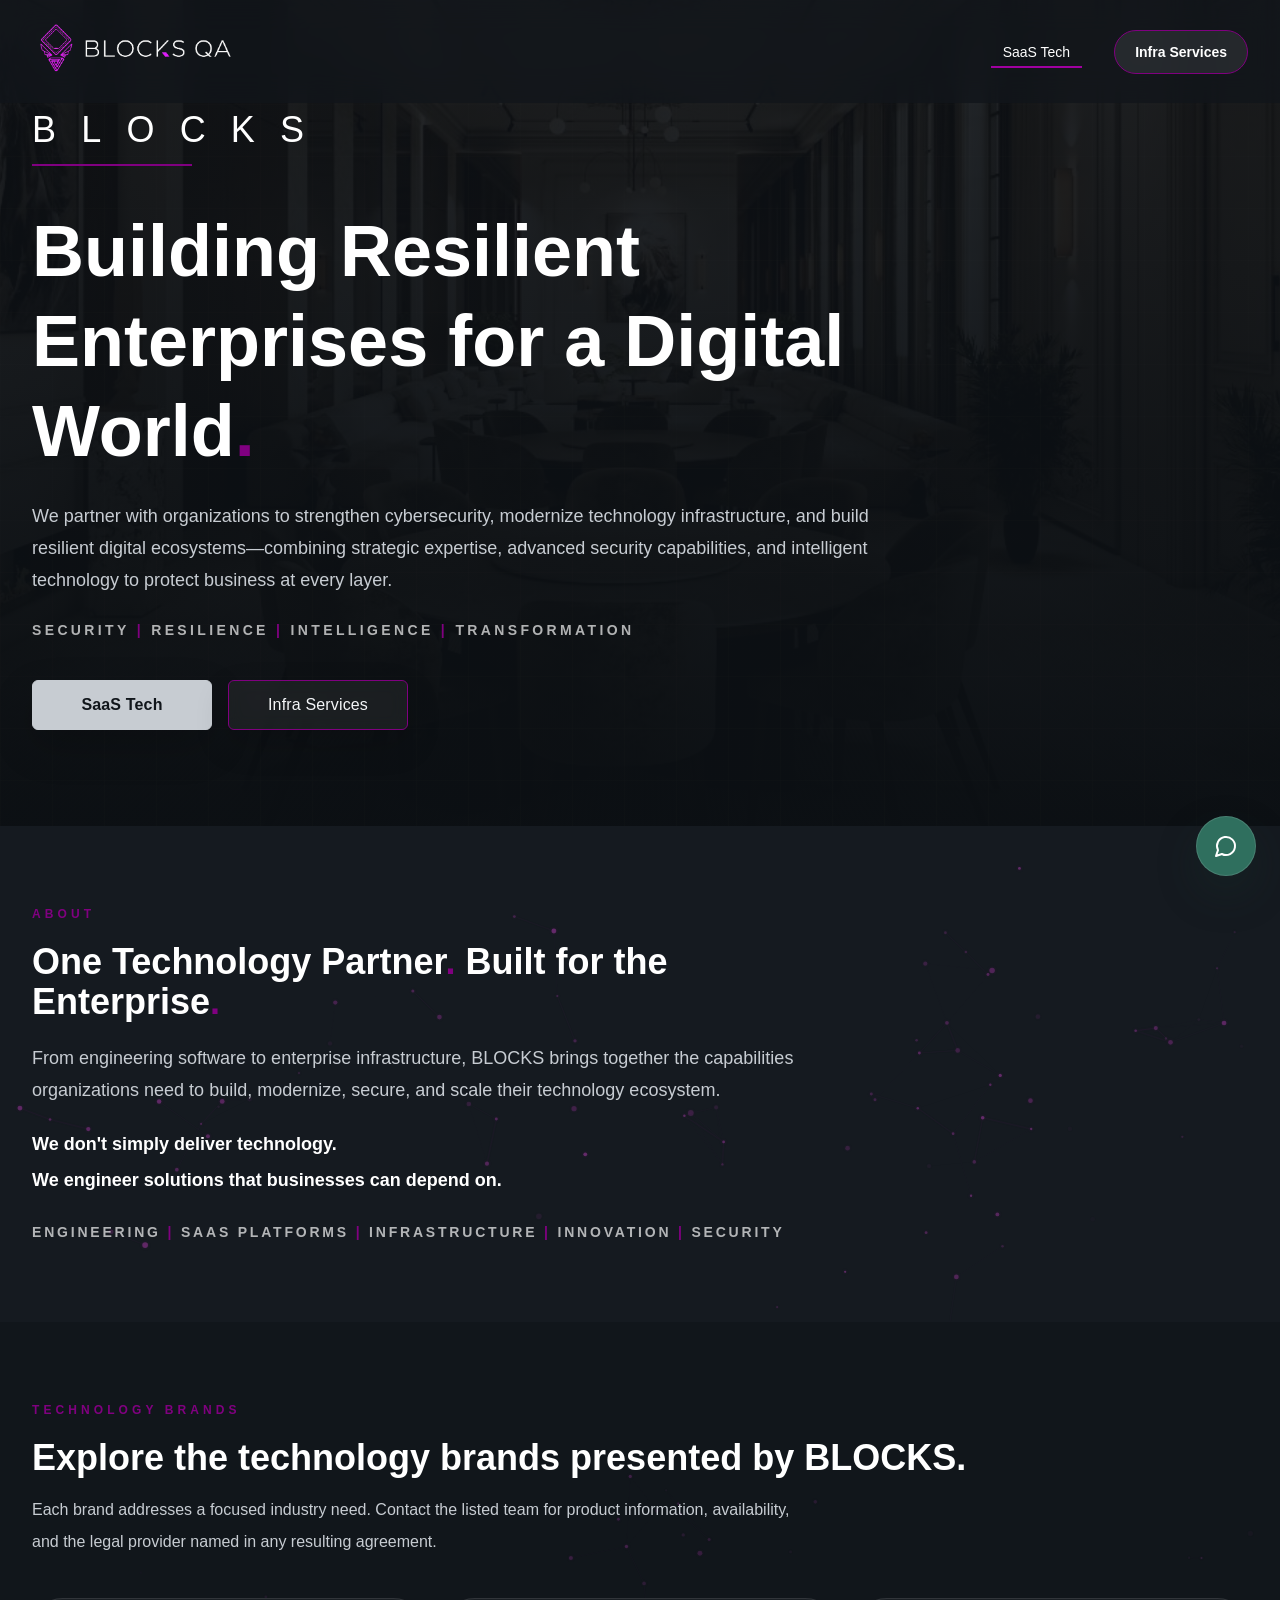
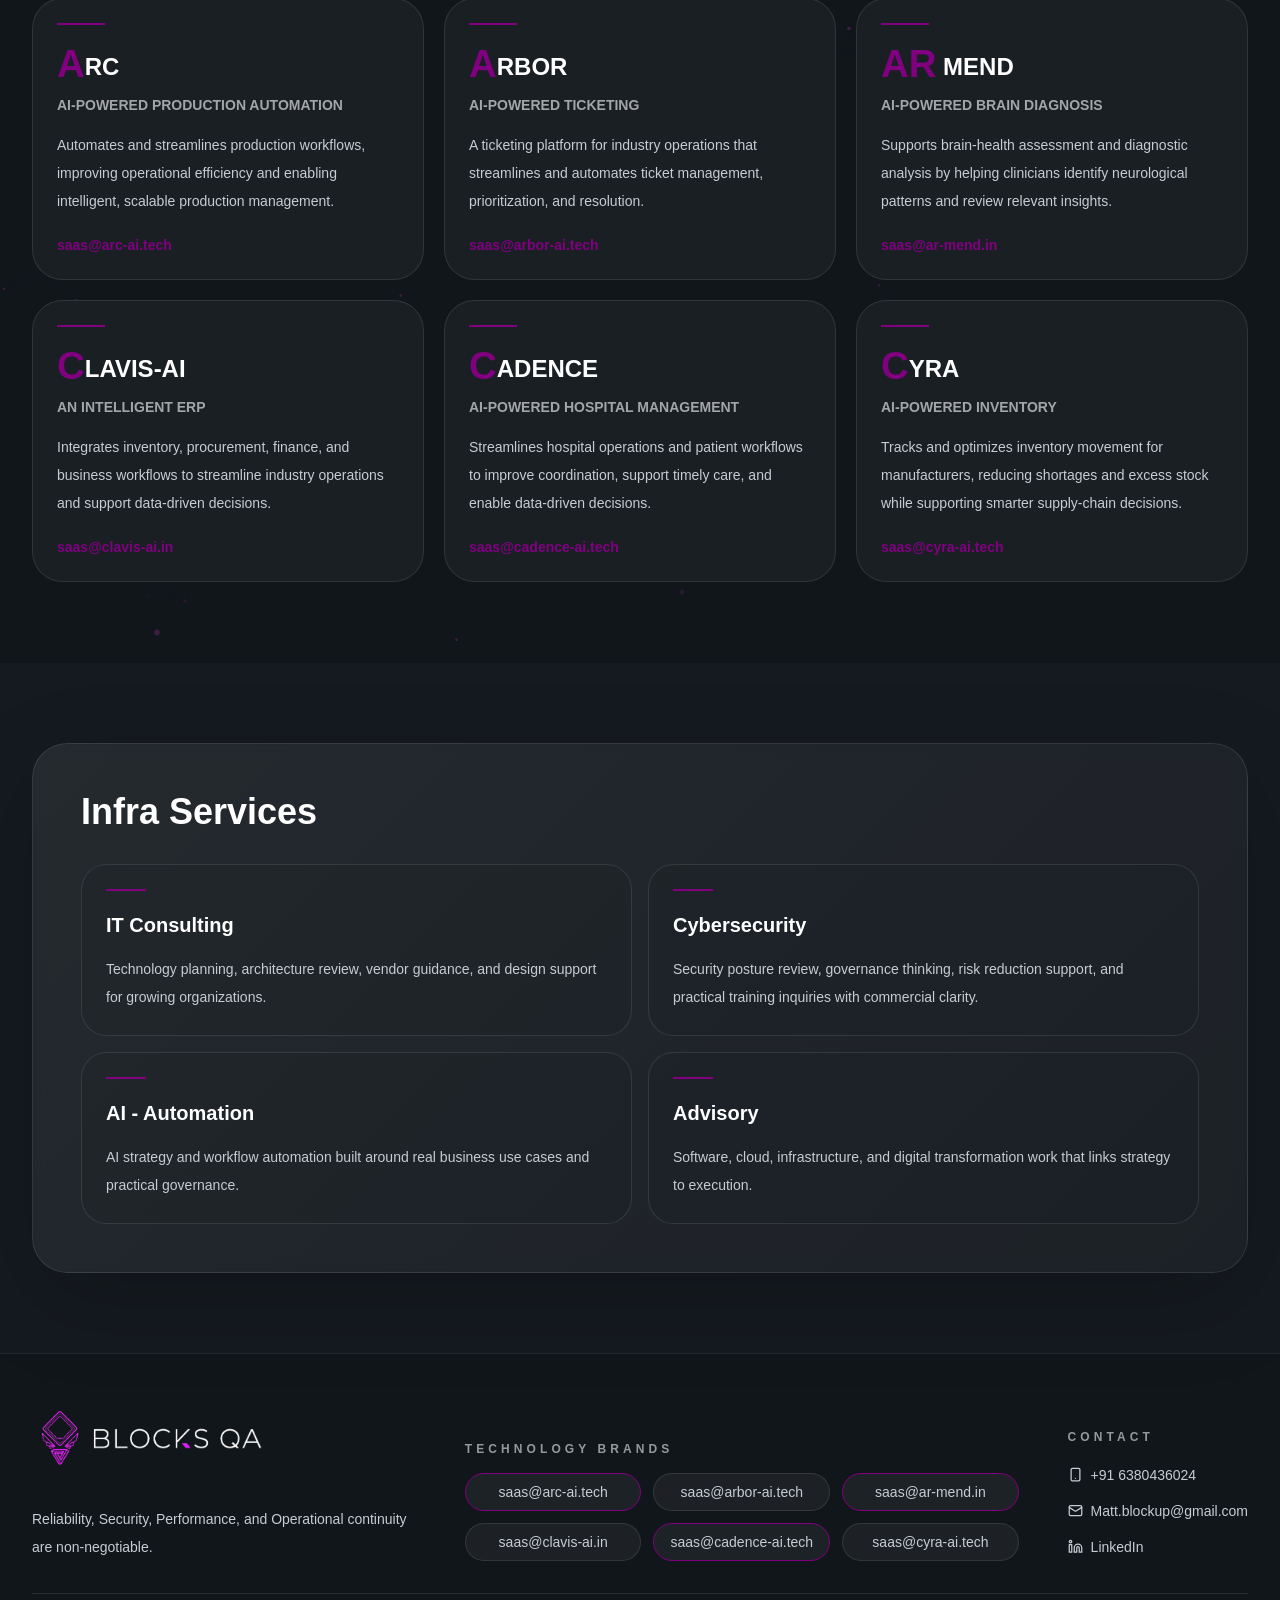
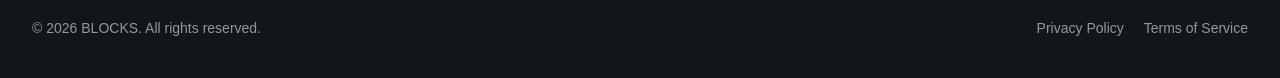
==== index.html @ 1deb8b60 "Use shared social banner for page metadata images" ====
<!DOCTYPE html>
<html lang="en" class="__variable_8b3a0b">
    <head>
        <meta charSet="utf-8"/>
        <meta name="viewport" content="width=device-width, initial-scale=1"/>
        <meta name="description" content="BLOCKS helps enterprises build secure, resilient technology through SaaS platforms and infrastructure security services."/>
        <meta property="og:type" content="website"/>
        <meta property="og:title" content="BLOCKS | Secure, Resilient Enterprise Technology"/>
        <meta property="og:description" content="Enterprise SaaS platforms and infrastructure security services from BLOCKS."/>
        <meta property="og:url" content="https://blocks-qa.in/"/>
        <meta property="og:image" content="https://blocks-qa.in/images/social/og-banner.png"/>
        <meta property="og:site_name" content="BLOCKS"/>
        <meta name="twitter:card" content="summary_large_image"/>
        <meta name="twitter:title" content="BLOCKS | Secure, Resilient Enterprise Technology"/>
        <meta name="twitter:description" content="Enterprise SaaS platforms and infrastructure security services from BLOCKS."/>
        <meta name="twitter:image" content="https://blocks-qa.in/images/social/og-banner.png"/>
        <link rel="canonical" href="https://blocks-qa.in/"/>
        <link rel="icon" type="image/png" href="images/brand/favicon-blocks-qa.png"/>
        <link rel ="stylesheet" href="style.css">
        <title>BLOCKS | Secure, Resilient Enterprise Technology</title>
        <script>document.documentElement.classList.add("js")</script>
    </head>
    <body class="min-w-0">
        <a class="skip-link" href="#main-content">Skip to main content</a>
        <div class="site-loader" role="status" aria-label="Loading BLOCKS">
            <div class="site-loader-mark">
                <span class="site-loader-ring" aria-hidden="true"></span>
                <img src="images/brand/blocks-qa-logo-loader.png" alt="" width="288" height="78" aria-hidden="true">
            </div>
            <span class="site-loader-name">Establishing secure environment</span>
            <span class="site-loader-line" aria-hidden="true"></span>
        </div>
        <!-- Site header and primary navigation -->
        <header class="site-header fixed inset-x-0 top-0 z-50 transition duration-300 bg-[#11161B]/82 backdrop-blur-lg">
            <nav class="mx-auto flex max-w-7xl items-center justify-between gap-6 px-4 py-4 sm:px-6 lg:px-8">
                <a href="./" class="shrink-0" aria-label="BLOCKS home">
                    <span class="brand-lockup">
                        <img src="images/brand/blocks-qa-logo-transparent.png" alt="" width="208" height="64" class="brand-logo brand-logo-header" aria-hidden="true"/>
                    </span>
                </a>
                <div class="hidden min-w-0 flex-1 items-center justify-end gap-8 xl:flex">
                    <ul class="flex items-center gap-2">
                        <li>
                            <a href="#companies" class="nav-route-link px-3 py-2 text-sm font-medium text-white/74 transition-colors hover:text-white" aria-current="page">SaaS Tech</a>
                        </li>
                    </ul>
                    <a href="infra-services.html" class="nav-route-link infra-outline inline-flex min-h-11 items-center justify-center rounded-full border border-white/12 bg-white/8 px-5 py-2.5 text-sm font-semibold text-white transition hover:border-white/24 hover:bg-white/14">Infra Services</a>
                </div>
                <button id="mobile-menu-button" type="button" class="inline-flex items-center justify-center rounded-lg border border-white/10 bg-white/6 p-2 text-white transition hover:bg-white/12 xl:hidden" aria-expanded="false" aria-controls="mobile-menu" aria-label="Open menu">
                    <svg xmlns="http://www.w3.org/2000/svg" width="24" height="24" viewBox="0 0 24 24" fill="none" stroke="currentColor" stroke-width="2" stroke-linecap="round" stroke-linejoin="round" class="lucide lucide-menu h-6 w-6">
                        <line x1="4" x2="20" y1="12" y2="12"></line>
                        <line x1="4" x2="20" y1="6" y2="6"></line>
                        <line x1="4" x2="20" y1="18" y2="18"></line>
                    </svg>
                </button>
            </nav>
        </header>
        <!-- Mobile navigation backdrop -->
        <div id="mobile-menu-overlay" class="mobile-menu-overlay fixed inset-0 z-[55] bg-black/55 xl:hidden" aria-hidden="true"></div>

        <!-- Mobile navigation drawer -->
        <aside id="mobile-menu" class="mobile-menu-panel fixed right-0 top-0 z-[60] h-full w-full max-w-sm overflow-y-auto bg-[#11161B] px-6 pb-8 pt-6 text-white shadow-2xl xl:hidden" aria-hidden="true" aria-label="Mobile navigation">
            <div class="flex items-center justify-between border-b border-white/10 pb-5">
                <a href="./" class="brand-lockup" aria-label="BLOCKS home">
                    <img src="images/brand/blocks-qa-logo-transparent.png" alt="" width="208" height="64" class="brand-logo brand-logo-drawer" aria-hidden="true"/>
                </a>
                <button id="mobile-menu-close" type="button" class="inline-flex items-center justify-center rounded-lg border border-white/10 p-2 text-white transition hover:bg-white/10" aria-label="Close menu">
                    <svg xmlns="http://www.w3.org/2000/svg" width="24" height="24" viewBox="0 0 24 24" fill="none" stroke="currentColor" stroke-width="2" stroke-linecap="round" aria-hidden="true">
                        <path d="M18 6 6 18"></path>
                        <path d="m6 6 12 12"></path>
                    </svg>
                </button>
            </div>
            <div class="mt-8 rounded-2xl border border-white/10 bg-white/5 p-6">
                <p class="text-xs font-semibold uppercase tracking-[0.34em] text-white/60">Navigation</p>
                <nav class="mt-5 grid gap-3" aria-label="Mobile primary navigation">
                    <a href="./" class="rounded-2xl border border-white/10 px-5 py-4 text-base font-semibold text-white transition hover:border-white/18 hover:bg-white/10">Home</a>
                    <a href="#companies" class="nav-route-link rounded-2xl border border-white/10 px-5 py-4 text-base font-semibold text-white transition hover:border-white/18 hover:bg-white/10" aria-current="page">SaaS Tech</a>
                    <a href="infra-services.html" class="nav-route-link infra-outline rounded-2xl border border-white/10 px-5 py-4 text-base font-semibold text-white transition hover:border-white/18 hover:bg-white/10">Infra Services</a>
                </nav>
            </div>
            <div class="mt-6 rounded-2xl border border-white/10 bg-white/5 p-6">
                <p class="text-xs font-semibold uppercase tracking-[0.34em] text-white/60">Technology Brands</p>
                <div class="mt-5 grid gap-3">
                    <a href="#companies" class="rounded-2xl border border-white/10 px-5 py-4 font-semibold text-white transition hover:border-white/18 hover:bg-white/10">ARC</a>
                    <a href="#companies" class="rounded-2xl border border-white/10 px-5 py-4 font-semibold text-white transition hover:border-white/18 hover:bg-white/10">ARBOR</a>
                    <a href="#companies" class="rounded-2xl border border-white/10 px-5 py-4 font-semibold text-white transition hover:border-white/18 hover:bg-white/10">AR Mend</a>
                    <a href="#companies" class="rounded-2xl border border-white/10 px-5 py-4 font-semibold text-white transition hover:border-white/18 hover:bg-white/10">Clavis AI</a>
                    <a href="#companies" class="rounded-2xl border border-white/10 px-5 py-4 font-semibold text-white transition hover:border-white/18 hover:bg-white/10">Cadence</a>
                    <a href="#companies" class="rounded-2xl border border-white/10 px-5 py-4 font-semibold text-white transition hover:border-white/18 hover:bg-white/10">Cyra</a>
                </div>
            </div>
        </aside>

        <!-- Main page content -->
        <main id="main-content" class="min-h-screen">
            <!-- Hero section -->
            <section class="site-hero relative overflow-hidden bg-[#11161B] pb-20 pt-24 sm:pb-24">
                <img alt="Premium architectural interior representing BLOCKS" fetchPriority="high" decoding="async" data-nimg="fill" class="hero-background object-cover opacity-28" style="position:absolute;height:100%;width:100%;left:0;top:0;right:0;bottom:0;color:transparent" src="./images/hero/hero-01.jpg"/>
                <div class="absolute inset-0 bg-[linear-gradient(180deg,rgba(11,15,19,0.62),rgba(11,15,19,0.84)_55%,rgba(11,15,19,0.98))]"></div>
                <div class="absolute inset-0 opacity-[0.08]" style="background-image:linear-gradient(rgba(255,255,255,0.1) 1px, transparent 1px), linear-gradient(90deg, rgba(255,255,255,0.1) 1px, transparent 1px);background-size:52px 52px" aria-hidden="true"></div>
                <div class="mx-auto max-w-7xl px-4 sm:px-6 lg:px-8 relative z-10">
                    <div class="max-w-5xl">
                        <div class="flex flex-col gap-5">
                            <div>
                                <div class="hero-brand-word font-heading font-light uppercase leading-none text-3xl sm:text-4xl lg:text-5xl tracking-[0.7em] text-white">BLOCKS</div>
                                <div class="hero-brand-line accent-purple-bg mt-4 h-0.5" aria-hidden="true"></div>
                            </div>
                        </div>
                        <h1 class="font-heading mt-10 max-w-4xl text-4xl font-semibold leading-tight text-white sm:text-5xl lg:text-7xl">Building Resilient Enterprises for a Digital World<span class="accent-purple">.</span></h1>
                        <p class="mt-6 max-w-4xl text-base leading-8 text-[#E8E6E1] sm:text-lg">We partner with organizations to strengthen cybersecurity, modernize technology infrastructure, and build resilient digital ecosystems—combining strategic expertise, advanced security capabilities, and intelligent technology to protect business at every layer.</p>
                        <p class="mt-6 text-xs font-semibold uppercase tracking-[0.24em] text-white/68 sm:text-sm">Security <span class="accent-purple" aria-hidden="true">|</span> Resilience <span class="accent-purple" aria-hidden="true">|</span> Intelligence <span class="accent-purple" aria-hidden="true">|</span> Transformation</p>
                        <div class="mt-10 flex flex-col gap-4 sm:flex-row">
                            <a class="inline-flex min-h-11 cursor-pointer items-center justify-center gap-2 whitespace-normal text-center tracking-[0.01em] transition-[background-color,border-color,color,box-shadow,transform] duration-200 focus-visible:outline-none focus-visible:ring-2 focus-visible:ring-gold focus-visible:ring-offset-2 focus-visible:ring-offset-warm-white border border-[#D1BE98] bg-[#D1BE98] text-[#11161B] font-semibold shadow-[0_16px_40px_rgba(0,0,0,0.18)] hover:border-[#C3AE84] hover:bg-[#C3AE84] active:border-[#B59F74] active:bg-[#B59F74] rounded-md px-8 py-3 text-base min-w-[180px]" href="./#companies">SaaS Tech</a>
                            <a class="infra-outline inline-flex min-h-11 cursor-pointer items-center justify-center gap-2 whitespace-normal text-center tracking-[0.01em] transition-[background-color,border-color,color,box-shadow,transform] duration-200 focus-visible:outline-none focus-visible:ring-2 focus-visible:ring-gold focus-visible:ring-offset-2 focus-visible:ring-offset-warm-white border border-white/18 bg-white/6 text-warm-white shadow-[0_14px_34px_rgba(0,0,0,0.16)] backdrop-blur-sm hover:border-white/36 hover:bg-white/12 active:bg-white/16 rounded-md px-8 py-3 text-base min-w-[180px]" href="infra-services.html">Infra Services</a>
                        </div>
                    </div>
                </div>
            </section>

            <!-- About section -->
            <section class="constellation-section bg-[#151A20] py-16 md:py-20">
                <div class="constellation-bg" aria-hidden="true">
                    <canvas class="constellation-canvas" data-constellation="about"></canvas>
                </div>
                <div class="relative z-10 mx-auto max-w-7xl px-4 sm:px-6 lg:px-8">
                    <div class="max-w-3xl">
                        <p class="accent-purple text-xs font-semibold uppercase tracking-[0.34em]">About</p>
                        <h2 class="font-heading mt-5 text-3xl font-semibold text-white sm:text-4xl">One Technology Partner<span class="accent-purple">.</span> Built for the Enterprise<span class="accent-purple">.</span></h2>
                        <p class="mt-5 text-base leading-8 text-[#E8E6E1] sm:text-lg">From engineering software to enterprise infrastructure, BLOCKS brings together the capabilities organizations need to build, modernize, secure, and scale their technology ecosystem.</p>
                        <p class="mt-6 text-lg font-semibold text-white sm:text-xl">We don't simply deliver technology.</p>
                        <p class="mt-2 text-lg font-semibold text-white sm:text-xl">We engineer solutions that businesses can depend on.</p>
                        <p class="mt-7 text-xs font-semibold uppercase tracking-[0.2em] text-white/68 sm:text-sm">Engineering <span class="accent-purple" aria-hidden="true">|</span> SaaS Platforms <span class="accent-purple" aria-hidden="true">|</span> Infrastructure <span class="accent-purple" aria-hidden="true">|</span> Innovation <span class="accent-purple" aria-hidden="true">|</span> Security</p>
                    </div>
                </div>
            </section>

            <!-- Companies section -->
            <section id="companies" class="constellation-section bg-[#11161B] py-16 md:py-20">
                <div class="constellation-bg" aria-hidden="true">
                    <canvas class="constellation-canvas" data-constellation="companies"></canvas>
                </div>
                <div class="relative z-10 mx-auto max-w-7xl px-4 sm:px-6 lg:px-8">
                    <div>
                        <p class="accent-purple text-xs font-semibold uppercase tracking-[0.34em]">Technology Brands</p>
                        <h2 class="font-heading mt-5 text-3xl font-semibold text-white sm:text-4xl">Explore the technology brands presented by BLOCKS.</h2>
                        <p class="mt-4 max-w-3xl text-base leading-8 text-[#E8E6E1]">Each brand addresses a focused industry need. Contact the listed team for product information, availability, and the legal provider named in any resulting agreement.</p>
                    </div>
                    <div class="mt-10 grid gap-5 md:grid-cols-2 lg:grid-cols-3">
                        <div class="company-card rounded-[1.9rem] border border-white/10 bg-white/[0.04] p-6 text-white">
                            <div class="accent-purple-bg h-0.5 w-12" aria-hidden="true"></div>
                            <h3 class="mt-6 text-2xl font-semibold text-white"><span class="accent-purple">A</span>RC</h3>
                            <p class="mt-3 text-sm font-semibold uppercase tracking-[0.16em] text-white/60">AI-Powered Production Automation</p>
                            <p class="mt-4 text-sm leading-7 text-[#E8E6E1]">Automates and streamlines production workflows, improving operational efficiency and enabling intelligent, scalable production management.</p>
                            <a href="mailto:saas@arc-ai.tech?subject=ARC%20product%20inquiry" class="company-email mt-5 inline-block text-sm font-semibold transition">saas@arc-ai.tech</a>
                        </div>
                        <div class="company-card rounded-[1.9rem] border border-white/10 bg-white/[0.04] p-6 text-white">
                            <div class="accent-purple-bg h-0.5 w-12" aria-hidden="true"></div>
                            <h3 class="mt-6 text-2xl font-semibold text-white"><span class="accent-purple">A</span>RBOR</h3>
                            <p class="mt-3 text-sm font-semibold uppercase tracking-[0.16em] text-white/60">AI-Powered Ticketing</p>
                            <p class="mt-4 text-sm leading-7 text-[#E8E6E1]">A ticketing platform for industry operations that streamlines and automates ticket management, prioritization, and resolution.</p>
                            <a href="mailto:saas@arbor-ai.tech?subject=ARBOR%20product%20inquiry" class="company-email mt-5 inline-block text-sm font-semibold transition">saas@arbor-ai.tech</a>
                        </div>
                        <div class="company-card rounded-[1.9rem] border border-white/10 bg-white/[0.04] p-6 text-white">
                            <div class="accent-purple-bg h-0.5 w-12" aria-hidden="true"></div>
                            <h3 class="mt-6 text-2xl font-semibold text-white"><span class="accent-purple">AR</span> MEND</h3>
                            <p class="mt-3 text-sm font-semibold uppercase tracking-[0.16em] text-white/60">AI-Powered Brain Diagnosis</p>
                            <p class="mt-4 text-sm leading-7 text-[#E8E6E1]">Supports brain-health assessment and diagnostic analysis by helping clinicians identify neurological patterns and review relevant insights.</p>
                            <a href="mailto:saas@ar-mend.in?subject=AR%20Mend%20product%20inquiry" class="company-email mt-5 inline-block text-sm font-semibold transition">saas@ar-mend.in</a>
                        </div>
                        <div class="company-card rounded-[1.9rem] border border-white/10 bg-white/[0.04] p-6 text-white">
                            <div class="accent-purple-bg h-0.5 w-12" aria-hidden="true"></div>
                            <h3 class="mt-6 text-2xl font-semibold text-white"><span class="accent-purple">C</span>LAVIS-AI</h3>
                            <p class="mt-3 text-sm font-semibold uppercase tracking-[0.16em] text-white/60">An Intelligent ERP</p>
                            <p class="mt-4 text-sm leading-7 text-[#E8E6E1]">Integrates inventory, procurement, finance, and business workflows to streamline industry operations and support data-driven decisions.</p>
                            <a href="mailto:saas@clavis-ai.in?subject=Clavis%20AI%20product%20inquiry" class="company-email mt-5 inline-block text-sm font-semibold transition">saas@clavis-ai.in</a>
                        </div>
                        <div class="company-card rounded-[1.9rem] border border-white/10 bg-white/[0.04] p-6 text-white">
                            <div class="accent-purple-bg h-0.5 w-12" aria-hidden="true"></div>
                            <h3 class="mt-6 text-2xl font-semibold text-white"><span class="accent-purple">C</span>ADENCE</h3>
                            <p class="mt-3 text-sm font-semibold uppercase tracking-[0.16em] text-white/60">AI-Powered Hospital Management</p>
                            <p class="mt-4 text-sm leading-7 text-[#E8E6E1]">Streamlines hospital operations and patient workflows to improve coordination, support timely care, and enable data-driven decisions.</p>
                            <a href="mailto:saas@cadence-ai.tech?subject=Cadence%20product%20inquiry" class="company-email mt-5 inline-block text-sm font-semibold transition">saas@cadence-ai.tech</a>
                        </div>
                        <div class="company-card rounded-[1.9rem] border border-white/10 bg-white/[0.04] p-6 text-white">
                            <div class="accent-purple-bg h-0.5 w-12" aria-hidden="true"></div>
                            <h3 class="mt-6 text-2xl font-semibold text-white"><span class="accent-purple">C</span>YRA</h3>
                            <p class="mt-3 text-sm font-semibold uppercase tracking-[0.16em] text-white/60">AI-Powered Inventory</p>
                            <p class="mt-4 text-sm leading-7 text-[#E8E6E1]">Tracks and optimizes inventory movement for manufacturers, reducing shortages and excess stock while supporting smarter supply-chain decisions.</p>
                            <a href="mailto:saas@cyra-ai.tech?subject=Cyra%20product%20inquiry" class="company-email mt-5 inline-block text-sm font-semibold transition">saas@cyra-ai.tech</a>
                        </div>
                    </div>
                </div>
            </section>

            <!-- Infra Services preview -->
            <section id="infra-services" class="bg-[#151A20] py-16 md:py-20">
                <a href="infra-services.html" class="infra-section-link block" aria-label="Open the Infra Services page">
                    <div class="mx-auto max-w-7xl px-4 sm:px-6 lg:px-8">
                    <div class="overflow-hidden rounded-[2.2rem] border border-white/10 bg-[linear-gradient(135deg,rgba(255,255,255,0.07),rgba(255,255,255,0.03))] p-8 text-white shadow-[0_28px_90px_rgba(0,0,0,0.18)] backdrop-blur-sm sm:p-10 lg:p-12">
                        <h2 class="font-heading text-3xl font-semibold text-white sm:text-4xl">Infra Services</h2>
                        <div class="mt-8 grid gap-4 sm:grid-cols-2">
                            <article class="contact-service-card rounded-[1.6rem] border border-white/10 bg-black/18 p-6">
                                <div class="accent-purple-bg h-0.5 w-10" aria-hidden="true"></div>
                                <h3 class="mt-5 text-xl font-semibold text-white">IT Consulting</h3>
                                <p class="mt-4 text-sm leading-7 text-[#E8E6E1]">Technology planning, architecture review, vendor guidance, and design support for growing organizations.</p>
                            </article>
                            <article class="contact-service-card rounded-[1.6rem] border border-white/10 bg-black/18 p-6">
                                <div class="accent-purple-bg h-0.5 w-10" aria-hidden="true"></div>
                                <h3 class="mt-5 text-xl font-semibold text-white">Cybersecurity</h3>
                                <p class="mt-4 text-sm leading-7 text-[#E8E6E1]">Security posture review, governance thinking, risk reduction support, and practical training inquiries with commercial clarity.</p>
                            </article>
                            <article class="contact-service-card rounded-[1.6rem] border border-white/10 bg-black/18 p-6">
                                <div class="accent-purple-bg h-0.5 w-10" aria-hidden="true"></div>
                                <h3 class="mt-5 text-xl font-semibold text-white">AI - Automation</h3>
                                <p class="mt-4 text-sm leading-7 text-[#E8E6E1]">AI strategy and workflow automation built around real business use cases and practical governance.</p>
                            </article>
                            <article class="contact-service-card rounded-[1.6rem] border border-white/10 bg-black/18 p-6">
                                <div class="accent-purple-bg h-0.5 w-10" aria-hidden="true"></div>
                                <h3 class="mt-5 text-xl font-semibold text-white">Advisory</h3>
                                <p class="mt-4 text-sm leading-7 text-[#E8E6E1]">Software, cloud, infrastructure, and digital transformation work that links strategy to execution.</p>
                            </article>
                        </div>
                    </div>
                    </div>
                </a>
            </section>
        </main>

        <!-- Site footer -->
        <footer class="border-t border-white/8 bg-[#11161B] text-white">
            <div class="mx-auto max-w-7xl px-4 py-10 sm:px-6 lg:px-8">
                <div class="flex flex-col gap-8 lg:flex-row lg:items-end lg:justify-between">
                    <div class="max-w-sm">
                        <a href="./" class="brand-lockup" aria-label="BLOCKS home">
                            <img src="images/brand/blocks-qa-logo-transparent.png" alt="" width="240" height="88" class="brand-logo brand-logo-footer" aria-hidden="true"/>
                        </a>
                        <p class="mt-4 text-sm leading-7 text-[#E8E6E1]">Reliability, Security, Performance, and Operational continuity are non-negotiable.</p>
                    </div>
                    <div>
                        <p class="text-xs font-semibold uppercase tracking-[0.34em] text-white/56">Technology Brands</p>
                        <div class="footer-brand-grid mt-4 grid gap-3">
                            <a href="mailto:saas@arc-ai.tech" class="footer-email-purple rounded-full border border-white/10 bg-white/5 px-4 py-2 text-sm text-[#E8E6E1] transition hover:border-white/18 hover:bg-white/10 hover:text-white">saas@arc-ai.tech</a>
                            <a href="mailto:saas@arbor-ai.tech" class="rounded-full border border-white/10 bg-white/5 px-4 py-2 text-sm text-[#E8E6E1] transition hover:border-white/18 hover:bg-white/10 hover:text-white">saas@arbor-ai.tech</a>
                            <a href="mailto:saas@ar-mend.in" class="footer-email-purple rounded-full border border-white/10 bg-white/5 px-4 py-2 text-sm text-[#E8E6E1] transition hover:border-white/18 hover:bg-white/10 hover:text-white">saas@ar-mend.in</a>
                            <a href="mailto:saas@clavis-ai.in" class="rounded-full border border-white/10 bg-white/5 px-4 py-2 text-sm text-[#E8E6E1] transition hover:border-white/18 hover:bg-white/10 hover:text-white">saas@clavis-ai.in</a>
                            <a href="mailto:saas@cadence-ai.tech" class="footer-email-purple rounded-full border border-white/10 bg-white/5 px-4 py-2 text-sm text-[#E8E6E1] transition hover:border-white/18 hover:bg-white/10 hover:text-white">saas@cadence-ai.tech</a>
                            <a href="mailto:saas@cyra-ai.tech" class="rounded-full border border-white/10 bg-white/5 px-4 py-2 text-sm text-[#E8E6E1] transition hover:border-white/18 hover:bg-white/10 hover:text-white">saas@cyra-ai.tech</a>
                        </div>
                    </div>
                    <div>
                        <p class="text-xs font-semibold uppercase tracking-[0.34em] text-white/56">Contact</p>
                        <div class="mt-4 space-y-2 text-sm leading-7 text-[#E8E6E1]">
                            <p class="flex items-center gap-2">
                                <svg xmlns="http://www.w3.org/2000/svg" width="15" height="15" viewBox="0 0 24 24" fill="none" stroke="currentColor" stroke-width="2" stroke-linecap="round" stroke-linejoin="round" aria-hidden="true"><rect width="14" height="20" x="5" y="2" rx="2" ry="2"></rect><path d="M12 18h.01"></path></svg>
                                <a href="tel:+916380436024" class="transition hover:text-white">+91 6380436024</a>
                            </p>
                            <p class="flex items-center gap-2">
                                <svg xmlns="http://www.w3.org/2000/svg" width="15" height="15" viewBox="0 0 24 24" fill="none" stroke="currentColor" stroke-width="2" stroke-linecap="round" stroke-linejoin="round" aria-hidden="true"><rect width="20" height="16" x="2" y="4" rx="2"></rect><path d="m22 7-8.97 5.7a1.94 1.94 0 0 1-2.06 0L2 7"></path></svg>
                                <a href="mailto:Matt.blockup@gmail.com" class="transition hover:text-white">
                                    Matt.blockup@gmail.com
                                </a>
                            </p>
                            <p class="flex items-center gap-2">
                                <svg xmlns="http://www.w3.org/2000/svg" width="15" height="15" viewBox="0 0 24 24" fill="none" stroke="currentColor" stroke-width="2" stroke-linecap="round" stroke-linejoin="round" aria-hidden="true"><path d="M16 8a6 6 0 0 1 6 6v7h-4v-7a2 2 0 0 0-4 0v7h-4v-7a6 6 0 0 1 6-6z"></path><rect width="4" height="12" x="2" y="9"></rect><circle cx="4" cy="4" r="2"></circle></svg>
                                <a href="https://www.linkedin.com/company/96339757/" target="_blank" rel="noopener noreferrer" class="transition hover:text-white">LinkedIn</a>
                            </p>
                        </div>
                    </div>
                </div>
                <div class="mt-8 flex flex-col gap-3 border-t border-white/10 pt-6 text-sm text-white/55 sm:flex-row sm:items-center sm:justify-between">
                    <p>© 
                    <!-- -->
                    2026
                    <!-- -->
                    BLOCKS. All rights reserved.</p>
                    <div class="flex gap-5">
                        <a href="privacy-policy.html" class="transition hover:text-white">Privacy Policy</a>
                        <a href="terms-of-service.html" class="transition hover:text-white">Terms of Service</a>
                    </div>
                </div>
            </div>
        </footer>

        <!-- Floating WhatsApp action -->
        <a href="https://wa.me/916380436024" class="floating-whatsapp animate-whatsapp-pulse" target="_blank" rel="noopener noreferrer" aria-label="Contact us on WhatsApp">
            <svg xmlns="http://www.w3.org/2000/svg" width="24" height="24" viewBox="0 0 24 24" fill="none" stroke="currentColor" stroke-width="2" stroke-linecap="round" stroke-linejoin="round" aria-hidden="true">
                <path d="M7.9 20A9 9 0 1 0 4 16.1L2 22Z"></path>
            </svg>
        </a>

        <!-- Mobile menu interaction -->
        <script>
            const mobileMenuButton = document.getElementById("mobile-menu-button");
            const mobileMenuClose = document.getElementById("mobile-menu-close");
            const mobileMenu = document.getElementById("mobile-menu");
            const mobileMenuOverlay = document.getElementById("mobile-menu-overlay");

            function setMobileMenu(open) {
                mobileMenu.classList.toggle("is-open", open);
                mobileMenuOverlay.classList.toggle("is-open", open);
                document.body.classList.toggle("menu-open", open);
                mobileMenuButton.setAttribute("aria-expanded", String(open));
                mobileMenuButton.setAttribute("aria-label", open ? "Close menu" : "Open menu");
                mobileMenu.setAttribute("aria-hidden", String(!open));

                if (open) {
                    mobileMenuClose.focus();
                } else if (document.activeElement === mobileMenuClose) {
                    mobileMenuButton.focus();
                }
            }

            mobileMenuButton.addEventListener("click", () => {
                setMobileMenu(mobileMenuButton.getAttribute("aria-expanded") !== "true");
            });
            mobileMenuClose.addEventListener("click", () => setMobileMenu(false));
            mobileMenuOverlay.addEventListener("click", () => setMobileMenu(false));
            mobileMenu.querySelectorAll("a").forEach((link) => {
                link.addEventListener("click", () => setMobileMenu(false));
            });
            document.addEventListener("keydown", (event) => {
                if (event.key === "Escape" && mobileMenuButton.getAttribute("aria-expanded") === "true") {
                    setMobileMenu(false);
                }
            });
            window.addEventListener("resize", () => {
                if (window.innerWidth >= 1280) setMobileMenu(false);
            });
        </script>
        <script>
            class ConstellationNetwork {
                constructor(canvas) {
                    this.canvas = canvas;
                    this.section = canvas.closest(".constellation-section");
                    this.context = canvas.getContext("2d", { alpha: true });
                    this.variant = canvas.dataset.constellation;
                    this.clusters = [];
                    this.pointer = { x: 0, y: 0, active: false };
                    this.visible = true;
                    this.frame = 0;
                    this.finePointer = matchMedia("(pointer:fine)").matches;
                    this.reducedMotion = matchMedia("(prefers-reduced-motion:reduce)").matches;

                    this.resizeObserver = new ResizeObserver(() => this.resize());
                    this.resizeObserver.observe(this.section);

                    this.intersectionObserver = new IntersectionObserver(([entry]) => {
                        this.visible = entry.isIntersecting;
                        if (this.visible && !this.frame) this.animate(performance.now());
                    }, { rootMargin: "100px" });
                    this.intersectionObserver.observe(this.section);

                    if (this.finePointer && !this.reducedMotion) {
                        this.section.addEventListener("pointermove", (event) => this.updatePointer(event), { passive: true });
                        this.section.addEventListener("pointerleave", () => { this.pointer.active = false; }, { passive: true });
                    }

                    this.resize();
                }

                resize() {
                    const bounds = this.section.getBoundingClientRect();
                    this.width = Math.max(1, bounds.width);
                    this.height = Math.max(1, bounds.height);
                    this.dpr = Math.min(window.devicePixelRatio || 1, 2);
                    this.canvas.width = Math.round(this.width * this.dpr);
                    this.canvas.height = Math.round(this.height * this.dpr);
                    this.canvas.style.width = `${this.width}px`;
                    this.canvas.style.height = `${this.height}px`;
                    this.context.setTransform(this.dpr, 0, 0, this.dpr, 0, 0);
                    this.buildClusters();
                    this.draw(performance.now());
                }

                buildClusters() {
                    const mobile = this.width < 640;
                    const clusterCount = this.variant === "companies" ? (mobile ? 12 : 28) : (mobile ? 7 : 16);
                    const now = performance.now();
                    this.clusters = Array.from({ length: clusterCount }, (_, clusterIndex) => {
                        const centerX = (.03 + Math.random() * .94) * this.width;
                        const centerY = (.08 + Math.random() * .84) * this.height;
                        const radius = mobile ? 22 + Math.random() * 28 : 28 + Math.random() * 42;
                        const particleCount = 3 + Math.floor(Math.random() * 5);
                        const cluster = Array.from({ length: particleCount }, (_, index) => {
                            const angle = (index / particleCount) * Math.PI * 2 + Math.random() * .7;
                            const distance = radius * (.28 + Math.random() * .72);
                            const particle = {
                                centerX,
                                centerY,
                                radius,
                                baseX: centerX + Math.cos(angle) * distance,
                                baseY: centerY + Math.sin(angle) * distance,
                                x: centerX + Math.cos(angle) * distance,
                                y: centerY + Math.sin(angle) * distance,
                                offsetX: 0,
                                offsetY: 0,
                                opacity: 0,
                                clusterIndex
                            };
                            this.resetParticle(particle, now, true);
                            return particle;
                        });
                        return cluster;
                    });
                }

                resetParticle(particle, time, initial = false) {
                    const angle = Math.random() * Math.PI * 2;
                    const distance = particle.radius * (.22 + Math.random() * .82);
                    particle.baseX = particle.centerX + Math.cos(angle) * distance;
                    particle.baseY = particle.centerY + Math.sin(angle) * distance;
                    particle.x = particle.baseX;
                    particle.y = particle.baseY;
                    particle.offsetX = 0;
                    particle.offsetY = 0;
                    particle.opacity = 0;
                    const opacityScale = this.variant === "companies" ? .62 : 1;
                    particle.maxOpacity = (.18 + Math.random() * .24) * opacityScale;
                    particle.size = Math.random() < .08 ? 2.5 + Math.random() * .5 : 1 + Math.random() * 1.5;
                    particle.fadeInDuration = 1000 + Math.random() * 2000;
                    particle.visibleDuration = 3000 + Math.random() * 5000;
                    particle.fadeOutDuration = 1000 + Math.random() * 2000;
                    particle.respawnDelay = 500 + Math.random() * 2500;
                    particle.lifeDuration = particle.fadeInDuration + particle.visibleDuration + particle.fadeOutDuration;
                    const travelAngle = Math.random() * Math.PI * 2;
                    const travelDistance = 100 + Math.random() * 30;
                    particle.vx = Math.cos(travelAngle) * travelDistance / particle.lifeDuration;
                    particle.vy = Math.sin(travelAngle) * travelDistance / particle.lifeDuration;
                    particle.phase = Math.random() * Math.PI * 2;
                    particle.drift = 1.5 + Math.random() * 3.5;
                    particle.birthTime = initial
                        ? time - Math.random() * particle.lifeDuration
                        : time + particle.respawnDelay;
                }

                updatePointer(event) {
                    const bounds = this.section.getBoundingClientRect();
                    this.pointer.x = event.clientX - bounds.left;
                    this.pointer.y = event.clientY - bounds.top;
                    this.pointer.active = true;
                }

                draw(time) {
                    const context = this.context;
                    context.clearRect(0, 0, this.width, this.height);

                    for (const cluster of this.clusters) {
                        for (const particle of cluster) {
                            let age = time - particle.birthTime;
                            if (age >= particle.lifeDuration) {
                                this.resetParticle(particle, time);
                                age = -particle.respawnDelay;
                            }

                            if (age < 0) {
                                particle.opacity = 0;
                            } else if (age < particle.fadeInDuration) {
                                particle.opacity = particle.maxOpacity * (age / particle.fadeInDuration);
                            } else if (age < particle.fadeInDuration + particle.visibleDuration) {
                                particle.opacity = particle.maxOpacity;
                            } else {
                                const fadeAge = age - particle.fadeInDuration - particle.visibleDuration;
                                particle.opacity = particle.maxOpacity * Math.max(0, 1 - fadeAge / particle.fadeOutDuration);
                            }

                            const activeAge = Math.max(0, age);
                            let ambientX = this.reducedMotion ? 0 : particle.vx * activeAge + Math.sin(time * .00018 + particle.phase) * particle.drift;
                            let ambientY = this.reducedMotion ? 0 : particle.vy * activeAge + Math.cos(time * .00015 + particle.phase) * particle.drift;
                            const ambientDistance = Math.hypot(ambientX, ambientY);
                            const maxTravel = 130;
                            if (ambientDistance > maxTravel) {
                                ambientX = ambientX / ambientDistance * maxTravel;
                                ambientY = ambientY / ambientDistance * maxTravel;
                            }
                            let targetX = 0;
                            let targetY = 0;
                            let proximity = 0;

                            if (this.pointer.active && particle.opacity > 0) {
                                const naturalX = particle.baseX + ambientX;
                                const naturalY = particle.baseY + ambientY;
                                const dx = this.pointer.x - naturalX;
                                const dy = this.pointer.y - naturalY;
                                const distance = Math.hypot(dx, dy);
                                const radius = 125;
                                if (distance < radius && distance > 0) {
                                    proximity = 1 - distance / radius;
                                    const magneticPull = 9 * proximity * proximity;
                                    targetX = dx / distance * magneticPull;
                                    targetY = dy / distance * magneticPull;
                                }
                            }

                            particle.offsetX += (targetX - particle.offsetX) * .055;
                            particle.offsetY += (targetY - particle.offsetY) * .055;
                            particle.x = particle.baseX + ambientX + particle.offsetX;
                            particle.y = particle.baseY + ambientY + particle.offsetY;
                            particle.proximity = proximity;
                        }

                        for (let i = 0; i < cluster.length; i++) {
                            for (let j = i + 1; j < cluster.length; j++) {
                                const first = cluster[i];
                                const second = cluster[j];
                                const distance = Math.hypot(first.x - second.x, first.y - second.y);
                                const maxDistance = 82;
                                const sharedOpacity = Math.min(first.opacity, second.opacity);
                                if (distance < maxDistance && sharedOpacity > .005) {
                                    context.beginPath();
                                    context.moveTo(first.x, first.y);
                                    context.lineTo(second.x, second.y);
                                    context.lineWidth = .5;
                                    context.strokeStyle = `rgba(128,0,128,${(1 - distance / maxDistance) * sharedOpacity * .82})`;
                                    context.stroke();
                                }
                            }
                        }

                        for (const particle of cluster) {
                            if (particle.opacity <= .002) continue;
                            const alpha = Math.min(.62, particle.opacity * (1 + particle.proximity * .55));
                            context.beginPath();
                            context.arc(particle.x, particle.y, particle.size, 0, Math.PI * 2);
                            context.fillStyle = `rgba(191,72,191,${alpha})`;
                            context.shadowColor = "rgba(128,0,128,.7)";
                            context.shadowBlur = particle.proximity > 0 ? 7 : 3;
                            context.fill();
                        }
                    }
                    context.shadowBlur = 0;
                }

                animate(time) {
                    if (!this.visible) {
                        this.frame = 0;
                        return;
                    }
                    this.draw(time);
                    if (!this.reducedMotion) {
                        this.frame = requestAnimationFrame((nextTime) => this.animate(nextTime));
                    } else {
                        this.frame = 0;
                    }
                }
            }

            document.querySelectorAll(".constellation-canvas").forEach((canvas) => new ConstellationNetwork(canvas));
        </script>
        <script src="site-loader.js"></script>
        <script src="copy-protection.js" defer></script>
    </body>
</html>
---- style.css ----
@font-face {
    font-family: __Inter_8b3a0b;
    font-style: normal;
    font-weight: 400;
    font-display: swap;
    src: local("Inter");
    unicode-range: u+0460-052f,u+1c80-1c8a,u+20b4,u+2de0-2dff,u+a640-a69f,u+fe2e-fe2f
}

@font-face {
    font-family: __Inter_8b3a0b;
    font-style: normal;
    font-weight: 400;
    font-display: swap;
    src: local("Inter");
    unicode-range: u+0301,u+0400-045f,u+0490-0491,u+04b0-04b1,u+2116
}

@font-face {
    font-family: __Inter_8b3a0b;
    font-style: normal;
    font-weight: 400;
    font-display: swap;
    src: local("Inter");
    unicode-range: u+1f??
}

@font-face {
    font-family: __Inter_8b3a0b;
    font-style: normal;
    font-weight: 400;
    font-display: swap;
    src: local("Inter");
    unicode-range: u+0370-0377,u+037a-037f,u+0384-038a,u+038c,u+038e-03a1,u+03a3-03ff
}

@font-face {
    font-family: __Inter_8b3a0b;
    font-style: normal;
    font-weight: 400;
    font-display: swap;
    src: local("Inter");
    unicode-range: u+0102-0103,u+0110-0111,u+0128-0129,u+0168-0169,u+01a0-01a1,u+01af-01b0,u+0300-0301,u+0303-0304,u+0308-0309,u+0323,u+0329,u+1ea0-1ef9,u+20ab
}

@font-face {
    font-family: __Inter_8b3a0b;
    font-style: normal;
    font-weight: 400;
    font-display: swap;
    src: local("Inter");
    unicode-range: u+0100-02ba,u+02bd-02c5,u+02c7-02cc,u+02ce-02d7,u+02dd-02ff,u+0304,u+0308,u+0329,u+1d00-1dbf,u+1e00-1e9f,u+1ef2-1eff,u+2020,u+20a0-20ab,u+20ad-20c0,u+2113,u+2c60-2c7f,u+a720-a7ff
}

@font-face {
    font-family: __Inter_8b3a0b;
    font-style: normal;
    font-weight: 400;
    font-display: swap;
    src: local("Inter");
    unicode-range: u+00??,u+0131,u+0152-0153,u+02bb-02bc,u+02c6,u+02da,u+02dc,u+0304,u+0308,u+0329,u+2000-206f,u+20ac,u+2122,u+2191,u+2193,u+2212,u+2215,u+feff,u+fffd
}

@font-face {
    font-family: __Inter_8b3a0b;
    font-style: normal;
    font-weight: 500;
    font-display: swap;
    src: local("Inter");
    unicode-range: u+0460-052f,u+1c80-1c8a,u+20b4,u+2de0-2dff,u+a640-a69f,u+fe2e-fe2f
}

@font-face {
    font-family: __Inter_8b3a0b;
    font-style: normal;
    font-weight: 500;
    font-display: swap;
    src: local("Inter");
    unicode-range: u+0301,u+0400-045f,u+0490-0491,u+04b0-04b1,u+2116
}

@font-face {
    font-family: __Inter_8b3a0b;
    font-style: normal;
    font-weight: 500;
    font-display: swap;
    src: local("Inter");
    unicode-range: u+1f??
}

@font-face {
    font-family: __Inter_8b3a0b;
    font-style: normal;
    font-weight: 500;
    font-display: swap;
    src: local("Inter");
    unicode-range: u+0370-0377,u+037a-037f,u+0384-038a,u+038c,u+038e-03a1,u+03a3-03ff
}

@font-face {
    font-family: __Inter_8b3a0b;
    font-style: normal;
    font-weight: 500;
    font-display: swap;
    src: local("Inter");
    unicode-range: u+0102-0103,u+0110-0111,u+0128-0129,u+0168-0169,u+01a0-01a1,u+01af-01b0,u+0300-0301,u+0303-0304,u+0308-0309,u+0323,u+0329,u+1ea0-1ef9,u+20ab
}

@font-face {
    font-family: __Inter_8b3a0b;
    font-style: normal;
    font-weight: 500;
    font-display: swap;
    src: local("Inter");
    unicode-range: u+0100-02ba,u+02bd-02c5,u+02c7-02cc,u+02ce-02d7,u+02dd-02ff,u+0304,u+0308,u+0329,u+1d00-1dbf,u+1e00-1e9f,u+1ef2-1eff,u+2020,u+20a0-20ab,u+20ad-20c0,u+2113,u+2c60-2c7f,u+a720-a7ff
}

@font-face {
    font-family: __Inter_8b3a0b;
    font-style: normal;
    font-weight: 500;
    font-display: swap;
    src: local("Inter");
    unicode-range: u+00??,u+0131,u+0152-0153,u+02bb-02bc,u+02c6,u+02da,u+02dc,u+0304,u+0308,u+0329,u+2000-206f,u+20ac,u+2122,u+2191,u+2193,u+2212,u+2215,u+feff,u+fffd
}

@font-face {
    font-family: __Inter_8b3a0b;
    font-style: normal;
    font-weight: 600;
    font-display: swap;
    src: local("Inter");
    unicode-range: u+0460-052f,u+1c80-1c8a,u+20b4,u+2de0-2dff,u+a640-a69f,u+fe2e-fe2f
}

@font-face {
    font-family: __Inter_8b3a0b;
    font-style: normal;
    font-weight: 600;
    font-display: swap;
    src: local("Inter");
    unicode-range: u+0301,u+0400-045f,u+0490-0491,u+04b0-04b1,u+2116
}

@font-face {
    font-family: __Inter_8b3a0b;
    font-style: normal;
    font-weight: 600;
    font-display: swap;
    src: local("Inter");
    unicode-range: u+1f??
}

@font-face {
    font-family: __Inter_8b3a0b;
    font-style: normal;
    font-weight: 600;
    font-display: swap;
    src: local("Inter");
    unicode-range: u+0370-0377,u+037a-037f,u+0384-038a,u+038c,u+038e-03a1,u+03a3-03ff
}

@font-face {
    font-family: __Inter_8b3a0b;
    font-style: normal;
    font-weight: 600;
    font-display: swap;
    src: local("Inter");
    unicode-range: u+0102-0103,u+0110-0111,u+0128-0129,u+0168-0169,u+01a0-01a1,u+01af-01b0,u+0300-0301,u+0303-0304,u+0308-0309,u+0323,u+0329,u+1ea0-1ef9,u+20ab
}

@font-face {
    font-family: __Inter_8b3a0b;
    font-style: normal;
    font-weight: 600;
    font-display: swap;
    src: local("Inter");
    unicode-range: u+0100-02ba,u+02bd-02c5,u+02c7-02cc,u+02ce-02d7,u+02dd-02ff,u+0304,u+0308,u+0329,u+1d00-1dbf,u+1e00-1e9f,u+1ef2-1eff,u+2020,u+20a0-20ab,u+20ad-20c0,u+2113,u+2c60-2c7f,u+a720-a7ff
}

@font-face {
    font-family: __Inter_8b3a0b;
    font-style: normal;
    font-weight: 600;
    font-display: swap;
    src: local("Inter");
    unicode-range: u+00??,u+0131,u+0152-0153,u+02bb-02bc,u+02c6,u+02da,u+02dc,u+0304,u+0308,u+0329,u+2000-206f,u+20ac,u+2122,u+2191,u+2193,u+2212,u+2215,u+feff,u+fffd
}

@font-face {
    font-family: __Inter_8b3a0b;
    font-style: normal;
    font-weight: 700;
    font-display: swap;
    src: local("Inter");
    unicode-range: u+0460-052f,u+1c80-1c8a,u+20b4,u+2de0-2dff,u+a640-a69f,u+fe2e-fe2f
}

@font-face {
    font-family: __Inter_8b3a0b;
    font-style: normal;
    font-weight: 700;
    font-display: swap;
    src: local("Inter");
    unicode-range: u+0301,u+0400-045f,u+0490-0491,u+04b0-04b1,u+2116
}

@font-face {
    font-family: __Inter_8b3a0b;
    font-style: normal;
    font-weight: 700;
    font-display: swap;
    src: local("Inter");
    unicode-range: u+1f??
}

@font-face {
    font-family: __Inter_8b3a0b;
    font-style: normal;
    font-weight: 700;
    font-display: swap;
    src: local("Inter");
    unicode-range: u+0370-0377,u+037a-037f,u+0384-038a,u+038c,u+038e-03a1,u+03a3-03ff
}

@font-face {
    font-family: __Inter_8b3a0b;
    font-style: normal;
    font-weight: 700;
    font-display: swap;
    src: local("Inter");
    unicode-range: u+0102-0103,u+0110-0111,u+0128-0129,u+0168-0169,u+01a0-01a1,u+01af-01b0,u+0300-0301,u+0303-0304,u+0308-0309,u+0323,u+0329,u+1ea0-1ef9,u+20ab
}

@font-face {
    font-family: __Inter_8b3a0b;
    font-style: normal;
    font-weight: 700;
    font-display: swap;
    src: local("Inter");
    unicode-range: u+0100-02ba,u+02bd-02c5,u+02c7-02cc,u+02ce-02d7,u+02dd-02ff,u+0304,u+0308,u+0329,u+1d00-1dbf,u+1e00-1e9f,u+1ef2-1eff,u+2020,u+20a0-20ab,u+20ad-20c0,u+2113,u+2c60-2c7f,u+a720-a7ff
}

@font-face {
    font-family: __Inter_8b3a0b;
    font-style: normal;
    font-weight: 700;
    font-display: swap;
    src: local("Inter");
    unicode-range: u+00??,u+0131,u+0152-0153,u+02bb-02bc,u+02c6,u+02da,u+02dc,u+0304,u+0308,u+0329,u+2000-206f,u+20ac,u+2122,u+2191,u+2193,u+2212,u+2215,u+feff,u+fffd
}

@font-face {
    font-family: __Inter_Fallback_8b3a0b;
    src: local("Arial");
    ascent-override:90.49%;descent-override:22.56%;line-gap-override:0.00%;size-adjust:107.06%}

.__className_8b3a0b {
    font-family: __Inter_8b3a0b,__Inter_Fallback_8b3a0b;
    font-style: normal
}

.__variable_8b3a0b {
    --font-body: "__Inter_8b3a0b","__Inter_Fallback_8b3a0b"
}

/*! tailwindcss v4.2.2 | MIT License | https://tailwindcss.com */
@layer properties {
    @supports (((-webkit-hyphens: none)) and (not (margin-trim:inline))) or ((-moz-orient:inline) and (not (color:rgb(from red r g b)))) {
        *,::backdrop,:after,:before {
            --tw-translate-x:0;
            --tw-translate-y: 0;
            --tw-translate-z: 0;
            --tw-rotate-x: initial;
            --tw-rotate-y: initial;
            --tw-rotate-z: initial;
            --tw-skew-x: initial;
            --tw-skew-y: initial;
            --tw-space-y-reverse: 0;
            --tw-border-style: solid;
            --tw-gradient-position: initial;
            --tw-gradient-from: #0000;
            --tw-gradient-via: #0000;
            --tw-gradient-to: #0000;
            --tw-gradient-stops: initial;
            --tw-gradient-via-stops: initial;
            --tw-gradient-from-position: 0%;
            --tw-gradient-via-position: 50%;
            --tw-gradient-to-position: 100%;
            --tw-leading: initial;
            --tw-font-weight: initial;
            --tw-tracking: initial;
            --tw-shadow: 0 0 #0000;
            --tw-shadow-color: initial;
            --tw-shadow-alpha: 100%;
            --tw-inset-shadow: 0 0 #0000;
            --tw-inset-shadow-color: initial;
            --tw-inset-shadow-alpha: 100%;
            --tw-ring-color: initial;
            --tw-ring-shadow: 0 0 #0000;
            --tw-inset-ring-color: initial;
            --tw-inset-ring-shadow: 0 0 #0000;
            --tw-ring-inset: initial;
            --tw-ring-offset-width: 0px;
            --tw-ring-offset-color: #fff;
            --tw-ring-offset-shadow: 0 0 #0000;
            --tw-blur: initial;
            --tw-brightness: initial;
            --tw-contrast: initial;
            --tw-grayscale: initial;
            --tw-hue-rotate: initial;
            --tw-invert: initial;
            --tw-opacity: initial;
            --tw-saturate: initial;
            --tw-sepia: initial;
            --tw-drop-shadow: initial;
            --tw-drop-shadow-color: initial;
            --tw-drop-shadow-alpha: 100%;
            --tw-drop-shadow-size: initial;
            --tw-backdrop-blur: initial;
            --tw-backdrop-brightness: initial;
            --tw-backdrop-contrast: initial;
            --tw-backdrop-grayscale: initial;
            --tw-backdrop-hue-rotate: initial;
            --tw-backdrop-invert: initial;
            --tw-backdrop-opacity: initial;
            --tw-backdrop-saturate: initial;
            --tw-backdrop-sepia: initial;
            --tw-duration: initial;
            --tw-scale-x: 1;
            --tw-scale-y: 1;
            --tw-scale-z: 1
        }
    }
}

@layer theme {
    :host,:root {
        --font-sans: ui-sans-serif,system-ui,sans-serif,"Apple Color Emoji","Segoe UI Emoji","Segoe UI Symbol","Noto Color Emoji";
        --font-mono: ui-monospace,SFMono-Regular,Menlo,Monaco,Consolas,"Liberation Mono","Courier New",monospace;
        --color-black: #1a1e23;
        --color-white: #fff;
        --spacing: .25rem;
        --container-sm: 24rem;
        --container-xl: 36rem;
        --container-2xl: 42rem;
        --container-3xl: 48rem;
        --container-4xl: 56rem;
        --container-5xl: 64rem;
        --container-7xl: 80rem;
        --text-xs: .75rem;
        --text-xs--line-height: calc(1 / .75);
        --text-sm: .875rem;
        --text-sm--line-height: calc(1.25 / .875);
        --text-base: 1rem;
        --text-base--line-height: calc(1.5 / 1);
        --text-lg: 1.125rem;
        --text-lg--line-height: calc(1.75 / 1.125);
        --text-xl: 1.25rem;
        --text-xl--line-height: calc(1.75 / 1.25);
        --text-2xl: 1.5rem;
        --text-2xl--line-height: calc(2 / 1.5);
        --text-3xl: 1.875rem;
        --text-3xl--line-height: calc(2.25 / 1.875);
        --text-4xl: 2.25rem;
        --text-4xl--line-height: calc(2.5 / 2.25);
        --text-5xl: 3rem;
        --text-5xl--line-height: 1;
        --text-6xl: 3.75rem;
        --text-6xl--line-height: 1;
        --text-7xl: 4.5rem;
        --text-7xl--line-height: 1;
        --font-weight-light: 300;
        --font-weight-medium: 500;
        --font-weight-semibold: 600;
        --font-weight-bold: 700;
        --leading-tight: 1.25;
        --radius-md: .375rem;
        --radius-lg: .5rem;
        --radius-2xl: 1rem;
        --blur-sm: 8px;
        --blur-lg: 16px;
        --blur-xl: 24px;
        --default-transition-duration: .15s;
        --default-transition-timing-function: cubic-bezier(.4,0,.2,1);
        --default-font-family: var(--font-sans);
        --default-mono-font-family: var(--font-mono);
        --color-charcoal: #c7ccd2;
        --color-charcoal-light: #9da4ac;
        --color-gold: #c7ccd2;
        --color-gold-dark: #9299a1;
        --color-cream: #080a0d;
        --color-cream-dark: #c7ccd2;
        --color-warm-white: #f5f7f9;
        --font-body: var(--font-body),ui-sans-serif,system-ui,sans-serif;
        --font-heading: "Gilroy",var(--font-body),ui-sans-serif,system-ui,sans-serif
    }
}

@layer base {
    *,::backdrop,:after,:before {
        box-sizing: border-box;
        border: 0 solid;
        margin: 0;
        padding: 0
    }

    ::file-selector-button {
        box-sizing: border-box;
        border: 0 solid;
        margin: 0;
        padding: 0
    }

    :host,html {
        -webkit-text-size-adjust: 100%;
        tab-size: 4;
        line-height: 1.5;
        font-family: var(--default-font-family,ui-sans-serif,system-ui,sans-serif,"Apple Color Emoji","Segoe UI Emoji","Segoe UI Symbol","Noto Color Emoji");
        font-feature-settings: var(--default-font-feature-settings,normal);
        font-variation-settings: var(--default-font-variation-settings,normal);
        -webkit-tap-highlight-color: transparent
    }

    hr {
        height: 0;
        color: inherit;
        border-top-width: 1px
    }

    abbr:where([title]) {
        -webkit-text-decoration:underline dotted;
        text-decoration: underline dotted
    }

    h1,h2,h3,h4,h5,h6 {
        font-size: inherit;
        font-weight: inherit
    }

    a {
        color: inherit;
        -webkit-text-decoration: inherit;
        text-decoration: inherit
    }

    b,strong {
        font-weight: bolder
    }

    code,kbd,pre,samp {
        font-family: var(--default-mono-font-family,ui-monospace,SFMono-Regular,Menlo,Monaco,Consolas,"Liberation Mono","Courier New",monospace);
        font-feature-settings: var(--default-mono-font-feature-settings,normal);
        font-variation-settings: var(--default-mono-font-variation-settings,normal);
        font-size: 1em
    }

    small {
        font-size: 80%
    }

    sub,sup {
        vertical-align: baseline;
        font-size: 75%;
        line-height: 0;
        position: relative
    }

    sub {
        bottom: -.25em
    }

    sup {
        top: -.5em
    }

    table {
        text-indent: 0;
        border-color: inherit;
        border-collapse: collapse
    }

    :-moz-focusring {
        outline: auto
    }

    progress {
        vertical-align: baseline
    }

    summary {
        display: list-item
    }

    menu,ol,ul {
        list-style: none
    }

    audio,canvas,embed,iframe,img,object,svg,video {
        vertical-align: middle;
        display: block
    }

    img,video {
        max-width: 100%;
        height: auto
    }

    button,input,optgroup,select,textarea {
        font: inherit;
        font-feature-settings: inherit;
        font-variation-settings: inherit;
        letter-spacing: inherit;
        color: inherit;
        opacity: 1;
        background-color: #0000;
        border-radius: 0
    }

    ::file-selector-button {
        font: inherit;
        font-feature-settings: inherit;
        font-variation-settings: inherit;
        letter-spacing: inherit;
        color: inherit;
        opacity: 1;
        background-color: #0000;
        border-radius: 0
    }

    :where(select:is([multiple],[size])) optgroup {
        font-weight:bolder
    }

    :where(select:is([multiple],[size])) optgroup option {
        padding-inline-start:20px
    }

    ::file-selector-button {
        margin-inline-end:4px}

    ::placeholder {
        opacity: 1
    }

    @supports (not ((-webkit-appearance: -apple-pay-button))) or (contain-intrinsic-size:1px) {
        ::placeholder {
            color:currentColor
        }

        @supports (color: color-mix(in lab,red,red)) {
            ::placeholder {
                color:color-mix(in oklab,currentcolor 50%,transparent)
            }
        }
    }

    textarea {
        resize: vertical
    }

    ::-webkit-search-decoration {
        -webkit-appearance: none
    }

    ::-webkit-date-and-time-value {
        min-height: 1lh;
        text-align: inherit
    }

    ::-webkit-datetime-edit {
        display: inline-flex
    }

    ::-webkit-datetime-edit-fields-wrapper {
        padding: 0
    }

    ::-webkit-datetime-edit,::-webkit-datetime-edit-year-field {
        padding-block:0}

    ::-webkit-datetime-edit-day-field,::-webkit-datetime-edit-month-field {
        padding-block:0}

    ::-webkit-datetime-edit-hour-field,::-webkit-datetime-edit-minute-field {
        padding-block:0}

    ::-webkit-datetime-edit-millisecond-field,::-webkit-datetime-edit-second-field {
        padding-block:0}

    ::-webkit-datetime-edit-meridiem-field {
        padding-block:0}

    ::-webkit-calendar-picker-indicator {
        line-height: 1
    }

    :-moz-ui-invalid {
        box-shadow: none
    }

    button,input:where([type=button],[type=reset],[type=submit]) {
        appearance:button
    }

    ::file-selector-button {
        appearance: button
    }

    ::-webkit-inner-spin-button,::-webkit-outer-spin-button {
        height: auto
    }

    [hidden]:where(:not([hidden=until-found])) {
        display:none!important
    }
}

@layer components;@layer utilities {
    .pointer-events-auto {
        pointer-events: auto
    }

    .pointer-events-none {
        pointer-events: none
    }

    .invisible {
        visibility: hidden
    }

    .visible {
        visibility: visible
    }

    .absolute {
        position: absolute
    }

    .fixed {
        position: fixed
    }

    .relative {
        position: relative
    }

    .static {
        position: static
    }

    .inset-0 {
        inset: calc(var(--spacing) * 0)
    }

    .inset-x-0 {
        inset-inline: calc(var(--spacing) * 0)
    }

    .start {
        inset-inline-start: var(--spacing)
    }

    .end {
        inset-inline-end: var(--spacing)
    }

    .top-0 {
        top: calc(var(--spacing) * 0)
    }

    .right-0 {
        right: calc(var(--spacing) * 0)
    }

    .right-3 {
        right: calc(var(--spacing) * 3)
    }

    .right-6 {
        right: calc(var(--spacing) * 6)
    }

    .bottom-0 {
        bottom: calc(var(--spacing) * 0)
    }

    .bottom-6 {
        bottom: calc(var(--spacing) * 6)
    }

    .left-3 {
        left: calc(var(--spacing) * 3)
    }

    .z-10 {
        z-index: 10
    }

    .z-50 {
        z-index: 50
    }

    .z-\[55\] {
        z-index: 55
    }

    .z-\[60\] {
        z-index: 60
    }

    .mx-auto {
        margin-inline:auto}

    .mt-2 {
        margin-top: calc(var(--spacing) * 2)
    }

    .mt-3 {
        margin-top: calc(var(--spacing) * 3)
    }

    .mt-4 {
        margin-top: calc(var(--spacing) * 4)
    }

    .mt-5 {
        margin-top: calc(var(--spacing) * 5)
    }

    .mt-6 {
        margin-top: calc(var(--spacing) * 6)
    }

    .mt-7 {
        margin-top: calc(var(--spacing) * 7)
    }

    .mt-8 {
        margin-top: calc(var(--spacing) * 8)
    }

    .mt-10 {
        margin-top: calc(var(--spacing) * 10)
    }

    .mt-\[10px\] {
        margin-top: 10px
    }

    .mb-2 {
        margin-bottom: calc(var(--spacing) * 2)
    }

    .mb-3 {
        margin-bottom: calc(var(--spacing) * 3)
    }

    .mb-4 {
        margin-bottom: calc(var(--spacing) * 4)
    }

    .mb-12 {
        margin-bottom: calc(var(--spacing) * 12)
    }

    .block {
        display: block
    }

    .flex {
        display: flex
    }

    .grid {
        display: grid
    }

    .hidden {
        display: none
    }

    .inline-flex {
        display: inline-flex
    }

    .table {
        display: table
    }

    .h-0\.5 {
        height: calc(var(--spacing) * .5)
    }

    .h-2 {
        height: calc(var(--spacing) * 2)
    }

    .h-4 {
        height: calc(var(--spacing) * 4)
    }

    .h-5 {
        height: calc(var(--spacing) * 5)
    }

    .h-6 {
        height: calc(var(--spacing) * 6)
    }

    .h-7 {
        height: calc(var(--spacing) * 7)
    }

    .h-8 {
        height: calc(var(--spacing) * 8)
    }

    .h-12 {
        height: calc(var(--spacing) * 12)
    }

    .h-14 {
        height: calc(var(--spacing) * 14)
    }

    .h-full {
        height: 100%
    }

    .min-h-11 {
        min-height: calc(var(--spacing) * 11)
    }

    .min-h-12 {
        min-height: calc(var(--spacing) * 12)
    }

    .min-h-\[60vh\] {
        min-height: 60vh
    }

    .min-h-screen {
        min-height: 100vh
    }

    .w-2 {
        width: calc(var(--spacing) * 2)
    }

    .w-4 {
        width: calc(var(--spacing) * 4)
    }

    .w-5 {
        width: calc(var(--spacing) * 5)
    }

    .w-6 {
        width: calc(var(--spacing) * 6)
    }

    .w-7 {
        width: calc(var(--spacing) * 7)
    }

    .w-10 {
        width: calc(var(--spacing) * 10)
    }

    .w-12 {
        width: calc(var(--spacing) * 12)
    }

    .w-14 {
        width: calc(var(--spacing) * 14)
    }

    .w-16 {
        width: calc(var(--spacing) * 16)
    }

    .w-full {
        width: 100%
    }

    .w-px {
        width: 1px
    }

    .max-w-2xl {
        max-width: var(--container-2xl)
    }

    .max-w-3xl {
        max-width: var(--container-3xl)
    }

    .max-w-4xl {
        max-width: var(--container-4xl)
    }

    .max-w-5xl {
        max-width: var(--container-5xl)
    }

    .max-w-7xl {
        max-width: var(--container-7xl)
    }

    .max-w-sm {
        max-width: var(--container-sm)
    }

    .max-w-xl {
        max-width: var(--container-xl)
    }

    .min-w-0 {
        min-width: calc(var(--spacing) * 0)
    }

    .min-w-\[180px\] {
        min-width: 180px
    }

    .min-w-\[220px\] {
        min-width: 220px
    }

    .flex-1 {
        flex: 1
    }

    .flex-shrink {
        flex-shrink: 1
    }

    .shrink-0 {
        flex-shrink: 0
    }

    .border-collapse {
        border-collapse: collapse
    }

    .translate-x-0 {
        --tw-translate-x: calc(var(--spacing) * 0)
    }

    .translate-x-0,.translate-x-full {
        translate: var(--tw-translate-x) var(--tw-translate-y)
    }

    .translate-x-full {
        --tw-translate-x: 100%
    }

    .transform {
        transform: var(--tw-rotate-x,) var(--tw-rotate-y,) var(--tw-rotate-z,) var(--tw-skew-x,) var(--tw-skew-y,)
    }

    .cursor-pointer {
        cursor: pointer
    }

    .resize {
        resize: both
    }

    .flex-col {
        flex-direction: column
    }

    .flex-wrap {
        flex-wrap: wrap
    }

    .items-center {
        align-items: center
    }

    .items-start {
        align-items: flex-start
    }

    .justify-between {
        justify-content: space-between
    }

    .justify-center {
        justify-content: center
    }

    .justify-end {
        justify-content: flex-end
    }

    .gap-2 {
        gap: calc(var(--spacing) * 2)
    }

    .gap-3 {
        gap: calc(var(--spacing) * 3)
    }

    .gap-4 {
        gap: calc(var(--spacing) * 4)
    }

    .gap-5 {
        gap: calc(var(--spacing) * 5)
    }

    .gap-6 {
        gap: calc(var(--spacing) * 6)
    }

    .gap-8 {
        gap: calc(var(--spacing) * 8)
    }

    .gap-10 {
        gap: calc(var(--spacing) * 10)
    }

    .gap-12 {
        gap: calc(var(--spacing) * 12)
    }

    :where(.space-y-2>:not(:last-child)) {
        --tw-space-y-reverse: 0;
        margin-block-start:calc(calc(var(--spacing) * 2) * var(--tw-space-y-reverse));margin-block-end: calc(calc(var(--spacing) * 2) * calc(1 - var(--tw-space-y-reverse)))
    }

    :where(.space-y-3>:not(:last-child)) {
        --tw-space-y-reverse: 0;
        margin-block-start:calc(calc(var(--spacing) * 3) * var(--tw-space-y-reverse));margin-block-end: calc(calc(var(--spacing) * 3) * calc(1 - var(--tw-space-y-reverse)))
    }

    :where(.space-y-4>:not(:last-child)) {
        --tw-space-y-reverse: 0;
        margin-block-start:calc(calc(var(--spacing) * 4) * var(--tw-space-y-reverse));margin-block-end: calc(calc(var(--spacing) * 4) * calc(1 - var(--tw-space-y-reverse)))
    }

    :where(.space-y-5>:not(:last-child)) {
        --tw-space-y-reverse: 0;
        margin-block-start:calc(calc(var(--spacing) * 5) * var(--tw-space-y-reverse));margin-block-end: calc(calc(var(--spacing) * 5) * calc(1 - var(--tw-space-y-reverse)))
    }

    .overflow-hidden {
        overflow: hidden
    }

    .overflow-y-auto {
        overflow-y: auto
    }

    .rounded-2xl {
        border-radius: var(--radius-2xl)
    }

    .rounded-\[1\.6rem\] {
        border-radius: 1.6rem
    }

    .rounded-\[1\.9rem\] {
        border-radius: 1.9rem
    }

    .rounded-\[1\.75rem\] {
        border-radius: 1.75rem
    }

    .rounded-\[2\.2rem\] {
        border-radius: 2.2rem
    }

    .rounded-\[2rem\] {
        border-radius: 2rem
    }

    .rounded-full {
        border-radius: 3.40282e+38px
    }

    .rounded-lg {
        border-radius: var(--radius-lg)
    }

    .rounded-md {
        border-radius: var(--radius-md)
    }

    .border {
        border-style: var(--tw-border-style);
        border-width: 1px
    }

    .border-t {
        border-top-style: var(--tw-border-style);
        border-top-width: 1px
    }

    .border-\[\#2F6F5E\] {
        border-color: #2f6f5e
    }

    .border-\[\#2F3841\]\/10 {
        border-color: oklab(33.6049% -.00736512 -.0186236/.1)
    }

    .border-\[\#2F3841\]\/12 {
        border-color: oklab(33.6049% -.00736512 -.0186236/.12)
    }

    .border-\[\#285B4D\] {
        border-color: #285b4d
    }

    .border-\[\#D1BE98\] {
        border-color: #c7ccd2
    }

    .border-black\/8 {
        border-color: #1a1e2314
    }

    @supports (color: color-mix(in lab,red,red)) {
        .border-black\/8 {
            border-color:color-mix(in oklab,var(--color-black) 8%,transparent)
        }
    }

    .border-gold {
        border-color: var(--color-gold)
    }

    .border-gold\/80 {
        border-color: #2f3841cc
    }

    @supports (color: color-mix(in lab,red,red)) {
        .border-gold\/80 {
            border-color:color-mix(in oklab,var(--color-gold) 80%,transparent)
        }
    }

    .border-white\/8 {
        border-color: #ffffff14
    }

    @supports (color: color-mix(in lab,red,red)) {
        .border-white\/8 {
            border-color:color-mix(in oklab,var(--color-white) 8%,transparent)
        }
    }

    .border-white\/10 {
        border-color: #ffffff1a
    }

    @supports (color: color-mix(in lab,red,red)) {
        .border-white\/10 {
            border-color:color-mix(in oklab,var(--color-white) 10%,transparent)
        }
    }

    .border-white\/12 {
        border-color: #ffffff1f
    }

    @supports (color: color-mix(in lab,red,red)) {
        .border-white\/12 {
            border-color:color-mix(in oklab,var(--color-white) 12%,transparent)
        }
    }

    .border-white\/18 {
        border-color: #ffffff2e
    }

    @supports (color: color-mix(in lab,red,red)) {
        .border-white\/18 {
            border-color:color-mix(in oklab,var(--color-white) 18%,transparent)
        }
    }

    .bg-\[\#1A1E23\] {
        background-color: #1a1e23
    }

    .bg-\[\#2F6F5E\] {
        background-color: #2f6f5e
    }

    .bg-\[\#151A20\] {
        background-color: #151a20
    }

    .bg-\[\#11161B\] {
        background-color: #11161b
    }

    .bg-\[\#11161B\]\/82 {
        background-color: oklab(19.7295% -.00466139 -.0118163/.82)
    }

    .bg-\[\#11161B\]\/94 {
        background-color: oklab(19.7295% -.00466139 -.0118163/.94)
    }

    .bg-\[\#D1BE98\] {
        background-color: #c7ccd2
    }

    .bg-\[\#F5F3EE\] {
        background-color: #f5f3ee
    }

    .bg-\[\#F8F6F1\] {
        background-color: #f8f6f1
    }

    .bg-black\/18 {
        background-color: #1a1e232e
    }

    @supports (color: color-mix(in lab,red,red)) {
        .bg-black\/18 {
            background-color:color-mix(in oklab,var(--color-black) 18%,transparent)
        }
    }

    .bg-black\/55 {
        background-color: #1a1e238c
    }

    @supports (color: color-mix(in lab,red,red)) {
        .bg-black\/55 {
            background-color:color-mix(in oklab,var(--color-black) 55%,transparent)
        }
    }

    .bg-charcoal {
        background-color: var(--color-charcoal)
    }

    .bg-cream {
        background-color: var(--color-cream)
    }

    .bg-gold {
        background-color: var(--color-gold)
    }

    .bg-white {
        background-color: var(--color-white)
    }

    .bg-white\/5 {
        background-color: #ffffff0d
    }

    @supports (color: color-mix(in lab,red,red)) {
        .bg-white\/5 {
            background-color:color-mix(in oklab,var(--color-white) 5%,transparent)
        }
    }

    .bg-white\/6 {
        background-color: #ffffff0f
    }

    @supports (color: color-mix(in lab,red,red)) {
        .bg-white\/6 {
            background-color:color-mix(in oklab,var(--color-white) 6%,transparent)
        }
    }

    .bg-white\/8 {
        background-color: #ffffff14
    }

    @supports (color: color-mix(in lab,red,red)) {
        .bg-white\/8 {
            background-color:color-mix(in oklab,var(--color-white) 8%,transparent)
        }
    }

    .bg-white\/10 {
        background-color: #ffffff1a
    }

    @supports (color: color-mix(in lab,red,red)) {
        .bg-white\/10 {
            background-color:color-mix(in oklab,var(--color-white) 10%,transparent)
        }
    }

    .bg-white\/92 {
        background-color: #ffffffeb
    }

    @supports (color: color-mix(in lab,red,red)) {
        .bg-white\/92 {
            background-color:color-mix(in oklab,var(--color-white) 92%,transparent)
        }
    }

    .bg-white\/\[0\.04\] {
        background-color: #ffffff0a
    }

    @supports (color: color-mix(in lab,red,red)) {
        .bg-white\/\[0\.04\] {
            background-color:color-mix(in oklab,var(--color-white) 4%,transparent)
        }
    }

    .bg-gradient-to-b {
        --tw-gradient-position: to bottom in oklab;
        background-image: linear-gradient(var(--tw-gradient-stops))
    }

    .bg-\[linear-gradient\(135deg\,rgba\(255\,255\,255\,0\.07\)\,rgba\(255\,255\,255\,0\.03\)\)\] {
        background-image: linear-gradient(135deg,#ffffff12,#ffffff08)
    }

    .bg-\[linear-gradient\(180deg\,rgba\(11\,15\,19\,0\.62\)\,rgba\(11\,15\,19\,0\.84\)_55\%\,rgba\(11\,15\,19\,0\.98\)\)\] {
        background-image: linear-gradient(#0b0f139e,#0b0f13d6 55%,#0b0f13fa)
    }

    .from-black\/70 {
        --tw-gradient-from: #1a1e23b3
    }

    @supports (color: color-mix(in lab,red,red)) {
        .from-black\/70 {
            --tw-gradient-from:color-mix(in oklab,var(--color-black) 70%,transparent)
        }
    }

    .from-black\/70 {
        --tw-gradient-stops: var(--tw-gradient-via-stops,var(--tw-gradient-position),var(--tw-gradient-from) var(--tw-gradient-from-position),var(--tw-gradient-to) var(--tw-gradient-to-position))
    }

    .via-black\/60 {
        --tw-gradient-via: #1a1e2399
    }

    @supports (color: color-mix(in lab,red,red)) {
        .via-black\/60 {
            --tw-gradient-via:color-mix(in oklab,var(--color-black) 60%,transparent)
        }
    }

    .via-black\/60 {
        --tw-gradient-via-stops: var(--tw-gradient-position),var(--tw-gradient-from) var(--tw-gradient-from-position),var(--tw-gradient-via) var(--tw-gradient-via-position),var(--tw-gradient-to) var(--tw-gradient-to-position);
        --tw-gradient-stops: var(--tw-gradient-via-stops)
    }

    .to-\[\#1A1E23\] {
        --tw-gradient-to: #1a1e23;
        --tw-gradient-stops: var(--tw-gradient-via-stops,var(--tw-gradient-position),var(--tw-gradient-from) var(--tw-gradient-from-position),var(--tw-gradient-to) var(--tw-gradient-to-position))
    }

    .object-cover {
        object-fit: cover
    }

    .p-2 {
        padding: calc(var(--spacing) * 2)
    }

    .p-5 {
        padding: calc(var(--spacing) * 5)
    }

    .p-6 {
        padding: calc(var(--spacing) * 6)
    }

    .p-7 {
        padding: calc(var(--spacing) * 7)
    }

    .p-8 {
        padding: calc(var(--spacing) * 8)
    }

    .px-3 {
        padding-inline:calc(var(--spacing) * 3)}

    .px-4 {
        padding-inline: calc(var(--spacing) * 4)
    }

    .px-5 {
        padding-inline:calc(var(--spacing) * 5)}

    .px-6 {
        padding-inline: calc(var(--spacing) * 6)
    }

    .px-8 {
        padding-inline:calc(var(--spacing) * 8)}

    .py-1\.5 {
        padding-block: calc(var(--spacing) * 1.5)
    }

    .py-2 {
        padding-block:calc(var(--spacing) * 2)}

    .py-2\.5 {
        padding-block: calc(var(--spacing) * 2.5)
    }

    .py-3 {
        padding-block:calc(var(--spacing) * 3)}

    .py-4 {
        padding-block: calc(var(--spacing) * 4)
    }

    .py-10 {
        padding-block:calc(var(--spacing) * 10)}

    .py-16 {
        padding-block: calc(var(--spacing) * 16)
    }

    .py-24 {
        padding-block:calc(var(--spacing) * 24)}

    .pt-6 {
        padding-top: calc(var(--spacing) * 6)
    }

    .pt-24 {
        padding-top: calc(var(--spacing) * 24)
    }

    .pt-32 {
        padding-top: calc(var(--spacing) * 32)
    }

    .pb-8 {
        padding-bottom: calc(var(--spacing) * 8)
    }

    .pb-18 {
        padding-bottom: calc(var(--spacing) * 18)
    }

    .pb-20 {
        padding-bottom: calc(var(--spacing) * 20)
    }

    .text-center {
        text-align: center
    }

    .font-heading {
        font-family: var(--font-heading)
    }

    .text-2xl {
        font-size: var(--text-2xl);
        line-height: var(--tw-leading,var(--text-2xl--line-height))
    }

    .text-3xl {
        font-size: var(--text-3xl);
        line-height: var(--tw-leading,var(--text-3xl--line-height))
    }

    .text-4xl {
        font-size: var(--text-4xl);
        line-height: var(--tw-leading,var(--text-4xl--line-height))
    }

    .text-base {
        font-size: var(--text-base);
        line-height: var(--tw-leading,var(--text-base--line-height))
    }

    .text-lg {
        font-size: var(--text-lg);
        line-height: var(--tw-leading,var(--text-lg--line-height))
    }

    .text-sm {
        font-size: var(--text-sm);
        line-height: var(--tw-leading,var(--text-sm--line-height))
    }

    .text-xl {
        font-size: var(--text-xl);
        line-height: var(--tw-leading,var(--text-xl--line-height))
    }

    .text-xs {
        font-size: var(--text-xs);
        line-height: var(--tw-leading,var(--text-xs--line-height))
    }

    .text-\[10px\] {
        font-size: 10px
    }

    .text-\[11px\] {
        font-size: 11px
    }

    .leading-6 {
        --tw-leading: calc(var(--spacing) * 6);
        line-height: calc(var(--spacing) * 6)
    }

    .leading-7 {
        --tw-leading: calc(var(--spacing) * 7);
        line-height: calc(var(--spacing) * 7)
    }

    .leading-8 {
        --tw-leading: calc(var(--spacing) * 8);
        line-height: calc(var(--spacing) * 8)
    }

    .leading-none {
        --tw-leading: 1;
        line-height: 1
    }

    .leading-tight {
        --tw-leading: var(--leading-tight);
        line-height: var(--leading-tight)
    }

    .font-bold {
        --tw-font-weight: var(--font-weight-bold);
        font-weight: var(--font-weight-bold)
    }

    .font-light {
        --tw-font-weight: var(--font-weight-light);
        font-weight: var(--font-weight-light)
    }

    .font-medium {
        --tw-font-weight: var(--font-weight-medium);
        font-weight: var(--font-weight-medium)
    }

    .font-semibold {
        --tw-font-weight: var(--font-weight-semibold);
        font-weight: var(--font-weight-semibold)
    }

    .tracking-\[0\.01em\] {
        --tw-tracking: .01em;
        letter-spacing: .01em
    }

    .tracking-\[0\.2em\] {
        --tw-tracking: .2em;
        letter-spacing: .2em
    }

    .tracking-\[0\.3em\] {
        --tw-tracking: .3em;
        letter-spacing: .3em
    }

    .tracking-\[0\.5em\] {
        --tw-tracking: .5em;
        letter-spacing: .5em
    }

    .tracking-\[0\.7em\] {
        --tw-tracking: .7em;
        letter-spacing: .7em
    }

    .tracking-\[0\.24em\] {
        --tw-tracking: .24em;
        letter-spacing: .24em
    }

    .tracking-\[0\.28em\] {
        --tw-tracking: .28em;
        letter-spacing: .28em
    }

    .tracking-\[0\.34em\] {
        --tw-tracking: .34em;
        letter-spacing: .34em
    }

    .tracking-\[0\.42em\] {
        --tw-tracking: .42em;
        letter-spacing: .42em
    }

    .tracking-\[0\.44em\] {
        --tw-tracking: .44em;
        letter-spacing: .44em
    }

    .tracking-\[0\.72em\] {
        --tw-tracking: .72em;
        letter-spacing: .72em
    }

    .whitespace-normal {
        white-space: normal
    }

    .text-\[\#1A1E23\] {
        color: #1a1e23
    }

    .text-\[\#4A4A4A\] {
        color: #4a4a4a
    }

    .text-\[\#8B3A3A\] {
        color: #8b3a3a
    }

    .text-\[\#11161B\] {
        color: #11161b
    }

    .text-\[\#E8E6E1\] {
        color: #c7ccd2
    }

    .text-charcoal {
        color: var(--color-charcoal)
    }

    .text-charcoal-light {
        color: var(--color-charcoal-light)
    }

    .text-cream-dark {
        color: var(--color-cream-dark)
    }

    .text-gold {
        color: var(--color-gold)
    }

    .text-warm-white {
        color: var(--color-warm-white)
    }

    .text-white {
        color: var(--color-white)
    }

    .text-white\/50 {
        color: #ffffff80
    }

    @supports (color: color-mix(in lab,red,red)) {
        .text-white\/50 {
            color:color-mix(in oklab,var(--color-white) 50%,transparent)
        }
    }

    .text-white\/52 {
        color: #ffffff85
    }

    @supports (color: color-mix(in lab,red,red)) {
        .text-white\/52 {
            color:color-mix(in oklab,var(--color-white) 52%,transparent)
        }
    }

    .text-white\/55 {
        color: #ffffff8c
    }

    @supports (color: color-mix(in lab,red,red)) {
        .text-white\/55 {
            color:color-mix(in oklab,var(--color-white) 55%,transparent)
        }
    }

    .text-white\/56 {
        color: #ffffff8f
    }

    @supports (color: color-mix(in lab,red,red)) {
        .text-white\/56 {
            color:color-mix(in oklab,var(--color-white) 56%,transparent)
        }
    }

    .text-white\/60 {
        color: #fff9
    }

    @supports (color: color-mix(in lab,red,red)) {
        .text-white\/60 {
            color:color-mix(in oklab,var(--color-white) 60%,transparent)
        }
    }

    .text-white\/68 {
        color: #ffffffad
    }

    @supports (color: color-mix(in lab,red,red)) {
        .text-white\/68 {
            color:color-mix(in oklab,var(--color-white) 68%,transparent)
        }
    }

    .text-white\/70 {
        color: #ffffffb3
    }

    @supports (color: color-mix(in lab,red,red)) {
        .text-white\/70 {
            color:color-mix(in oklab,var(--color-white) 70%,transparent)
        }
    }

    .text-white\/72 {
        color: #ffffffb8
    }

    @supports (color: color-mix(in lab,red,red)) {
        .text-white\/72 {
            color:color-mix(in oklab,var(--color-white) 72%,transparent)
        }
    }

    .text-white\/74 {
        color: #ffffffbd
    }

    @supports (color: color-mix(in lab,red,red)) {
        .text-white\/74 {
            color:color-mix(in oklab,var(--color-white) 74%,transparent)
        }
    }

    .text-white\/78 {
        color: #ffffffc7
    }

    @supports (color: color-mix(in lab,red,red)) {
        .text-white\/78 {
            color:color-mix(in oklab,var(--color-white) 78%,transparent)
        }
    }

    .uppercase {
        text-transform: uppercase
    }

    .underline {
        text-decoration-line: underline
    }

    .opacity-0 {
        opacity: 0
    }

    .opacity-28 {
        opacity: .28
    }

    .opacity-100 {
        opacity: 1
    }

    .opacity-\[0\.08\] {
        opacity: .08
    }

    .opacity-\[0\.12\] {
        opacity: .12
    }

    .opacity-\[0\.14\] {
        opacity: .14
    }

    .shadow-2xl {
        --tw-shadow: 0 25px 50px -12px var(--tw-shadow-color,#00000040)
    }

    .shadow-2xl,.shadow-\[0_14px_34px_rgba\(0\,0\,0\,0\.16\)\] {
        box-shadow: var(--tw-inset-shadow),var(--tw-inset-ring-shadow),var(--tw-ring-offset-shadow),var(--tw-ring-shadow),var(--tw-shadow)
    }

    .shadow-\[0_14px_34px_rgba\(0\,0\,0\,0\.16\)\] {
        --tw-shadow: 0 14px 34px var(--tw-shadow-color,#00000029)
    }

    .shadow-\[0_14px_34px_rgba\(24\,50\,43\,0\.22\)\] {
        --tw-shadow: 0 14px 34px var(--tw-shadow-color,#18322b38)
    }

    .shadow-\[0_14px_34px_rgba\(24\,50\,43\,0\.22\)\],.shadow-\[0_14px_36px_rgba\(47\,56\,65\,0\.2\)\] {
        box-shadow: var(--tw-inset-shadow),var(--tw-inset-ring-shadow),var(--tw-ring-offset-shadow),var(--tw-ring-shadow),var(--tw-shadow)
    }

    .shadow-\[0_14px_36px_rgba\(47\,56\,65\,0\.2\)\] {
        --tw-shadow: 0 14px 36px var(--tw-shadow-color,#2f384133)
    }

    .shadow-\[0_14px_36px_rgba\(47\,56\,65\,0\.12\)\] {
        --tw-shadow: 0 14px 36px var(--tw-shadow-color,#2f38411f)
    }

    .shadow-\[0_14px_36px_rgba\(47\,56\,65\,0\.12\)\],.shadow-\[0_16px_40px_rgba\(0\,0\,0\,0\.18\)\] {
        box-shadow: var(--tw-inset-shadow),var(--tw-inset-ring-shadow),var(--tw-ring-offset-shadow),var(--tw-ring-shadow),var(--tw-shadow)
    }

    .shadow-\[0_16px_40px_rgba\(0\,0\,0\,0\.18\)\] {
        --tw-shadow: 0 16px 40px var(--tw-shadow-color,#0000002e)
    }

    .shadow-\[0_18px_40px_rgba\(24\,50\,43\,0\.3\)\] {
        --tw-shadow: 0 18px 40px var(--tw-shadow-color,#18322b4d)
    }

    .shadow-\[0_18px_40px_rgba\(24\,50\,43\,0\.3\)\],.shadow-\[0_18px_50px_rgba\(0\,0\,0\,0\.28\)\] {
        box-shadow: var(--tw-inset-shadow),var(--tw-inset-ring-shadow),var(--tw-ring-offset-shadow),var(--tw-ring-shadow),var(--tw-shadow)
    }

    .shadow-\[0_18px_50px_rgba\(0\,0\,0\,0\.28\)\] {
        --tw-shadow: 0 18px 50px var(--tw-shadow-color,#00000047)
    }

    .shadow-\[0_18px_50px_rgba\(26\,26\,26\,0\.05\)\] {
        --tw-shadow: 0 18px 50px var(--tw-shadow-color,#1a1a1a0d)
    }

    .shadow-\[0_18px_50px_rgba\(26\,26\,26\,0\.05\)\],.shadow-\[0_20px_60px_rgba\(26\,26\,26\,0\.05\)\] {
        box-shadow: var(--tw-inset-shadow),var(--tw-inset-ring-shadow),var(--tw-ring-offset-shadow),var(--tw-ring-shadow),var(--tw-shadow)
    }

    .shadow-\[0_20px_60px_rgba\(26\,26\,26\,0\.05\)\] {
        --tw-shadow: 0 20px 60px var(--tw-shadow-color,#1a1a1a0d)
    }

    .shadow-\[0_20px_60px_rgba\(26\,26\,26\,0\.06\)\] {
        --tw-shadow: 0 20px 60px var(--tw-shadow-color,#1a1a1a0f)
    }

    .shadow-\[0_20px_60px_rgba\(26\,26\,26\,0\.06\)\],.shadow-\[0_22px_70px_rgba\(26\,26\,26\,0\.06\)\] {
        box-shadow: var(--tw-inset-shadow),var(--tw-inset-ring-shadow),var(--tw-ring-offset-shadow),var(--tw-ring-shadow),var(--tw-shadow)
    }

    .shadow-\[0_22px_70px_rgba\(26\,26\,26\,0\.06\)\] {
        --tw-shadow: 0 22px 70px var(--tw-shadow-color,#1a1a1a0f)
    }

    .shadow-\[0_22px_70px_rgba\(26\,26\,26\,0\.07\)\] {
        --tw-shadow: 0 22px 70px var(--tw-shadow-color,#1a1a1a12)
    }

    .shadow-\[0_22px_70px_rgba\(26\,26\,26\,0\.07\)\],.shadow-\[0_24px_70px_rgba\(26\,26\,26\,0\.08\)\] {
        box-shadow: var(--tw-inset-shadow),var(--tw-inset-ring-shadow),var(--tw-ring-offset-shadow),var(--tw-ring-shadow),var(--tw-shadow)
    }

    .shadow-\[0_24px_70px_rgba\(26\,26\,26\,0\.08\)\] {
        --tw-shadow: 0 24px 70px var(--tw-shadow-color,#1a1a1a14)
    }

    .shadow-\[0_24px_80px_rgba\(26\,26\,26\,0\.08\)\] {
        --tw-shadow: 0 24px 80px var(--tw-shadow-color,#1a1a1a14)
    }

    .shadow-\[0_24px_80px_rgba\(26\,26\,26\,0\.08\)\],.shadow-\[0_28px_90px_rgba\(0\,0\,0\,0\.18\)\] {
        box-shadow: var(--tw-inset-shadow),var(--tw-inset-ring-shadow),var(--tw-ring-offset-shadow),var(--tw-ring-shadow),var(--tw-shadow)
    }

    .shadow-\[0_28px_90px_rgba\(0\,0\,0\,0\.18\)\] {
        --tw-shadow: 0 28px 90px var(--tw-shadow-color,#0000002e)
    }

    .shadow-\[0_30px_80px_rgba\(26\,26\,26\,0\.16\)\] {
        --tw-shadow: 0 30px 80px var(--tw-shadow-color,#1a1a1a29);
        box-shadow: var(--tw-inset-shadow),var(--tw-inset-ring-shadow),var(--tw-ring-offset-shadow),var(--tw-ring-shadow),var(--tw-shadow)
    }

    .filter {
        filter: var(--tw-blur,) var(--tw-brightness,) var(--tw-contrast,) var(--tw-grayscale,) var(--tw-hue-rotate,) var(--tw-invert,) var(--tw-saturate,) var(--tw-sepia,) var(--tw-drop-shadow,)
    }

    .backdrop-blur-lg {
        --tw-backdrop-blur: blur(var(--blur-lg))
    }

    .backdrop-blur-lg,.backdrop-blur-sm {
        -webkit-backdrop-filter: var(--tw-backdrop-blur,) var(--tw-backdrop-brightness,) var(--tw-backdrop-contrast,) var(--tw-backdrop-grayscale,) var(--tw-backdrop-hue-rotate,) var(--tw-backdrop-invert,) var(--tw-backdrop-opacity,) var(--tw-backdrop-saturate,) var(--tw-backdrop-sepia,);
        backdrop-filter: var(--tw-backdrop-blur,) var(--tw-backdrop-brightness,) var(--tw-backdrop-contrast,) var(--tw-backdrop-grayscale,) var(--tw-backdrop-hue-rotate,) var(--tw-backdrop-invert,) var(--tw-backdrop-opacity,) var(--tw-backdrop-saturate,) var(--tw-backdrop-sepia,)
    }

    .backdrop-blur-sm {
        --tw-backdrop-blur: blur(var(--blur-sm))
    }

    .backdrop-blur-xl {
        --tw-backdrop-blur: blur(var(--blur-xl))
    }

    .backdrop-blur-xl,.backdrop-filter {
        -webkit-backdrop-filter: var(--tw-backdrop-blur,) var(--tw-backdrop-brightness,) var(--tw-backdrop-contrast,) var(--tw-backdrop-grayscale,) var(--tw-backdrop-hue-rotate,) var(--tw-backdrop-invert,) var(--tw-backdrop-opacity,) var(--tw-backdrop-saturate,) var(--tw-backdrop-sepia,);
        backdrop-filter: var(--tw-backdrop-blur,) var(--tw-backdrop-brightness,) var(--tw-backdrop-contrast,) var(--tw-backdrop-grayscale,) var(--tw-backdrop-hue-rotate,) var(--tw-backdrop-invert,) var(--tw-backdrop-opacity,) var(--tw-backdrop-saturate,) var(--tw-backdrop-sepia,)
    }

    .transition {
        transition-property: color,background-color,border-color,outline-color,text-decoration-color,fill,stroke,--tw-gradient-from,--tw-gradient-via,--tw-gradient-to,opacity,box-shadow,transform,translate,scale,rotate,filter,-webkit-backdrop-filter,backdrop-filter,display,content-visibility,overlay,pointer-events;
        transition-timing-function: var(--tw-ease,var(--default-transition-timing-function));
        transition-duration: var(--tw-duration,var(--default-transition-duration))
    }

    .transition-\[background-color\,border-color\,color\,box-shadow\,transform\] {
        transition-property: background-color,border-color,color,box-shadow,transform;
        transition-timing-function: var(--tw-ease,var(--default-transition-timing-function));
        transition-duration: var(--tw-duration,var(--default-transition-duration))
    }

    .transition-\[background-color\,border-color\,transform\,box-shadow\] {
        transition-property: background-color,border-color,transform,box-shadow;
        transition-timing-function: var(--tw-ease,var(--default-transition-timing-function));
        transition-duration: var(--tw-duration,var(--default-transition-duration))
    }

    .transition-colors {
        transition-property: color,background-color,border-color,outline-color,text-decoration-color,fill,stroke,--tw-gradient-from,--tw-gradient-via,--tw-gradient-to;
        transition-timing-function: var(--tw-ease,var(--default-transition-timing-function));
        transition-duration: var(--tw-duration,var(--default-transition-duration))
    }

    .transition-opacity {
        transition-property: opacity;
        transition-timing-function: var(--tw-ease,var(--default-transition-timing-function));
        transition-duration: var(--tw-duration,var(--default-transition-duration))
    }

    .transition-transform {
        transition-property: transform,translate,scale,rotate;
        transition-timing-function: var(--tw-ease,var(--default-transition-timing-function));
        transition-duration: var(--tw-duration,var(--default-transition-duration))
    }

    .duration-200 {
        --tw-duration: .2s;
        transition-duration: .2s
    }

    .duration-300 {
        --tw-duration: .3s;
        transition-duration: .3s
    }

    .outline-none {
        --tw-outline-style: none;
        outline-style: none
    }

    @media (hover: hover) {
        .hover\:-translate-y-0\.5:hover {
            --tw-translate-y:calc(var(--spacing) * -.5);
            translate: var(--tw-translate-x) var(--tw-translate-y)
        }

        .hover\:-translate-y-1:hover {
            --tw-translate-y: calc(var(--spacing) * -1);
            translate: var(--tw-translate-x) var(--tw-translate-y)
        }

        .hover\:scale-110:hover {
            --tw-scale-x: 110%;
            --tw-scale-y: 110%;
            --tw-scale-z: 110%;
            scale: var(--tw-scale-x) var(--tw-scale-y)
        }

        .hover\:border-\[\#214A3E\]:hover {
            border-color: #214a3e
        }

        .hover\:border-\[\#285B4D\]:hover {
            border-color: #285b4d
        }

        .hover\:border-\[\#C3AE84\]:hover {
            border-color: #e1e4e7
        }

        .hover\:border-gold-dark:hover {
            border-color: var(--color-gold-dark)
        }

        .hover\:border-white\/16:hover {
            border-color: #ffffff29
        }

        @supports (color: color-mix(in lab,red,red)) {
            .hover\:border-white\/16:hover {
                border-color:color-mix(in oklab,var(--color-white) 16%,transparent)
            }
        }

        .hover\:border-white\/18:hover {
            border-color: #ffffff2e
        }

        @supports (color: color-mix(in lab,red,red)) {
            .hover\:border-white\/18:hover {
                border-color:color-mix(in oklab,var(--color-white) 18%,transparent)
            }
        }

        .hover\:border-white\/22:hover {
            border-color: #ffffff38
        }

        @supports (color: color-mix(in lab,red,red)) {
            .hover\:border-white\/22:hover {
                border-color:color-mix(in oklab,var(--color-white) 22%,transparent)
            }
        }

        .hover\:border-white\/24:hover {
            border-color: #ffffff3d
        }

        @supports (color: color-mix(in lab,red,red)) {
            .hover\:border-white\/24:hover {
                border-color:color-mix(in oklab,var(--color-white) 24%,transparent)
            }
        }

        .hover\:border-white\/36:hover {
            border-color: #ffffff5c
        }

        @supports (color: color-mix(in lab,red,red)) {
            .hover\:border-white\/36:hover {
                border-color:color-mix(in oklab,var(--color-white) 36%,transparent)
            }
        }

        .hover\:bg-\[\#285B4D\]:hover {
            background-color: #285b4d
        }

        .hover\:bg-\[\#C3AE84\]:hover {
            background-color: #e1e4e7
        }

        .hover\:bg-gold:hover {
            background-color: var(--color-gold)
        }

        .hover\:bg-gold-dark:hover {
            background-color: var(--color-gold-dark)
        }

        .hover\:bg-white\/6:hover {
            background-color: #ffffff0f
        }

        @supports (color: color-mix(in lab,red,red)) {
            .hover\:bg-white\/6:hover {
                background-color:color-mix(in oklab,var(--color-white) 6%,transparent)
            }
        }

        .hover\:bg-white\/10:hover {
            background-color: #ffffff1a
        }

        @supports (color: color-mix(in lab,red,red)) {
            .hover\:bg-white\/10:hover {
                background-color:color-mix(in oklab,var(--color-white) 10%,transparent)
            }
        }

        .hover\:bg-white\/12:hover {
            background-color: #ffffff1f
        }

        @supports (color: color-mix(in lab,red,red)) {
            .hover\:bg-white\/12:hover {
                background-color:color-mix(in oklab,var(--color-white) 12%,transparent)
            }
        }

        .hover\:bg-white\/14:hover {
            background-color: #ffffff24
        }

        @supports (color: color-mix(in lab,red,red)) {
            .hover\:bg-white\/14:hover {
                background-color:color-mix(in oklab,var(--color-white) 14%,transparent)
            }
        }

        .hover\:bg-white\/\[0\.07\]:hover {
            background-color: #ffffff12
        }

        @supports (color: color-mix(in lab,red,red)) {
            .hover\:bg-white\/\[0\.07\]:hover {
                background-color:color-mix(in oklab,var(--color-white) 7%,transparent)
            }
        }

        .hover\:text-white:hover {
            color: var(--color-white)
        }

        .hover\:underline:hover {
            text-decoration-line: underline
        }

        .hover\:shadow-\[0_22px_48px_rgba\(24\,50\,43\,0\.34\)\]:hover {
            --tw-shadow: 0 22px 48px var(--tw-shadow-color,#18322b57);
            box-shadow: var(--tw-inset-shadow),var(--tw-inset-ring-shadow),var(--tw-ring-offset-shadow),var(--tw-ring-shadow),var(--tw-shadow)
        }
    }

    .focus\\:border-\[\#2F3841\]:focus {
        border-color:#2f3841
    }

    .focus\\:ring-2:focus {
        --tw-ring-shadow:var(--tw-ring-inset,) 0 0 0 calc(2px + var(--tw-ring-offset-width)) var(--tw-ring-color,currentcolor);
        box-shadow: var(--tw-inset-shadow),var(--tw-inset-ring-shadow),var(--tw-ring-offset-shadow),var(--tw-ring-shadow),var(--tw-shadow)
    }

    .focus\\:ring-\[\#2F3841\]\/10:focus {
        --tw-ring-color:oklab(33.6049% -.00736512 -.0186236/.1)
    }

    .focus-visible\\:ring-2:focus-visible {
        --tw-ring-shadow:var(--tw-ring-inset,) 0 0 0 calc(2px + var(--tw-ring-offset-width)) var(--tw-ring-color,currentcolor);
        box-shadow: var(--tw-inset-shadow),var(--tw-inset-ring-shadow),var(--tw-ring-offset-shadow),var(--tw-ring-shadow),var(--tw-shadow)
    }

    .focus-visible\\:ring-gold:focus-visible {
        --tw-ring-color:var(--color-gold)
    }

    .focus-visible\\:ring-offset-2:focus-visible {
        --tw-ring-offset-width:2px;
        --tw-ring-offset-shadow: var(--tw-ring-inset,) 0 0 0 var(--tw-ring-offset-width) var(--tw-ring-offset-color)
    }

    .focus-visible\\:ring-offset-warm-white:focus-visible {
        --tw-ring-offset-color:var(--color-warm-white)
    }

    .focus-visible\\:outline-none:focus-visible {
        --tw-outline-style:none;
        outline-style: none
    }

    .active\\:scale-95:active {
        --tw-scale-x:95%;
        --tw-scale-y: 95%;
        --tw-scale-z: 95%;
        scale: var(--tw-scale-x) var(--tw-scale-y)
    }

    .active\\:border-\[\#214A3E\]:active {
        border-color:#214a3e
    }

    .active\\:border-\[\#B59F74\]:active {
        border-color:#a6adb5
    }

    .active\\:bg-\[\#214A3E\]:active {
        background-color:#214a3e
    }

    .active\\:bg-\[\#B59F74\]:active {
        background-color:#a6adb5
    }

    .active\\:bg-gold-dark:active {
        background-color:var(--color-gold-dark)
    }

    .active\\:bg-gold-dark\/90:active {
        background-color:#20272de6
    }

    @supports (color: color-mix(in lab,red,red)) {
        .active\:bg-gold-dark\/90:active {
            background-color:color-mix(in oklab,var(--color-gold-dark) 90%,transparent)
        }
    }

    .active\\:bg-white\/16:active {
        background-color:#ffffff29
    }

    @supports (color: color-mix(in lab,red,red)) {
        .active\:bg-white\/16:active {
            background-color:color-mix(in oklab,var(--color-white) 16%,transparent)
        }
    }

    .active\\:text-white:active {
        color:var(--color-white)
    }

    @media (min-width: 40rem) {
        .sm\:grid-cols-2 {
            grid-template-columns:repeat(2,minmax(0,1fr))
        }

        .sm\:flex-row {
            flex-direction: row
        }

        .sm\:items-center {
            align-items: center
        }

        .sm\:justify-between {
            justify-content: space-between
        }

        .sm\:p-8 {
            padding: calc(var(--spacing) * 8)
        }

        .sm\:p-10 {
            padding: calc(var(--spacing) * 10)
        }

        .sm\:px-6 {
            padding-inline:calc(var(--spacing) * 6)}

        .sm\\:pt-36 {
            padding-top:calc(var(--spacing) * 36)
        }

        .sm\:pb-22 {
            padding-bottom: calc(var(--spacing) * 22)
        }

        .sm\:pb-24 {
            padding-bottom: calc(var(--spacing) * 24)
        }

        .sm\:text-2xl {
            font-size: var(--text-2xl);
            line-height: var(--tw-leading,var(--text-2xl--line-height))
        }

        .sm\:text-4xl {
            font-size: var(--text-4xl);
            line-height: var(--tw-leading,var(--text-4xl--line-height))
        }

        .sm\:text-5xl {
            font-size: var(--text-5xl);
            line-height: var(--tw-leading,var(--text-5xl--line-height))
        }

        .sm\:text-base {
            font-size: var(--text-base);
            line-height: var(--tw-leading,var(--text-base--line-height))
        }

        .sm\:text-lg {
            font-size: var(--text-lg);
            line-height: var(--tw-leading,var(--text-lg--line-height))
        }

        .sm\:text-sm {
            font-size: var(--text-sm);
            line-height: var(--tw-leading,var(--text-sm--line-height))
        }
    }

    @media (min-width: 48rem) {
        .md\:grid-cols-2 {
            grid-template-columns:repeat(2,minmax(0,1fr))
        }

        .md\:grid-cols-3 {
            grid-template-columns: repeat(3,minmax(0,1fr))
        }

        .md\:py-20 {
            padding-block:calc(var(--spacing) * 20)}

        .md\\:py-24 {
            padding-block:calc(var(--spacing) * 24)
        }

        .md\:py-32 {
            padding-block:calc(var(--spacing) * 32)}
    }

    @media (min-width: 64rem) {
        .lg\:grid-cols-2 {
            grid-template-columns:repeat(2,minmax(0,1fr))
        }

        .lg\:grid-cols-3 {
            grid-template-columns: repeat(3,minmax(0,1fr))
        }

        .lg\:grid-cols-\[minmax\(0\,0\.9fr\)_minmax\(0\,1\.1fr\)\] {
            grid-template-columns: minmax(0,.9fr) minmax(0,1.1fr)
        }

        .lg\:grid-cols-\[minmax\(0\,1\.2fr\)_minmax\(320px\,0\.8fr\)\] {
            grid-template-columns: minmax(0,1.2fr) minmax(320px,.8fr)
        }

        .lg\:grid-cols-\[minmax\(0\,1fr\)_auto\] {
            grid-template-columns: minmax(0,1fr) auto
        }

        .lg\:grid-cols-\[minmax\(0\,1fr\)_minmax\(320px\,0\.9fr\)\] {
            grid-template-columns: minmax(0,1fr) minmax(320px,.9fr)
        }

        .lg\:grid-cols-\[minmax\(0\,1fr\)_minmax\(320px\,0\.85fr\)\] {
            grid-template-columns: minmax(0,1fr) minmax(320px,.85fr)
        }

        .lg\:grid-cols-\[minmax\(0\,1fr\)_minmax\(320px\,0\.95fr\)\] {
            grid-template-columns: minmax(0,1fr) minmax(320px,.95fr)
        }

        .lg\:flex-col {
            flex-direction: column
        }

        .lg\:flex-row {
            flex-direction: row
        }

        .lg\:items-end {
            align-items: flex-end
        }

        .lg\:items-start {
            align-items: flex-start
        }

        .lg\:justify-between {
            justify-content: space-between
        }

        .lg\:p-12 {
            padding: calc(var(--spacing) * 12)
        }

        .lg\:px-8 {
            padding-inline:calc(var(--spacing) * 8)}

        .lg\\:text-5xl {
            font-size:var(--text-5xl);
            line-height: var(--tw-leading,var(--text-5xl--line-height))
        }

        .lg\:text-6xl {
            font-size: var(--text-6xl);
            line-height: var(--tw-leading,var(--text-6xl--line-height))
        }

        .lg\:text-7xl {
            font-size: var(--text-7xl);
            line-height: var(--tw-leading,var(--text-7xl--line-height))
        }
    }

    @media (min-width: 80rem) {
        .xl\:flex {
            display:flex
        }

        .xl\:hidden {
            display: none
        }

        .xl\:grid-cols-4 {
            grid-template-columns: repeat(4,minmax(0,1fr))
        }
    }
}

html {
    scroll-behavior: smooth
}

body {
    font-family: var(--font-body);
    color: var(--color-charcoal);
    background: radial-gradient(circle at top,#c7ccd20d,transparent 34%),var(--color-cream);
    -webkit-font-smoothing: antialiased;
    -moz-osx-font-smoothing: grayscale;
    overflow-x: hidden
}

.skip-link {
    position: fixed;
    z-index: 1000;
    top: .75rem;
    left: .75rem;
    padding: .75rem 1rem;
    color: #11161b;
    background: #fff;
    border-radius: .375rem;
    font-weight: 700;
    transform: translateY(-160%);
    transition: transform .2s ease
}

.skip-link:focus {
    transform: translateY(0)
}

::selection {
    color: #fff;
    background: #800080
}

.font-heading {
    font-family: var(--font-heading)
}

/* Brand logo */
.brand-logo {
    display: block;
    object-fit: contain
}

.brand-lockup {
    display: inline-flex;
    align-items: center;
    gap: .85rem
}

.brand-name {
    display: inline-flex;
    flex-direction: column;
    align-items: flex-start
}

.brand-name:after {
    width: 3.75rem;
    height: 2px;
    margin-top: .65rem;
    background: #800080;
    content: ""
}

.accent-purple {
    color: #800080
}

.accent-purple-bg {
    background-color: #800080
}

.infra-outline {
    border-color: #800080
}

.infra-outline:hover {
    border-color: #a000a0;
    box-shadow: 0 0 0 1px rgba(128,0,128,.35),0 10px 28px rgba(128,0,128,.42)
}

.nav-route-link[aria-current="page"] {
    border-color: transparent;
    border-radius: 0;
    background: transparent;
    color: #fff;
    box-shadow: inset 0 -2px 0 #a000a0;
    cursor: default
}

.mobile-menu-panel .nav-route-link[aria-current="page"] {
    border-color: rgba(255,255,255,.1);
    border-left-color: #a000a0;
    border-radius: 1rem;
    background: rgba(128,0,128,.12);
    box-shadow: none
}

.infra-section-link {
    color: inherit;
    cursor: pointer
}

.infra-section-link:focus-visible {
    outline: 2px solid #800080;
    outline-offset: -4px
}

a[href^="https://wa.me/"]:hover {
    box-shadow: 0 0 0 1px rgba(47,111,94,.4),0 10px 30px rgba(47,111,94,.55)
}

.hero-brand-line {
    width: 6rem
}

@media (min-width:640px) {
    .hero-brand-line {
        width: 8.5rem
    }
}

@media (min-width:1024px) {
    .hero-brand-line {
        width: 10rem
    }
}

/* Moving constellation backgrounds */
.constellation-section {
    position: relative;
    isolation: isolate;
    overflow: hidden
}

.constellation-bg {
    position: absolute;
    z-index: 0;
    inset: 0;
    pointer-events: none
}

.constellation-canvas {
    display: block;
    width: 100%;
    height: 100%
}

#companies .company-card {
    position: relative;
    z-index: 2;
    display: flex;
    flex-direction: column;
    background-color: #1a1f24
}

#companies .company-card h3 .accent-purple {
    display: inline-block;
    font-size: 1.6em;
    line-height: .8;
    vertical-align: -.04em
}

.company-email {
    margin-top: auto;
    padding-top: 1.25rem;
    color: #800080
}

.company-email:hover {
    color: #a000a0
}

.footer-email-purple {
    border-color: #800080
}

.footer-email-purple:hover {
    border-color: #a000a0
}

.footer-brand-grid {
    grid-template-columns: repeat(2, max-content);
    justify-content: space-between
}

.footer-brand-grid a {
    padding-inline: .75rem;
    text-align: center;
    justify-self: start
}

.footer-brand-grid a:nth-child(even) {
    justify-self: end
}

@media (max-width: 360px) {
    .footer-brand-grid a {
        padding-inline: .6rem;
        font-size: .75rem
    }
}

@media (min-width: 768px) {
    .footer-brand-grid {
        grid-template-columns: repeat(3, minmax(0, 1fr));
        justify-content: stretch
    }

    .footer-brand-grid a,
    .footer-brand-grid a:nth-child(even) {
        padding-inline: 1rem;
        justify-self: stretch
    }
}

.contact-service-card {
    transition: transform .25s ease,border-color .25s ease,box-shadow .25s ease
}

.contact-service-card:hover {
    transform: translateY(-4px);
    border-color: rgba(128,0,128,.7);
    box-shadow: 0 14px 32px rgba(0,0,0,.22),0 0 20px rgba(128,0,128,.1)
}

.brand-logo-header {
    width: 13rem;
    height: 4rem;
    object-fit: cover
}

.brand-logo-drawer {
    width: 13rem;
    height: 4rem;
    object-fit: cover
}

.brand-logo-footer {
    width: 15rem;
    height: 5.5rem;
    object-fit: cover
}

.brand-spacing {
    letter-spacing: .72em
}

@keyframes whatsapp-pulse {
    0% {
        box-shadow: 0 0 #2f6f5e57
    }

    70% {
        box-shadow: 0 0 0 14px #2f6f5e00
    }

    to {
        box-shadow: 0 0 #2f6f5e00
    }
}

.animate-whatsapp-pulse {
    animation: whatsapp-pulse 2s ease-in-out 3
}

@keyframes fade-in-up {
    0% {
        opacity: 0;
        transform: translateY(24px)
    }

    to {
        opacity: 1;
        transform: translateY(0)
    }
}

.reveal-section {
    opacity: 1;
    will-change: opacity,transform;
    transition: opacity .42s ease-out,transform .42s ease-out;
    transform: translateY(0)
}

.reveal-section[data-reveal=hidden] {
    opacity: 0;
    transform: translateY(24px)
}

.animate-fade-in-up {
    animation: fade-in-up .42s ease-out both
}

@keyframes fade-in-gallery {
    0% {
        opacity: 0;
        transform: translateY(16px)
    }

    to {
        opacity: 1;
        transform: translateY(0)
    }
}

.animate-fade-in-gallery {
    animation: fade-in-gallery .4s ease-out both
}

@media (prefers-reduced-motion:reduce) {
    html {
        scroll-behavior: auto
    }

    .animate-fade-in-gallery,.animate-whatsapp-pulse {
        animation: none
    }

    .reveal-section {
        opacity: 1;
        transition: none;
        transform: none
    }
}

/* Free vulnerability assessment */
.assessment-section {
    background: radial-gradient(circle at 16% 18%, rgba(128,0,128,.07), transparent 32%), #11161b;
    padding: 4rem 0
}

.assessment-layout {
    display: grid;
    grid-template-columns: minmax(0, 1fr) minmax(32rem, 1.05fr);
    gap: 2.5rem;
    align-items: center;
    width: 100%;
    max-width: 80rem;
    margin-inline: auto;
    padding-inline: 1rem
}

@media (min-width: 640px) {
    .assessment-layout { padding-inline: 1.5rem }
}

@media (min-width: 1024px) {
    .assessment-layout { padding-inline: 2rem }
}

.assessment-eyebrow {
    color: rgba(255,255,255,.58);
    font-size: .78rem;
    font-weight: 700;
    letter-spacing: .35em
}

.assessment-title {
    margin-top: 1.35rem;
    max-width: 46rem;
    color: #fff;
    font-family: var(--font-heading, inherit);
    font-size: clamp(2.1rem, 3.2vw, 3.3rem);
    font-weight: 700;
    line-height: 1.06
}

.assessment-title>span,
.assessment-dot { color: #800080 }

.assessment-summary {
    margin-top: 1.5rem;
    max-width: 42rem;
    color: rgba(232,230,225,.72);
    font-size: 1.1rem;
    line-height: 1.6
}

.assessment-benefits {
    display: grid;
    grid-template-columns: repeat(4, 1fr);
    margin-top: 2.3rem
}

.assessment-benefits p {
    display: flex;
    align-items: center;
    gap: .75rem;
    padding: .25rem 1rem;
    border-left: 1px solid rgba(255,255,255,.16);
    color: #fff;
    font-size: .82rem;
    line-height: 1.45
}

.assessment-benefits svg {
    width: 2.15rem;
    height: 2.15rem;
    flex: 0 0 auto;
    fill: none;
    stroke: #800080;
    stroke-width: 1.6;
    stroke-linecap: round;
    stroke-linejoin: round
}

.assessment-benefits p:first-child { border-left: 0; padding-left: 0 }

.assessment-card {
    overflow: hidden;
    border: 1px solid rgba(255,255,255,.12);
    border-radius: 1.5rem;
    background: rgba(255,255,255,.025)
}

.assessment-card-body {
    display: grid;
    grid-template-columns: 1fr 1.08fr;
    min-height: 21rem
}

.assessment-list-wrap { padding: 2rem 0 1.5rem 2rem }
.assessment-list-wrap h3 { color: #fff; font-size: 1.25rem; font-weight: 700 }
.assessment-list-wrap ul { margin-top: 1.1rem; color: #fff; font-size: .82rem; line-height: 1.5 }
.assessment-list-wrap li { position: relative; margin-top: .9rem; padding-left: 2rem }
.assessment-list-wrap li:before {
    position: absolute;
    left: 0;
    top: -.05rem;
    display: grid;
    width: 1.25rem;
    height: 1.25rem;
    place-items: center;
    border-radius: 50%;
    background: #800080;
    color: #fff;
    content: "✓";
    font-size: .72rem
}

.assessment-image { width: 100%; height: 100%; object-fit: contain; object-position: center }
.assessment-card-footer { display: flex; align-items: center; gap: 1rem; border-top: 1px solid rgba(255,255,255,.1); padding: 1rem 1.75rem }
.assessment-card-footer p { display: flex; min-width: 12rem; align-items: center; gap: .75rem; color: #fff; font-size: .8rem; line-height: 1.35 }
.assessment-shield { display: grid; width: 2.8rem; height: 2.8rem; flex: 0 0 auto; place-items: center }
.assessment-shield svg { width: 2.7rem; height: 2.7rem; fill: rgba(128,0,128,.2); stroke: #a64ca6; stroke-width: 1.5; stroke-linecap: round; stroke-linejoin: round }
.assessment-button { display: flex; flex: 1; align-items: center; justify-content: center; gap: .65rem; border-radius: .55rem; background: #188c48; padding: .9rem 1rem; color: #fff; text-align: center; font-weight: 700; transition: background-color .2s ease, transform .2s ease }
.assessment-button svg { width: 1.45rem; height: 1.45rem; flex: 0 0 auto; fill: none; stroke: currentColor; stroke-width: 1.8; stroke-linecap: round; stroke-linejoin: round }
.assessment-button:hover { background: #20a457; transform: translateY(-2px) }

@media (max-width: 1050px) {
    .assessment-layout { grid-template-columns: 1fr }
}

@media (max-width: 640px) {
    .assessment-section { padding-block: 3.5rem }
    .assessment-benefits { grid-template-columns: repeat(2, 1fr); row-gap: 1.25rem }
    .assessment-benefits p:nth-child(3) { border-left: 0; padding-left: 0 }
    .assessment-card-body { grid-template-columns: 1fr }
    .assessment-list-wrap { padding: 1.5rem }
    .assessment-image { max-height: 17rem }
    .assessment-card-footer { flex-direction: column; align-items: stretch }
    .assessment-card-footer p { min-width: 0 }
}

.scrollbar-hide {
    -ms-overflow-style: none;
    scrollbar-width: none
}

.scrollbar-hide::-webkit-scrollbar {
    display: none
}

section[id] {
    scroll-margin-top: 6rem
}

/* Security service imagery */
.service-icon-frame {
    display: flex;
    align-items: center;
    justify-content: center;
    width: 5rem;
    height: 5rem;
    margin-inline: auto;
    overflow: visible
}

.service-card-icon {
    width: 100%;
    height: 100%;
    object-fit: contain;
    transition: transform .35s ease,filter .35s ease
}

.service-icon-frame + h3 {
    text-align: center
}

#services .company-card p {
    text-align: center
}

.company-card:hover .service-card-icon,
.company-card:focus-within .service-card-icon {
    transform: scale(1.035);
    filter: saturate(1.08)
}

/* Trusted-partner marquee */
.partner-marquee {
    overflow: hidden;
    mask-image: linear-gradient(90deg,transparent,#000 6%,#000 94%,transparent);
    -webkit-mask-image: linear-gradient(90deg,transparent,#000 6%,#000 94%,transparent)
}

.partner-marquee-track {
    display: flex;
    width: max-content;
    gap: 1rem;
    animation: partner-marquee 36s linear infinite
}

.partner-marquee:hover .partner-marquee-track {
    animation-play-state: paused
}

.partner-marquee-secondary {
    margin-top: 1rem
}

.partner-marquee-secondary .partner-marquee-track {
    animation-duration: 42s;
    animation-delay: -12s;
    animation-direction: reverse
}

.partner-logo-card {
    display: flex;
    align-items: center;
    justify-content: center;
    flex: 0 0 11rem;
    height: 5.5rem;
    padding: 1rem 1.4rem;
    border: 1px solid rgba(255,255,255,.1);
    border-radius: 1rem;
    background: rgba(255,255,255,.92)
}

.partner-logo-card img {
    width: 100%;
    height: 100%;
    object-fit: contain
}

.partner-logo-text {
    color: #11161b;
    font-size: 1.25rem;
    font-weight: 700;
    letter-spacing: -.02em
}

@keyframes partner-marquee {
    to {
        transform: translateX(calc(-50% - .5rem))
    }
}

@media (prefers-reduced-motion:reduce) {
    .partner-marquee-track {
        animation: none
    }

    .service-card-icon {
        transition: none
    }
}

/* Floating WhatsApp action */
.floating-whatsapp {
    position: fixed;
    right: 1.5rem;
    bottom: 1.5rem;
    z-index: 50;
    display: inline-flex;
    width: 3.75rem;
    height: 3.75rem;
    align-items: center;
    justify-content: center;
    border: 1px solid #ffffff1f;
    border-radius: 9999px;
    color: #fff;
    background: #2f6f5e;
    box-shadow: 0 18px 40px #18322b4d;
    transition: transform .2s ease,background-color .2s ease
}

.floating-whatsapp:hover {
    background: #285b4d;
    transform: translateY(-2px)
}

.floating-whatsapp:focus-visible {
    outline: 2px solid #c7ccd2;
    outline-offset: 3px
}

/* Mobile navigation states */
#mobile-menu-button {
    transition: background-color .2s ease,border-color .2s ease,transform .2s ease
}

#mobile-menu-button:active {
    transform: scale(.92)
}

#mobile-menu-button line {
    transform-box: fill-box;
    transform-origin: center;
    transition: transform .28s cubic-bezier(.22,1,.36,1),opacity .18s ease
}

#mobile-menu-button[aria-expanded="true"] line:first-child {
    transform: translateY(6px) rotate(45deg)
}

#mobile-menu-button[aria-expanded="true"] line:nth-child(2) {
    opacity: 0;
    transform: scaleX(.35)
}

#mobile-menu-button[aria-expanded="true"] line:last-child {
    transform: translateY(-6px) rotate(-45deg)
}

.mobile-menu-overlay {
    opacity: 0;
    visibility: hidden;
    pointer-events: none;
    backdrop-filter: blur(0);
    transition: opacity .3s ease,visibility .3s ease,backdrop-filter .3s ease
}

.mobile-menu-overlay.is-open {
    opacity: 1;
    visibility: visible;
    pointer-events: auto;
    backdrop-filter: blur(3px)
}

.mobile-menu-panel {
    visibility: hidden;
    transform: translateX(100%);
    transition: transform .42s cubic-bezier(.22,1,.36,1),visibility .42s ease
}

.mobile-menu-panel.is-open {
    visibility: visible;
    transform: translateX(0)
}

.mobile-menu-panel > * {
    opacity: 0;
    transform: translateX(1rem);
    transition: opacity .25s ease,transform .35s cubic-bezier(.22,1,.36,1)
}

.mobile-menu-panel.is-open > * {
    opacity: 1;
    transform: translateX(0)
}

.mobile-menu-panel.is-open > :nth-child(2) {
    transition-delay: .08s
}

.mobile-menu-panel.is-open > :nth-child(3) {
    transition-delay: .13s
}

.mobile-menu-panel.is-open > :nth-child(4) {
    transition-delay: .18s
}

body.menu-open {
    overflow: hidden
}

@media (min-width:80rem) {
    .mobile-menu-overlay,.mobile-menu-panel {
        display: none!important
    }
}

@media (prefers-reduced-motion:reduce) {
    #mobile-menu-button,#mobile-menu-button line,.mobile-menu-overlay,.mobile-menu-panel,.mobile-menu-panel > * {
        transition: none;
        transform: none
    }
}

@property --tw-translate-x {
    syntax: "*";
    inherits: false;
    initial-value: 0
}

@property --tw-translate-y {
    syntax: "*";
    inherits: false;
    initial-value: 0
}

@property --tw-translate-z {
    syntax: "*";
    inherits: false;
    initial-value: 0
}

@property --tw-rotate-x {
    syntax: "*";
    inherits: false
}

@property --tw-rotate-y {
    syntax: "*";
    inherits: false
}

@property --tw-rotate-z {
    syntax: "*";
    inherits: false
}

@property --tw-skew-x {
    syntax: "*";
    inherits: false
}

@property --tw-skew-y {
    syntax: "*";
    inherits: false
}

@property --tw-space-y-reverse {
    syntax: "*";
    inherits: false;
    initial-value: 0
}

@property --tw-border-style {
    syntax: "*";
    inherits: false;
    initial-value: solid
}

@property --tw-gradient-position {
    syntax: "*";
    inherits: false
}

@property --tw-gradient-from {
    syntax: "<color>";
    inherits: false;
    initial-value: #0000
}

@property --tw-gradient-via {
    syntax: "<color>";
    inherits: false;
    initial-value: #0000
}

@property --tw-gradient-to {
    syntax: "<color>";
    inherits: false;
    initial-value: #0000
}

@property --tw-gradient-stops {
    syntax: "*";
    inherits: false
}

@property --tw-gradient-via-stops {
    syntax: "*";
    inherits: false
}

@property --tw-gradient-from-position {
    syntax: "<length-percentage>";
    inherits: false;
    initial-value: 0
}

@property --tw-gradient-via-position {
    syntax: "<length-percentage>";
    inherits: false;
    initial-value: 50%
}

@property --tw-gradient-to-position {
    syntax: "<length-percentage>";
    inherits: false;
    initial-value: 100%
}

@property --tw-leading {
    syntax: "*";
    inherits: false
}

@property --tw-font-weight {
    syntax: "*";
    inherits: false
}

@property --tw-tracking {
    syntax: "*";
    inherits: false
}

@property --tw-shadow {
    syntax: "*";
    inherits: false;
    initial-value: 0 0 #0000
}

@property --tw-shadow-color {
    syntax: "*";
    inherits: false
}

@property --tw-shadow-alpha {
    syntax: "<percentage>";
    inherits: false;
    initial-value: 100%
}

@property --tw-inset-shadow {
    syntax: "*";
    inherits: false;
    initial-value: 0 0 #0000
}

@property --tw-inset-shadow-color {
    syntax: "*";
    inherits: false
}

@property --tw-inset-shadow-alpha {
    syntax: "<percentage>";
    inherits: false;
    initial-value: 100%
}

@property --tw-ring-color {
    syntax: "*";
    inherits: false
}

@property --tw-ring-shadow {
    syntax: "*";
    inherits: false;
    initial-value: 0 0 #0000
}

@property --tw-inset-ring-color {
    syntax: "*";
    inherits: false
}

@property --tw-inset-ring-shadow {
    syntax: "*";
    inherits: false;
    initial-value: 0 0 #0000
}

@property --tw-ring-inset {
    syntax: "*";
    inherits: false
}

@property --tw-ring-offset-width {
    syntax: "<length>";
    inherits: false;
    initial-value: 0
}

@property --tw-ring-offset-color {
    syntax: "*";
    inherits: false;
    initial-value: #fff
}

@property --tw-ring-offset-shadow {
    syntax: "*";
    inherits: false;
    initial-value: 0 0 #0000
}

@property --tw-blur {
    syntax: "*";
    inherits: false
}

@property --tw-brightness {
    syntax: "*";
    inherits: false
}

@property --tw-contrast {
    syntax: "*";
    inherits: false
}

@property --tw-grayscale {
    syntax: "*";
    inherits: false
}

@property --tw-hue-rotate {
    syntax: "*";
    inherits: false
}

@property --tw-invert {
    syntax: "*";
    inherits: false
}

@property --tw-opacity {
    syntax: "*";
    inherits: false
}

@property --tw-saturate {
    syntax: "*";
    inherits: false
}

@property --tw-sepia {
    syntax: "*";
    inherits: false
}

@property --tw-drop-shadow {
    syntax: "*";
    inherits: false
}

@property --tw-drop-shadow-color {
    syntax: "*";
    inherits: false
}

@property --tw-drop-shadow-alpha {
    syntax: "<percentage>";
    inherits: false;
    initial-value: 100%
}

@property --tw-drop-shadow-size {
    syntax: "*";
    inherits: false
}

@property --tw-backdrop-blur {
    syntax: "*";
    inherits: false
}

@property --tw-backdrop-brightness {
    syntax: "*";
    inherits: false
}

@property --tw-backdrop-contrast {
    syntax: "*";
    inherits: false
}

@property --tw-backdrop-grayscale {
    syntax: "*";
    inherits: false
}

@property --tw-backdrop-hue-rotate {
    syntax: "*";
    inherits: false
}

@property --tw-backdrop-invert {
    syntax: "*";
    inherits: false
}

@property --tw-backdrop-opacity {
    syntax: "*";
    inherits: false
}

@property --tw-backdrop-saturate {
    syntax: "*";
    inherits: false
}

@property --tw-backdrop-sepia {
    syntax: "*";
    inherits: false
}

@property --tw-duration {
    syntax: "*";
    inherits: false
}

@property --tw-scale-x {
    syntax: "*";
    inherits: false;
    initial-value: 1
}

@property --tw-scale-y {
    syntax: "*";
    inherits: false;
    initial-value: 1
}

@property --tw-scale-z {
    syntax: "*";
    inherits: false;
    initial-value: 1
}

/* Company card hover animation */
:root,
.__variable_8b3a0b {
    --font-body: Inter, Arial, ui-sans-serif, system-ui, sans-serif;
    --font-heading: Inter, Arial, ui-sans-serif, system-ui, sans-serif
}

.site-loader {
    position: fixed;
    inset: 0;
    z-index: 9999;
    display: none;
    align-items: center;
    justify-content: center;
    flex-direction: column;
    gap: 1.15rem;
    overflow: hidden;
    isolation: isolate;
    background: #11161b;
    opacity: 1;
    visibility: visible;
    transition: opacity .45s cubic-bezier(.4,0,.2,1),visibility .45s ease
}

.site-loader:before,
.site-loader:after {
    position: absolute;
    z-index: 0;
    pointer-events: none;
    content: ""
}

.site-loader:before {
    inset: -35%;
    background: conic-gradient(from 90deg at 50% 50%,transparent 0 18%,rgba(128,0,128,.2) 27%,transparent 38% 64%,rgba(221,31,221,.14) 75%,transparent 84%);
    filter: blur(36px);
    animation: loader-field-spin 4.5s linear infinite
}

.site-loader:after {
    inset: 0;
    background: repeating-linear-gradient(0deg,transparent 0 3px,rgba(255,255,255,.012) 3px 4px);
    animation: loader-static 1.1s steps(2,end) infinite
}

.js .site-loader {
    display: flex
}

.site-loader.is-hidden {
    opacity: 0;
    visibility: hidden;
    pointer-events: none
}

.site-loader-mark {
    position: relative;
    z-index: 2;
    display: grid;
    width: min(32rem,86vw);
    height: 12rem;
    place-items: center
}

.site-loader-mark:before {
    position: absolute;
    inset: 50% auto auto 50%;
    width: min(35rem,94vw);
    height: 10rem;
    border: 1px solid rgba(220,43,220,.17);
    border-right-color: rgba(255,95,255,.75);
    border-left-color: rgba(255,95,255,.46);
    border-radius: 50%;
    box-shadow: 0 0 34px rgba(128,0,128,.18),inset 0 0 28px rgba(128,0,128,.1);
    content: "";
    transform: translate(-50%,-50%);
    animation: loader-orbit-reverse 2.2s linear infinite
}

.site-loader-mark:after {
    position: absolute;
    z-index: 4;
    top: 22%;
    bottom: 22%;
    left: 50%;
    width: 3.5rem;
    background: linear-gradient(90deg,transparent,rgba(255,117,255,.34),rgba(255,255,255,.76),transparent);
    filter: blur(2px) drop-shadow(0 0 14px #e22ce2);
    mix-blend-mode: screen;
    content: "";
    animation: loader-energy-sweep .85s cubic-bezier(.65,0,.35,1) .15s both
}

.site-loader-mark img {
    position: relative;
    z-index: 3;
    width: min(28rem,82vw);
    height: auto;
    opacity: 1;
    object-fit: contain;
    filter: drop-shadow(0 0 10px rgba(210,26,210,.42));
    animation: loader-logo-ignite .55s cubic-bezier(.16,1,.3,1) both,loader-logo-charge .7s ease-in-out .55s infinite alternate
}

.site-loader-ring {
    position: absolute;
    z-index: 1;
    inset: 50% auto auto 50%;
    width: min(29rem,88vw);
    height: 8rem;
    border: 1px dashed rgba(205,46,205,.3);
    border-top-color: rgba(255,105,255,.9);
    border-bottom-color: rgba(255,105,255,.64);
    border-radius: 50%;
    transform: translate(-50%,-50%);
    animation: loader-orbit 1.65s linear infinite
}

.site-loader-name {
    position: relative;
    z-index: 2;
    color: rgba(232,230,225,.72);
    font-size: .68rem;
    font-weight: 600;
    letter-spacing: .2em;
    animation: loader-copy-in .3s ease .25s both
}

.site-loader-line {
    position: relative;
    z-index: 2;
    overflow: hidden;
    width: min(22rem,72vw);
    height: 2px;
    background: rgba(255,255,255,.09)
}

.site-loader-line:after {
    position: absolute;
    inset: 0;
    background: linear-gradient(90deg,#800080,#ef4bef 70%,#fff);
    box-shadow: 0 0 14px rgba(239,75,239,.82);
    content: "";
    transform-origin: left;
    animation: loader-progress-ignite .9s cubic-bezier(.65,0,.35,1) .15s both
}

@keyframes loader-field-spin { to { transform: rotate(360deg) scale(1.08) } }
@keyframes loader-static { 50% { opacity: .35; transform: translateY(2px) } }
@keyframes loader-orbit { from { transform: translate(-50%,-50%) rotate(0) } to { transform: translate(-50%,-50%) rotate(360deg) } }
@keyframes loader-orbit-reverse { from { transform: translate(-50%,-50%) rotate(360deg) } to { transform: translate(-50%,-50%) rotate(0) } }
@keyframes loader-logo-ignite { from { filter: brightness(1.5) blur(2px) drop-shadow(0 0 24px #e52ce5); transform: scale(.88) } to { filter: brightness(1) blur(0) drop-shadow(0 0 10px rgba(210,26,210,.42)); transform: scale(1) } }
@keyframes loader-logo-charge { to { filter: brightness(1.12) drop-shadow(0 0 22px rgba(236,53,236,.68)); transform: scale(1.018) } }
@keyframes loader-energy-sweep { from { opacity: 0; transform: translateX(-620%) skewX(-12deg) } 20% { opacity: 1 } to { opacity: 0; transform: translateX(520%) skewX(-12deg) } }
@keyframes loader-copy-in { from { letter-spacing: .42em } to { letter-spacing: .2em } }
@keyframes loader-progress-ignite { from { transform: scaleX(0) } to { transform: scaleX(1) } }

@media (prefers-reduced-motion:reduce) {
    .site-loader:before,
    .site-loader:after,
    .site-loader-mark:before,
    .site-loader-mark:after,
    .site-loader-mark img,
    .site-loader-ring,
    .site-loader-name,
    .site-loader-line:after { animation: none }
}

.site-header {
    z-index: 50;
    background: rgba(17,22,27,.72)
}

.site-hero {
    z-index: 0;
    padding-top: 6rem
}

.hero-background {
    object-position: center 58%;
    transform: scale(1.16);
    transform-origin: center center
}

.infra-services-hero-background {
    object-position: center center;
    opacity: .92;
    filter: saturate(1.25) contrast(1.06);
    transform: scale(1.03)
}

.infra-services-hero-overlay {
    background: linear-gradient(180deg,rgba(16,7,22,.38),rgba(18,7,25,.58) 55%,rgba(11,15,19,.84))
}

@media (min-width:640px) {
    .site-hero {
        padding-top: 7rem
    }
}

@media (max-width:639px) {
    .site-header {
        background: rgba(17,22,27,.64)
    }

    /* Keep the hero label below the fixed mobile header and inside narrow screens. */
    .site-hero {
        padding-top: 8.5rem
    }

    .hero-brand-word {
        max-width: 100%;
        font-size: clamp(1.5rem, 7.5vw, 1.875rem);
        letter-spacing: clamp(.42em, 3.4vw, .7em);
        white-space: nowrap
    }

    .hero-background {
        object-position: center 62%;
        transform: scale(1.24)
    }

    .infra-services-hero-background {
        object-position: 68% center;
        opacity: .82;
        transform: scale(1.08)
    }
}

.company-card {
    transition: transform .3s ease, border-color .3s ease, background-color .3s ease, box-shadow .3s ease;
    will-change: transform
}

.company-card:hover,
.company-card:focus-within {
    transform: translateY(-10px);
    border-color: rgba(128,0,128,.78);
    background-color: rgba(255,255,255,.07);
    box-shadow: 0 20px 45px rgba(0,0,0,.32),0 0 24px rgba(128,0,128,.2)
}

@media (prefers-reduced-motion:reduce) {
    .company-card {
        transition: border-color .15s ease, background-color .15s ease, box-shadow .15s ease;
        will-change: auto
    }

    .company-card:hover,
    .company-card:focus-within {
        transform: none
    }
}
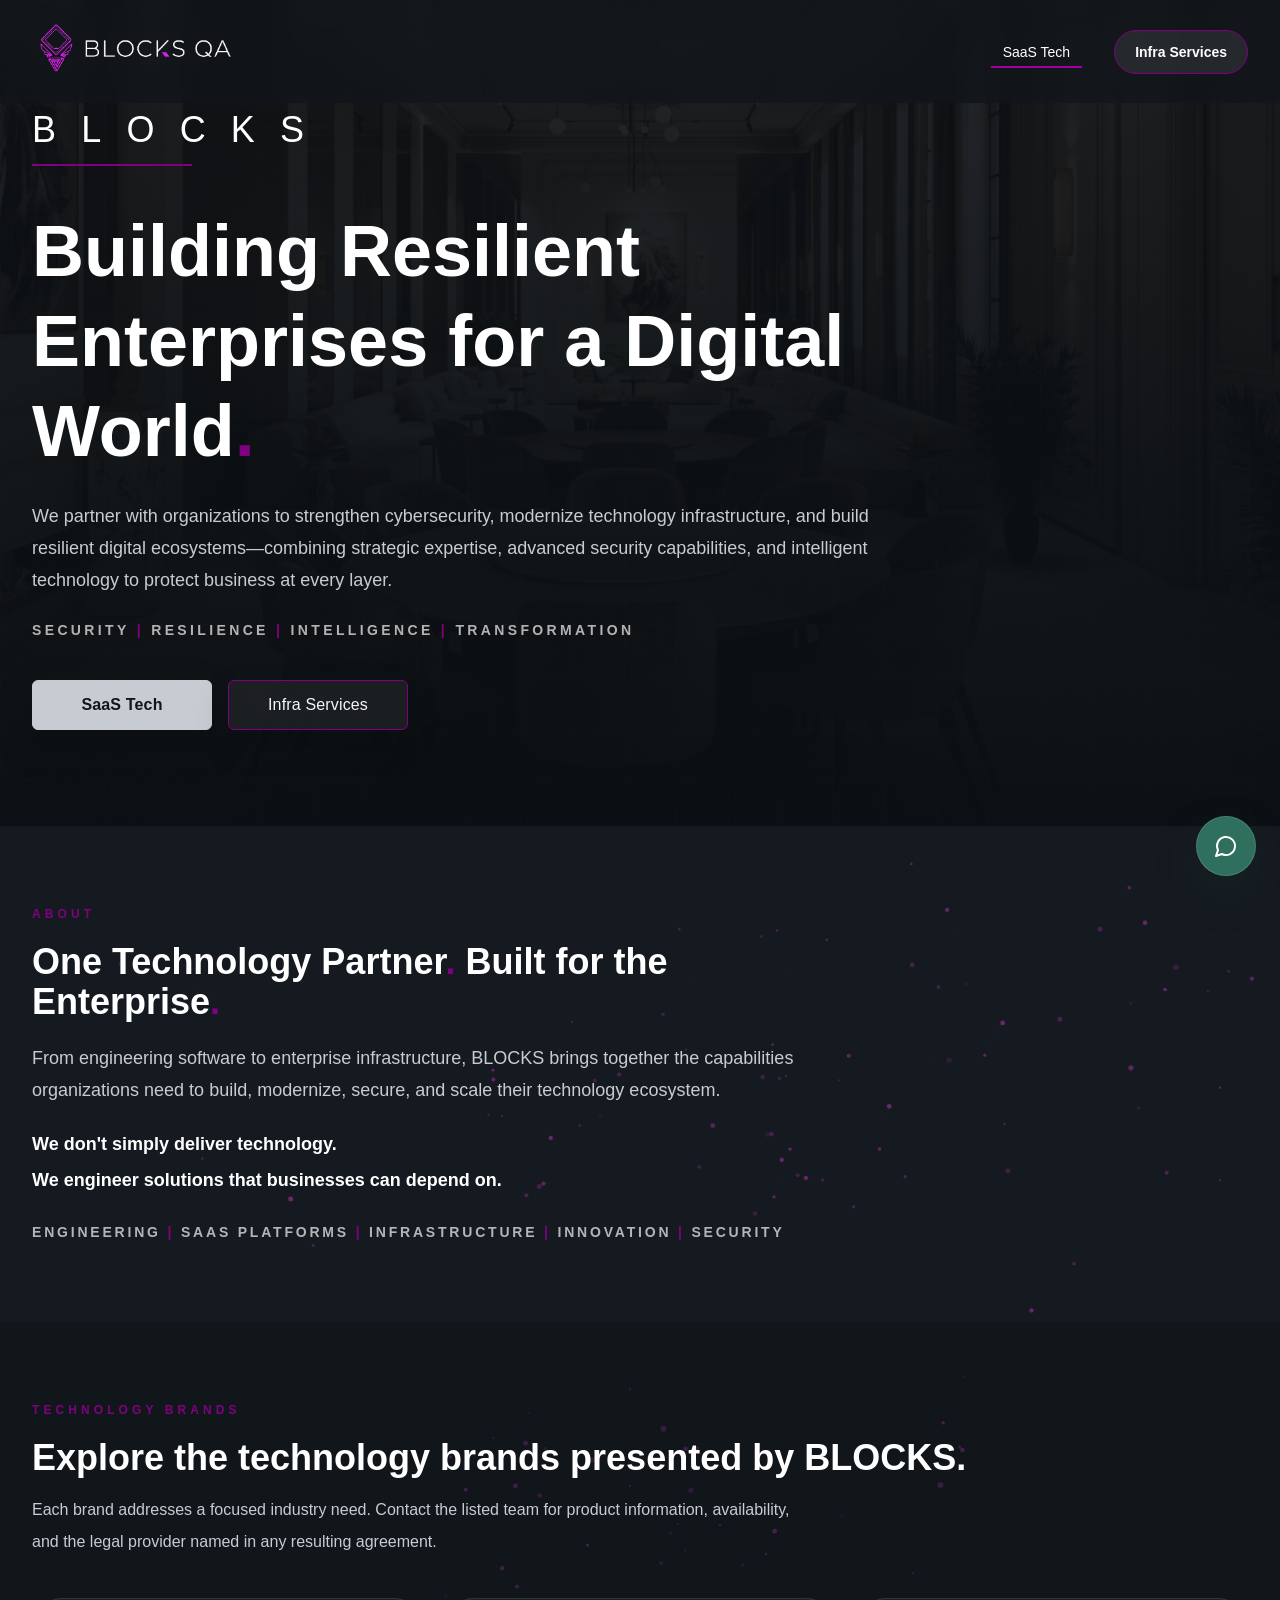
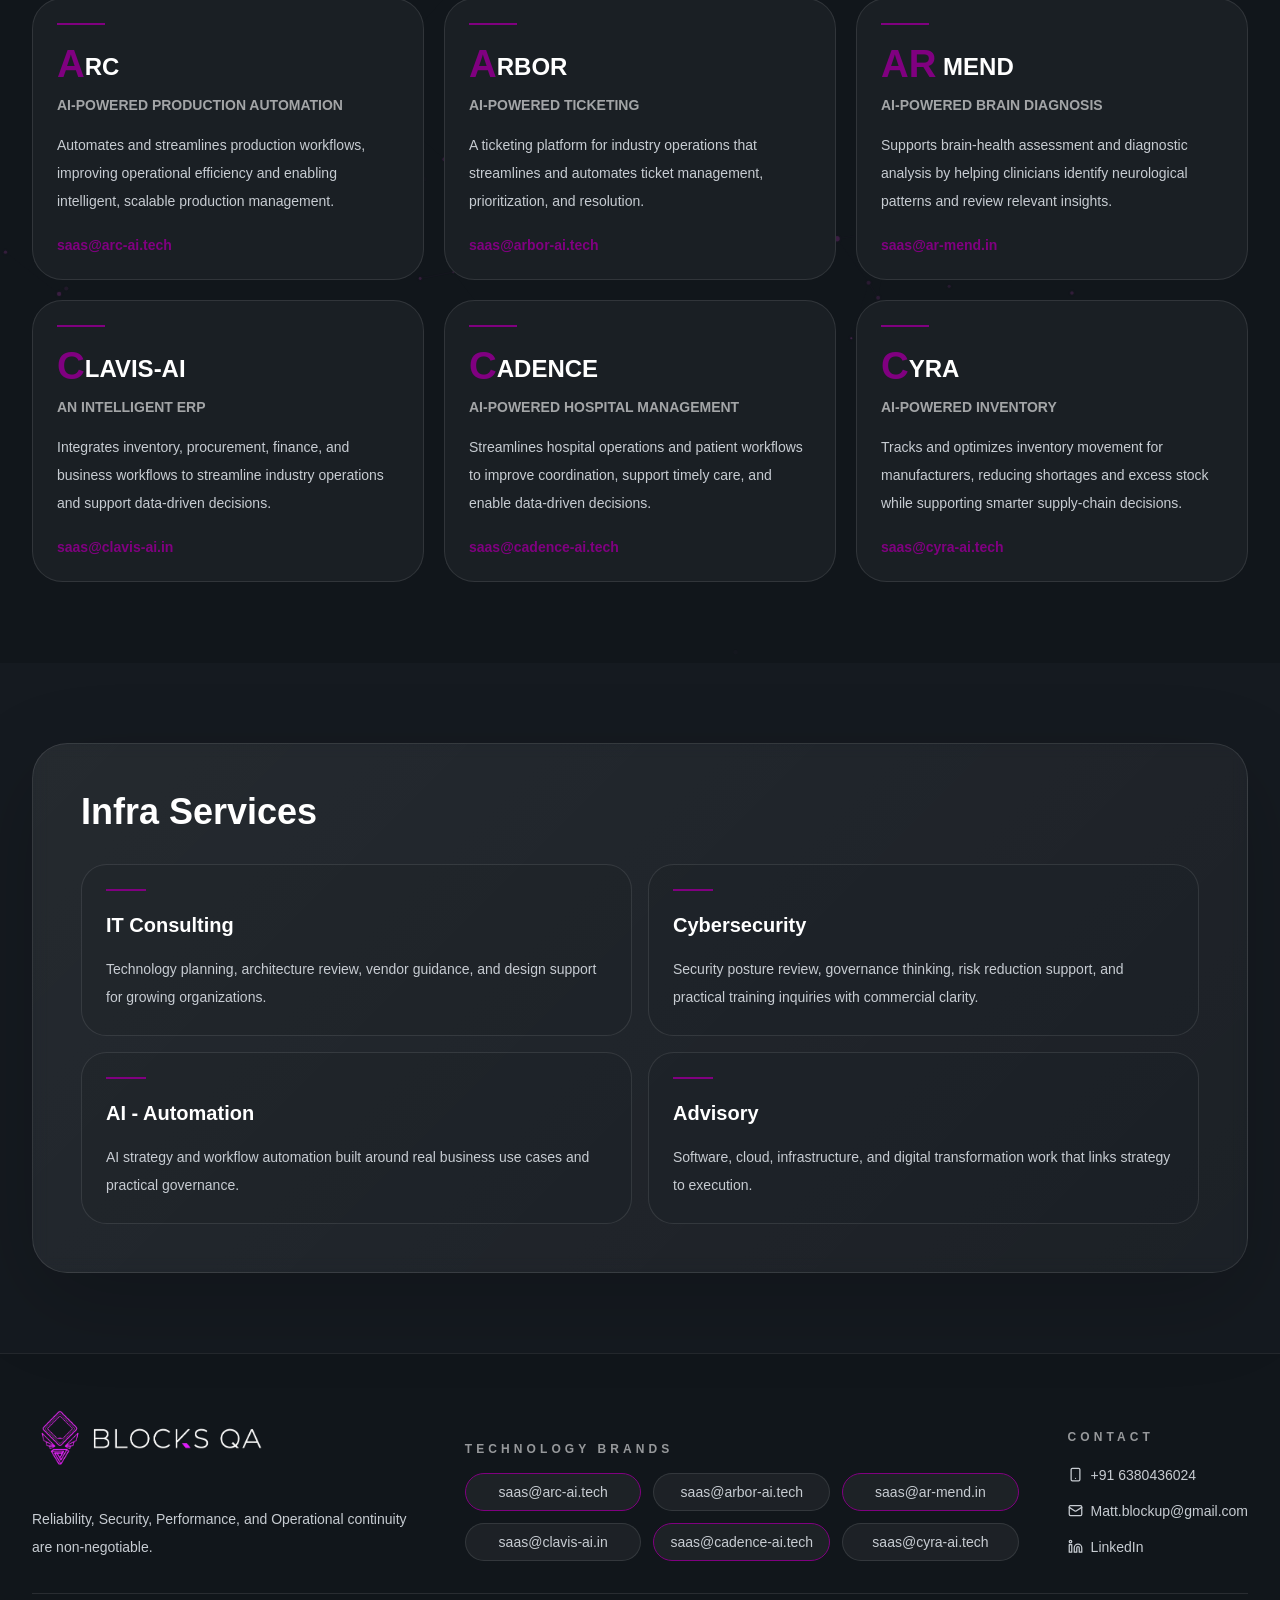
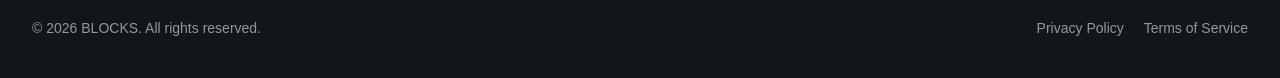
==== commit fe80cef0: "Improve social preview image metadata" ====
--- a/index.html
+++ b/index.html
@@ -8,12 +8,18 @@
         <meta property="og:title" content="BLOCKS | Secure, Resilient Enterprise Technology"/>
         <meta property="og:description" content="Enterprise SaaS platforms and infrastructure security services from BLOCKS."/>
         <meta property="og:url" content="https://blocks-qa.in/"/>
-        <meta property="og:image" content="https://blocks-qa.in/images/social/og-banner.png"/>
+        <meta property="og:image" content="https://blocks-qa.in/images/social/og-banner.jpg"/>
+        <meta property="og:image:secure_url" content="https://blocks-qa.in/images/social/og-banner.jpg"/>
+        <meta property="og:image:type" content="image/jpeg"/>
+        <meta property="og:image:width" content="1200"/>
+        <meta property="og:image:height" content="630"/>
+        <meta property="og:image:alt" content="BLOCKS — Secure, Resilient Enterprise Technology"/>
         <meta property="og:site_name" content="BLOCKS"/>
         <meta name="twitter:card" content="summary_large_image"/>
         <meta name="twitter:title" content="BLOCKS | Secure, Resilient Enterprise Technology"/>
         <meta name="twitter:description" content="Enterprise SaaS platforms and infrastructure security services from BLOCKS."/>
-        <meta name="twitter:image" content="https://blocks-qa.in/images/social/og-banner.png"/>
+        <meta name="twitter:image" content="https://blocks-qa.in/images/social/og-banner.jpg"/>
+        <meta name="twitter:image:alt" content="BLOCKS — Secure, Resilient Enterprise Technology"/>
         <link rel="canonical" href="https://blocks-qa.in/"/>
         <link rel="icon" type="image/png" href="images/brand/favicon-blocks-qa.png"/>
         <link rel ="stylesheet" href="style.css">
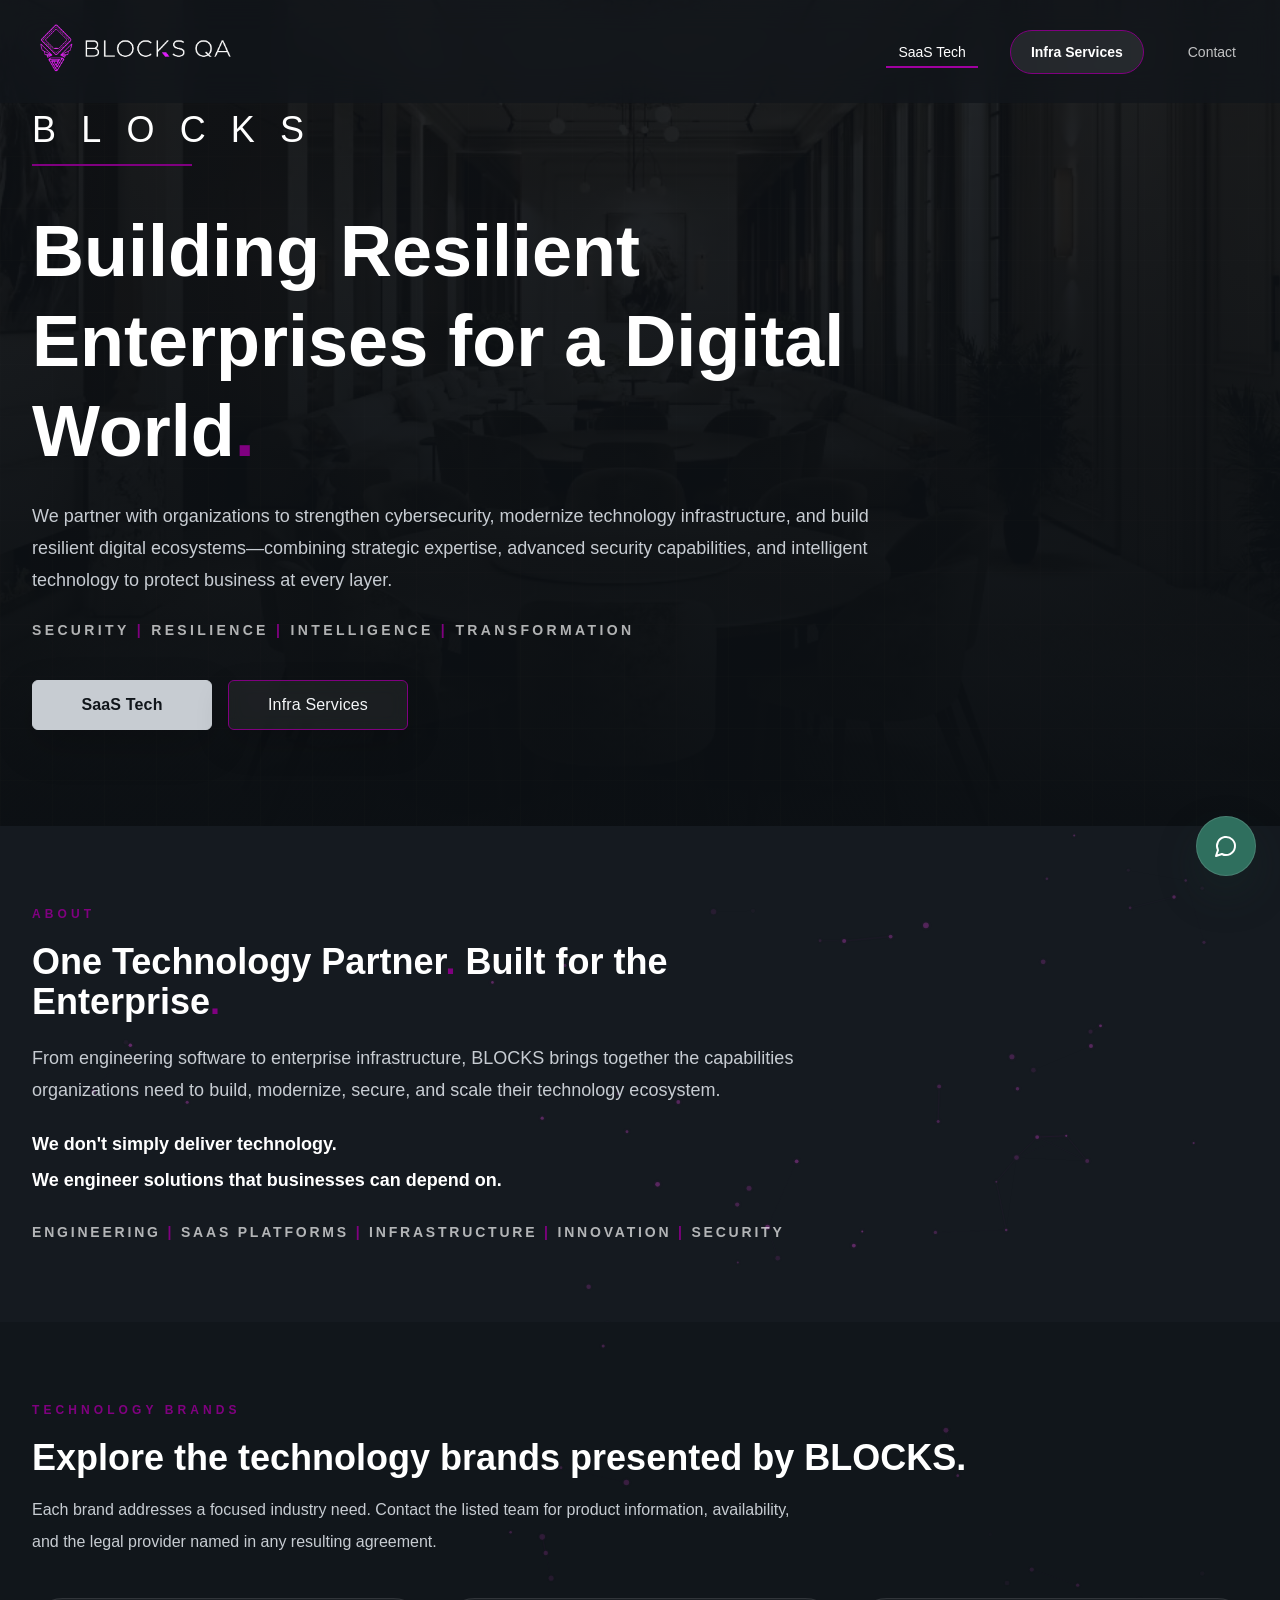
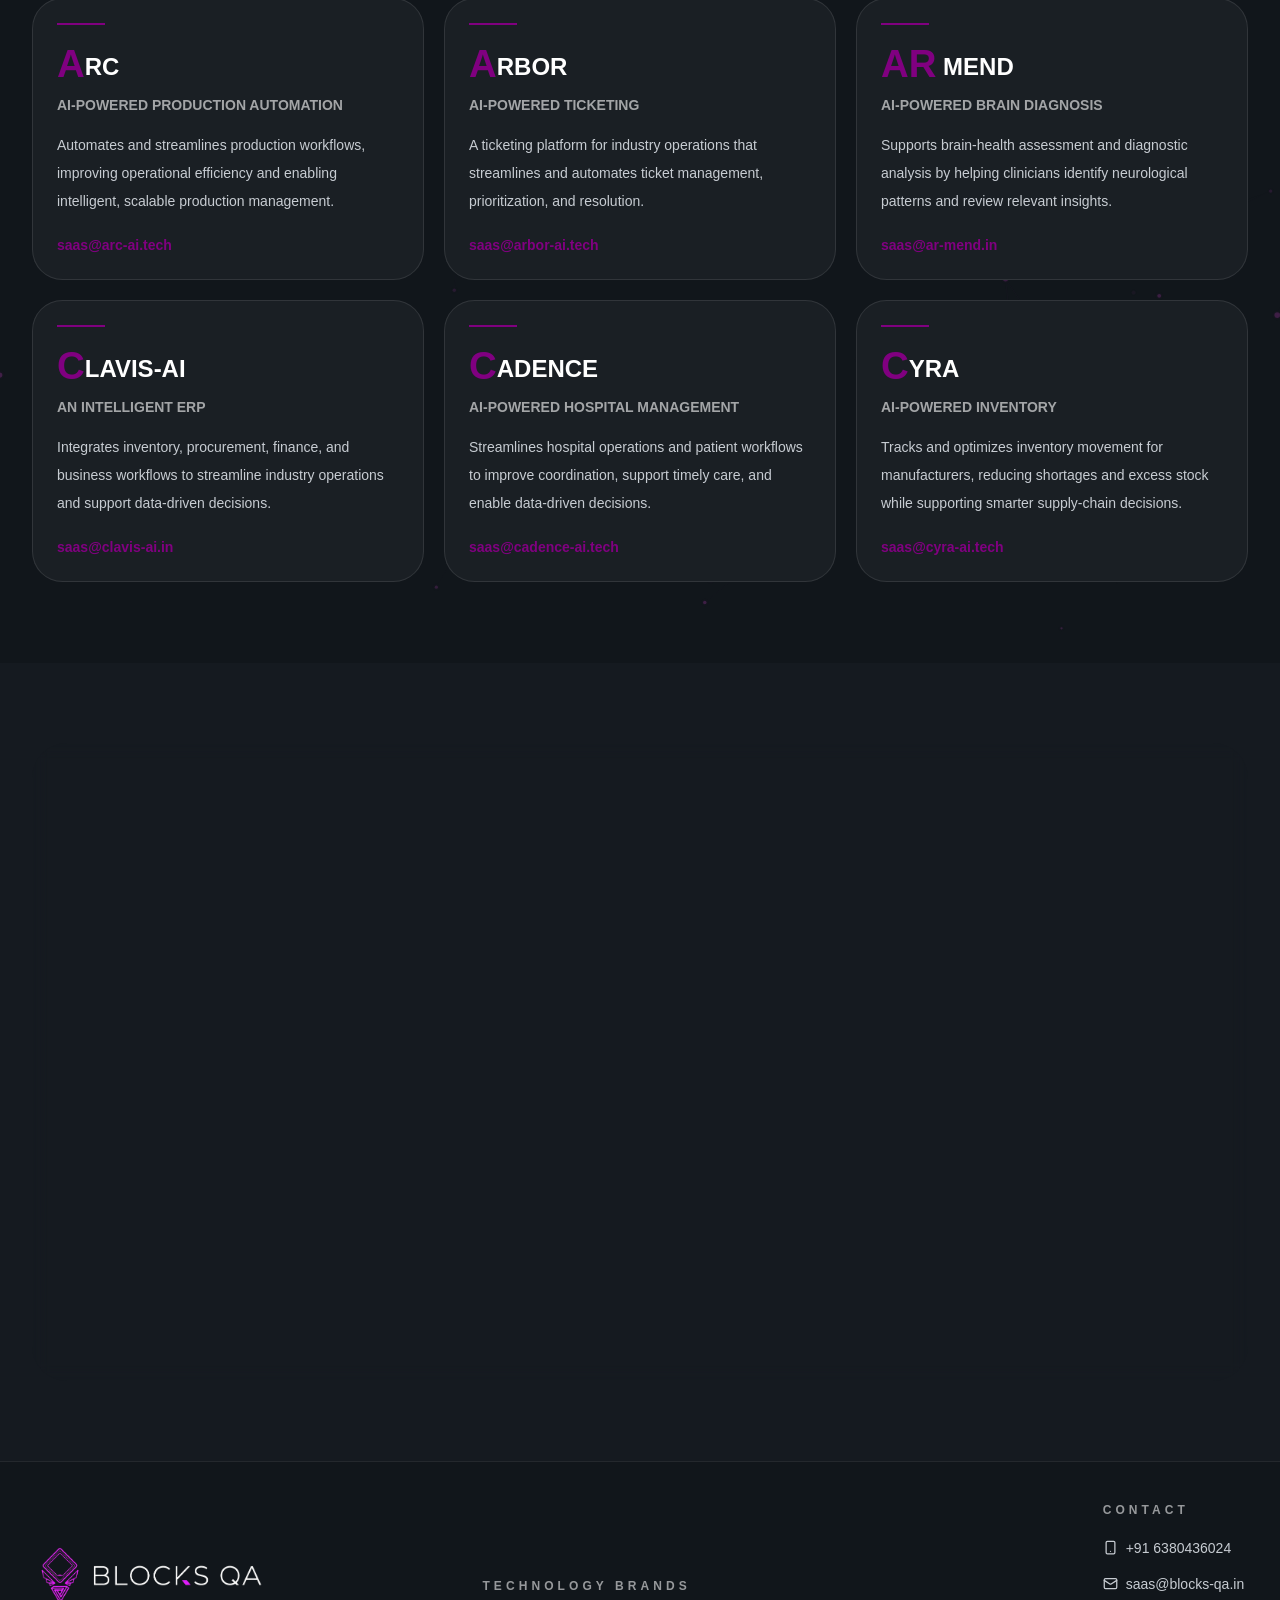
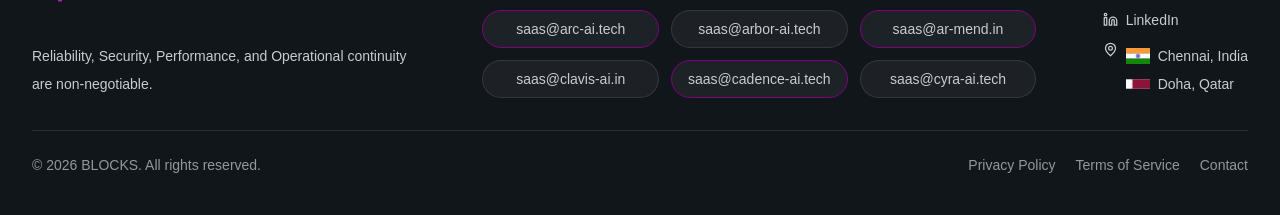
==== commit b0bd38be: "Improve SEO metadata and refresh infrastructure services content" ====
--- a/index.html
+++ b/index.html
@@ -24,6 +24,51 @@
         <link rel="icon" type="image/png" href="images/brand/favicon-blocks-qa.png"/>
         <link rel ="stylesheet" href="style.css">
         <title>BLOCKS | Secure, Resilient Enterprise Technology</title>
+        <script type="application/ld+json">
+        {
+          "@context": "https://schema.org",
+          "@graph": [
+            {
+              "@type": "Organization",
+              "@id": "https://blocks-qa.in/#organization",
+              "name": "BLOCKS",
+              "url": "https://blocks-qa.in/",
+              "logo": "https://blocks-qa.in/images/brand/blocks-qa-logo-transparent.png",
+              "email": "saas@blocks-qa.in",
+              "telephone": "+91-6380436024",
+              "location": [
+                {
+                  "@type": "Place",
+                  "name": "Chennai, India",
+                  "address": {
+                    "@type": "PostalAddress",
+                    "addressLocality": "Chennai",
+                    "addressCountry": "IN"
+                  }
+                },
+                {
+                  "@type": "Place",
+                  "name": "Doha, Qatar",
+                  "address": {
+                    "@type": "PostalAddress",
+                    "addressLocality": "Doha",
+                    "addressCountry": "QA"
+                  }
+                }
+              ],
+              "sameAs": ["https://www.linkedin.com/company/96339757/"]
+            },
+            {
+              "@type": "WebSite",
+              "@id": "https://blocks-qa.in/#website",
+              "url": "https://blocks-qa.in/",
+              "name": "BLOCKS",
+              "publisher": {"@id": "https://blocks-qa.in/#organization"},
+              "inLanguage": "en"
+            }
+          ]
+        }
+        </script>
         <script>document.documentElement.classList.add("js")</script>
     </head>
     <body class="min-w-0">
@@ -51,6 +96,7 @@
                         </li>
                     </ul>
                     <a href="infra-services.html" class="nav-route-link infra-outline inline-flex min-h-11 items-center justify-center rounded-full border border-white/12 bg-white/8 px-5 py-2.5 text-sm font-semibold text-white transition hover:border-white/24 hover:bg-white/14">Infra Services</a>
+                    <a href="contact.html" class="px-3 py-2 text-sm font-medium text-white/74 transition-colors hover:text-white">Contact</a>
                 </div>
                 <button id="mobile-menu-button" type="button" class="inline-flex items-center justify-center rounded-lg border border-white/10 bg-white/6 p-2 text-white transition hover:bg-white/12 xl:hidden" aria-expanded="false" aria-controls="mobile-menu" aria-label="Open menu">
                     <svg xmlns="http://www.w3.org/2000/svg" width="24" height="24" viewBox="0 0 24 24" fill="none" stroke="currentColor" stroke-width="2" stroke-linecap="round" stroke-linejoin="round" class="lucide lucide-menu h-6 w-6">
@@ -83,6 +129,7 @@
                     <a href="./" class="rounded-2xl border border-white/10 px-5 py-4 text-base font-semibold text-white transition hover:border-white/18 hover:bg-white/10">Home</a>
                     <a href="#companies" class="nav-route-link rounded-2xl border border-white/10 px-5 py-4 text-base font-semibold text-white transition hover:border-white/18 hover:bg-white/10" aria-current="page">SaaS Tech</a>
                     <a href="infra-services.html" class="nav-route-link infra-outline rounded-2xl border border-white/10 px-5 py-4 text-base font-semibold text-white transition hover:border-white/18 hover:bg-white/10">Infra Services</a>
+                    <a href="contact.html" class="rounded-2xl border border-white/10 px-5 py-4 text-base font-semibold text-white transition hover:border-white/18 hover:bg-white/10">Contact</a>
                 </nav>
             </div>
             <div class="mt-6 rounded-2xl border border-white/10 bg-white/5 p-6">
@@ -102,7 +149,7 @@
         <main id="main-content" class="min-h-screen">
             <!-- Hero section -->
             <section class="site-hero relative overflow-hidden bg-[#11161B] pb-20 pt-24 sm:pb-24">
-                <img alt="Premium architectural interior representing BLOCKS" fetchPriority="high" decoding="async" data-nimg="fill" class="hero-background object-cover opacity-28" style="position:absolute;height:100%;width:100%;left:0;top:0;right:0;bottom:0;color:transparent" src="./images/hero/hero-01.jpg"/>
+                <img alt="Premium architectural interior representing BLOCKS" width="1066" height="1600" fetchpriority="high" decoding="async" class="hero-background object-cover opacity-28" style="position:absolute;height:100%;width:100%;left:0;top:0;right:0;bottom:0;color:transparent" src="./images/hero/hero-01.webp"/>
                 <div class="absolute inset-0 bg-[linear-gradient(180deg,rgba(11,15,19,0.62),rgba(11,15,19,0.84)_55%,rgba(11,15,19,0.98))]"></div>
                 <div class="absolute inset-0 opacity-[0.08]" style="background-image:linear-gradient(rgba(255,255,255,0.1) 1px, transparent 1px), linear-gradient(90deg, rgba(255,255,255,0.1) 1px, transparent 1px);background-size:52px 52px" aria-hidden="true"></div>
                 <div class="mx-auto max-w-7xl px-4 sm:px-6 lg:px-8 relative z-10">
@@ -204,27 +251,28 @@
                 <a href="infra-services.html" class="infra-section-link block" aria-label="Open the Infra Services page">
                     <div class="mx-auto max-w-7xl px-4 sm:px-6 lg:px-8">
                     <div class="overflow-hidden rounded-[2.2rem] border border-white/10 bg-[linear-gradient(135deg,rgba(255,255,255,0.07),rgba(255,255,255,0.03))] p-8 text-white shadow-[0_28px_90px_rgba(0,0,0,0.18)] backdrop-blur-sm sm:p-10 lg:p-12">
-                        <h2 class="font-heading text-3xl font-semibold text-white sm:text-4xl">Infra Services</h2>
+                        <h2 class="font-heading text-3xl font-semibold text-white sm:text-4xl">Enterprise Infrastructure and Security Services</h2>
+                        <p class="mt-4 max-w-3xl text-base leading-8 text-[#E8E6E1]">Plan, secure, automate, and modernize critical technology with practical guidance aligned to business risk and operational continuity.</p>
                         <div class="mt-8 grid gap-4 sm:grid-cols-2">
                             <article class="contact-service-card rounded-[1.6rem] border border-white/10 bg-black/18 p-6">
                                 <div class="accent-purple-bg h-0.5 w-10" aria-hidden="true"></div>
                                 <h3 class="mt-5 text-xl font-semibold text-white">IT Consulting</h3>
-                                <p class="mt-4 text-sm leading-7 text-[#E8E6E1]">Technology planning, architecture review, vendor guidance, and design support for growing organizations.</p>
+                                <p class="mt-4 text-sm leading-7 text-[#E8E6E1]">Enterprise IT consulting for technology roadmaps, infrastructure architecture reviews, vendor selection, cloud planning, and scalable solution design.</p>
                             </article>
                             <article class="contact-service-card rounded-[1.6rem] border border-white/10 bg-black/18 p-6">
                                 <div class="accent-purple-bg h-0.5 w-10" aria-hidden="true"></div>
                                 <h3 class="mt-5 text-xl font-semibold text-white">Cybersecurity</h3>
-                                <p class="mt-4 text-sm leading-7 text-[#E8E6E1]">Security posture review, governance thinking, risk reduction support, and practical training inquiries with commercial clarity.</p>
+                                <p class="mt-4 text-sm leading-7 text-[#E8E6E1]">Infrastructure security services covering vulnerability assessment, penetration testing, cloud security, configuration review, and actionable remediation priorities.</p>
                             </article>
                             <article class="contact-service-card rounded-[1.6rem] border border-white/10 bg-black/18 p-6">
                                 <div class="accent-purple-bg h-0.5 w-10" aria-hidden="true"></div>
                                 <h3 class="mt-5 text-xl font-semibold text-white">AI - Automation</h3>
-                                <p class="mt-4 text-sm leading-7 text-[#E8E6E1]">AI strategy and workflow automation built around real business use cases and practical governance.</p>
+                                <p class="mt-4 text-sm leading-7 text-[#E8E6E1]">Enterprise AI strategy and workflow automation designed around measurable use cases, reliable operations, responsible governance, and integration needs.</p>
                             </article>
                             <article class="contact-service-card rounded-[1.6rem] border border-white/10 bg-black/18 p-6">
                                 <div class="accent-purple-bg h-0.5 w-10" aria-hidden="true"></div>
                                 <h3 class="mt-5 text-xl font-semibold text-white">Advisory</h3>
-                                <p class="mt-4 text-sm leading-7 text-[#E8E6E1]">Software, cloud, infrastructure, and digital transformation work that links strategy to execution.</p>
+                                <p class="mt-4 text-sm leading-7 text-[#E8E6E1]">Technology advisory for software, cloud infrastructure, cybersecurity, and digital transformation that connects executive priorities with practical delivery.</p>
                             </article>
                         </div>
                     </div>
@@ -263,14 +311,18 @@
                             </p>
                             <p class="flex items-center gap-2">
                                 <svg xmlns="http://www.w3.org/2000/svg" width="15" height="15" viewBox="0 0 24 24" fill="none" stroke="currentColor" stroke-width="2" stroke-linecap="round" stroke-linejoin="round" aria-hidden="true"><rect width="20" height="16" x="2" y="4" rx="2"></rect><path d="m22 7-8.97 5.7a1.94 1.94 0 0 1-2.06 0L2 7"></path></svg>
-                                <a href="mailto:Matt.blockup@gmail.com" class="transition hover:text-white">
-                                    Matt.blockup@gmail.com
+                                <a href="mailto:saas@blocks-qa.in" class="transition hover:text-white">
+                                    saas@blocks-qa.in
                                 </a>
                             </p>
                             <p class="flex items-center gap-2">
                                 <svg xmlns="http://www.w3.org/2000/svg" width="15" height="15" viewBox="0 0 24 24" fill="none" stroke="currentColor" stroke-width="2" stroke-linecap="round" stroke-linejoin="round" aria-hidden="true"><path d="M16 8a6 6 0 0 1 6 6v7h-4v-7a2 2 0 0 0-4 0v7h-4v-7a6 6 0 0 1 6-6z"></path><rect width="4" height="12" x="2" y="9"></rect><circle cx="4" cy="4" r="2"></circle></svg>
                                 <a href="https://www.linkedin.com/company/96339757/" target="_blank" rel="noopener noreferrer" class="transition hover:text-white">LinkedIn</a>
                             </p>
+                            <div class="flex items-start gap-2">
+                                <svg xmlns="http://www.w3.org/2000/svg" width="15" height="15" viewBox="0 0 24 24" fill="none" stroke="currentColor" stroke-width="2" stroke-linecap="round" stroke-linejoin="round" class="mt-1 shrink-0" aria-hidden="true"><path d="M20 10c0 5-8 12-8 12S4 15 4 10a8 8 0 1 1 16 0Z"></path><circle cx="12" cy="10" r="3"></circle></svg>
+                                <span><span class="flex items-center gap-2"><img src="images/flags/india.svg" alt="India flag" width="24" height="16" class="h-4 w-6 shrink-0 rounded-[1px]"> <span>Chennai, India</span></span><span class="flex items-center gap-2"><img src="images/flags/qatar.svg" alt="Qatar flag" width="24" height="16" class="h-4 w-6 shrink-0 rounded-[1px]"> <span>Doha, Qatar</span></span></span>
+                            </div>
                         </div>
                     </div>
                 </div>
@@ -283,6 +335,7 @@
                     <div class="flex gap-5">
                         <a href="privacy-policy.html" class="transition hover:text-white">Privacy Policy</a>
                         <a href="terms-of-service.html" class="transition hover:text-white">Terms of Service</a>
+                        <a href="contact.html" class="transition hover:text-white">Contact</a>
                     </div>
                 </div>
             </div>
--- a/style.css
+++ b/style.css
@@ -2872,15 +2872,6 @@
     .assessment-card-footer p { min-width: 0 }
 }
 
-.scrollbar-hide {
-    -ms-overflow-style: none;
-    scrollbar-width: none
-}
-
-.scrollbar-hide::-webkit-scrollbar {
-    display: none
-}
-
 section[id] {
     scroll-margin-top: 6rem
 }
@@ -3464,7 +3455,7 @@
     background: #11161b;
     opacity: 1;
     visibility: visible;
-    transition: opacity .45s cubic-bezier(.4,0,.2,1),visibility .45s ease
+    transition: opacity .3s cubic-bezier(.23,1,.32,1),visibility .3s ease
 }
 
 .site-loader:before,
@@ -3533,7 +3524,7 @@
     filter: blur(2px) drop-shadow(0 0 14px #e22ce2);
     mix-blend-mode: screen;
     content: "";
-    animation: loader-energy-sweep .85s cubic-bezier(.65,0,.35,1) .15s both
+    animation: loader-energy-sweep .6s cubic-bezier(.77,0,.175,1) .05s both
 }
 
 .site-loader-mark img {
@@ -3544,7 +3535,7 @@
     opacity: 1;
     object-fit: contain;
     filter: drop-shadow(0 0 10px rgba(210,26,210,.42));
-    animation: loader-logo-ignite .55s cubic-bezier(.16,1,.3,1) both,loader-logo-charge .7s ease-in-out .55s infinite alternate
+    animation: loader-logo-ignite .4s cubic-bezier(.23,1,.32,1) both,loader-logo-charge .3s cubic-bezier(.77,0,.175,1) .4s infinite alternate
 }
 
 .site-loader-ring {
@@ -3568,7 +3559,7 @@
     font-size: .68rem;
     font-weight: 600;
     letter-spacing: .2em;
-    animation: loader-copy-in .3s ease .25s both
+    animation: loader-copy-in .25s ease .1s both
 }
 
 .site-loader-line {
@@ -3587,7 +3578,7 @@
     box-shadow: 0 0 14px rgba(239,75,239,.82);
     content: "";
     transform-origin: left;
-    animation: loader-progress-ignite .9s cubic-bezier(.65,0,.35,1) .15s both
+    animation: loader-progress-ignite .6s cubic-bezier(.77,0,.175,1) .05s both
 }
 
 @keyframes loader-field-spin { to { transform: rotate(360deg) scale(1.08) } }
@@ -3697,3 +3688,185 @@
         transform: none
     }
 }
+/* Global scrollbar baseline */
+html {
+    scrollbar-color: rgba(209, 190, 152, 0.58) #11161b;
+    scrollbar-width: thin;
+}
+
+html::-webkit-scrollbar {
+    width: 0.7rem;
+    height: 0.7rem;
+}
+
+html::-webkit-scrollbar-track {
+    background: #11161b;
+}
+
+html::-webkit-scrollbar-thumb {
+    border: 2px solid #11161b;
+    border-radius: 999px;
+    background: rgba(209, 190, 152, 0.58);
+}
+
+html::-webkit-scrollbar-thumb:hover {
+    background: rgba(209, 190, 152, 0.78);
+}
+
+@media (forced-colors: active) {
+    html {
+        scrollbar-color: auto;
+    }
+}
+
+/* SEO navigation and contact page */
+.site-breadcrumb {
+    margin-bottom: 1.5rem;
+    color: rgba(255, 255, 255, 0.62);
+    font-size: 0.8125rem;
+}
+
+.site-breadcrumb ol {
+    display: flex;
+    flex-wrap: wrap;
+    align-items: center;
+    gap: 0.55rem;
+    list-style: none;
+    margin: 0;
+    padding: 0;
+}
+
+.site-breadcrumb li + li::before {
+    content: "/";
+    margin-right: 0.55rem;
+    color: rgba(255, 255, 255, 0.32);
+}
+
+.site-breadcrumb a {
+    color: #e8e6e1;
+    text-decoration: none;
+    transition: color 160ms ease;
+}
+
+.site-breadcrumb a:hover,
+.site-breadcrumb a:focus-visible {
+    color: #fff;
+}
+
+.site-breadcrumb [aria-current="page"] {
+    color: rgba(255, 255, 255, 0.78);
+}
+
+.contact-hero {
+    position: relative;
+    display: flex;
+    min-height: 82vh;
+    min-height: 82svh;
+    align-items: center;
+    overflow: hidden;
+    background:
+        radial-gradient(circle at 84% 12%, rgba(156, 39, 176, 0.14), transparent 31rem),
+        linear-gradient(145deg, #11161b, #151a20);
+}
+
+.contact-hero > div {
+    width: 100%;
+}
+
+.contact-route-grid,
+.contact-brand-grid {
+    display: grid;
+    gap: 1rem;
+}
+
+.contact-route-card,
+.contact-brand-grid a {
+    display: flex;
+    min-width: 0;
+    flex-direction: column;
+    border: 1px solid rgba(255, 255, 255, 0.1);
+    background: rgba(255, 255, 255, 0.04);
+    color: #e8e6e1;
+    text-decoration: none;
+    transition: border-color 180ms ease, background-color 180ms ease, transform 180ms ease;
+}
+
+.contact-route-card {
+    min-height: 12rem;
+    justify-content: space-between;
+    border-radius: 1.6rem;
+    padding: 1.5rem;
+}
+
+.contact-route-card:hover,
+.contact-route-card:focus-visible,
+.contact-brand-grid a:hover,
+.contact-brand-grid a:focus-visible {
+    border-color: #800080;
+    background: rgba(255, 255, 255, 0.075);
+    transform: translateY(-2px);
+}
+
+.contact-route-card.contact-whatsapp-link:hover,
+.contact-route-card.contact-whatsapp-link:focus-visible {
+    box-shadow: none;
+}
+
+.contact-route-label {
+    color: rgba(255, 255, 255, 0.55);
+    font-size: 0.72rem;
+    font-weight: 600;
+    letter-spacing: 0.16em;
+    text-transform: uppercase;
+}
+
+.contact-route-card strong,
+.contact-brand-grid strong {
+    color: #fff;
+    font-size: 1.15rem;
+}
+
+.contact-route-card > span:last-child,
+.contact-brand-grid span {
+    overflow-wrap: anywhere;
+    color: #800080;
+    font-size: 0.9rem;
+}
+
+.contact-brand-grid a {
+    gap: 0.55rem;
+    border-radius: 1rem;
+    padding: 1.25rem;
+}
+
+@media (min-width: 40rem) {
+    .contact-route-grid,
+    .contact-brand-grid {
+        grid-template-columns: repeat(2, minmax(0, 1fr));
+    }
+}
+
+@media (min-width: 64rem) {
+    .contact-route-grid {
+        grid-template-columns: repeat(4, minmax(0, 1fr));
+    }
+
+    .contact-brand-grid {
+        grid-template-columns: repeat(3, minmax(0, 1fr));
+    }
+}
+
+@media (prefers-reduced-motion: reduce) {
+    .site-breadcrumb a,
+    .contact-route-card,
+    .contact-brand-grid a {
+        transition: none;
+    }
+
+    .contact-route-card:hover,
+    .contact-route-card:focus-visible,
+    .contact-brand-grid a:hover,
+    .contact-brand-grid a:focus-visible {
+        transform: none;
+    }
+}
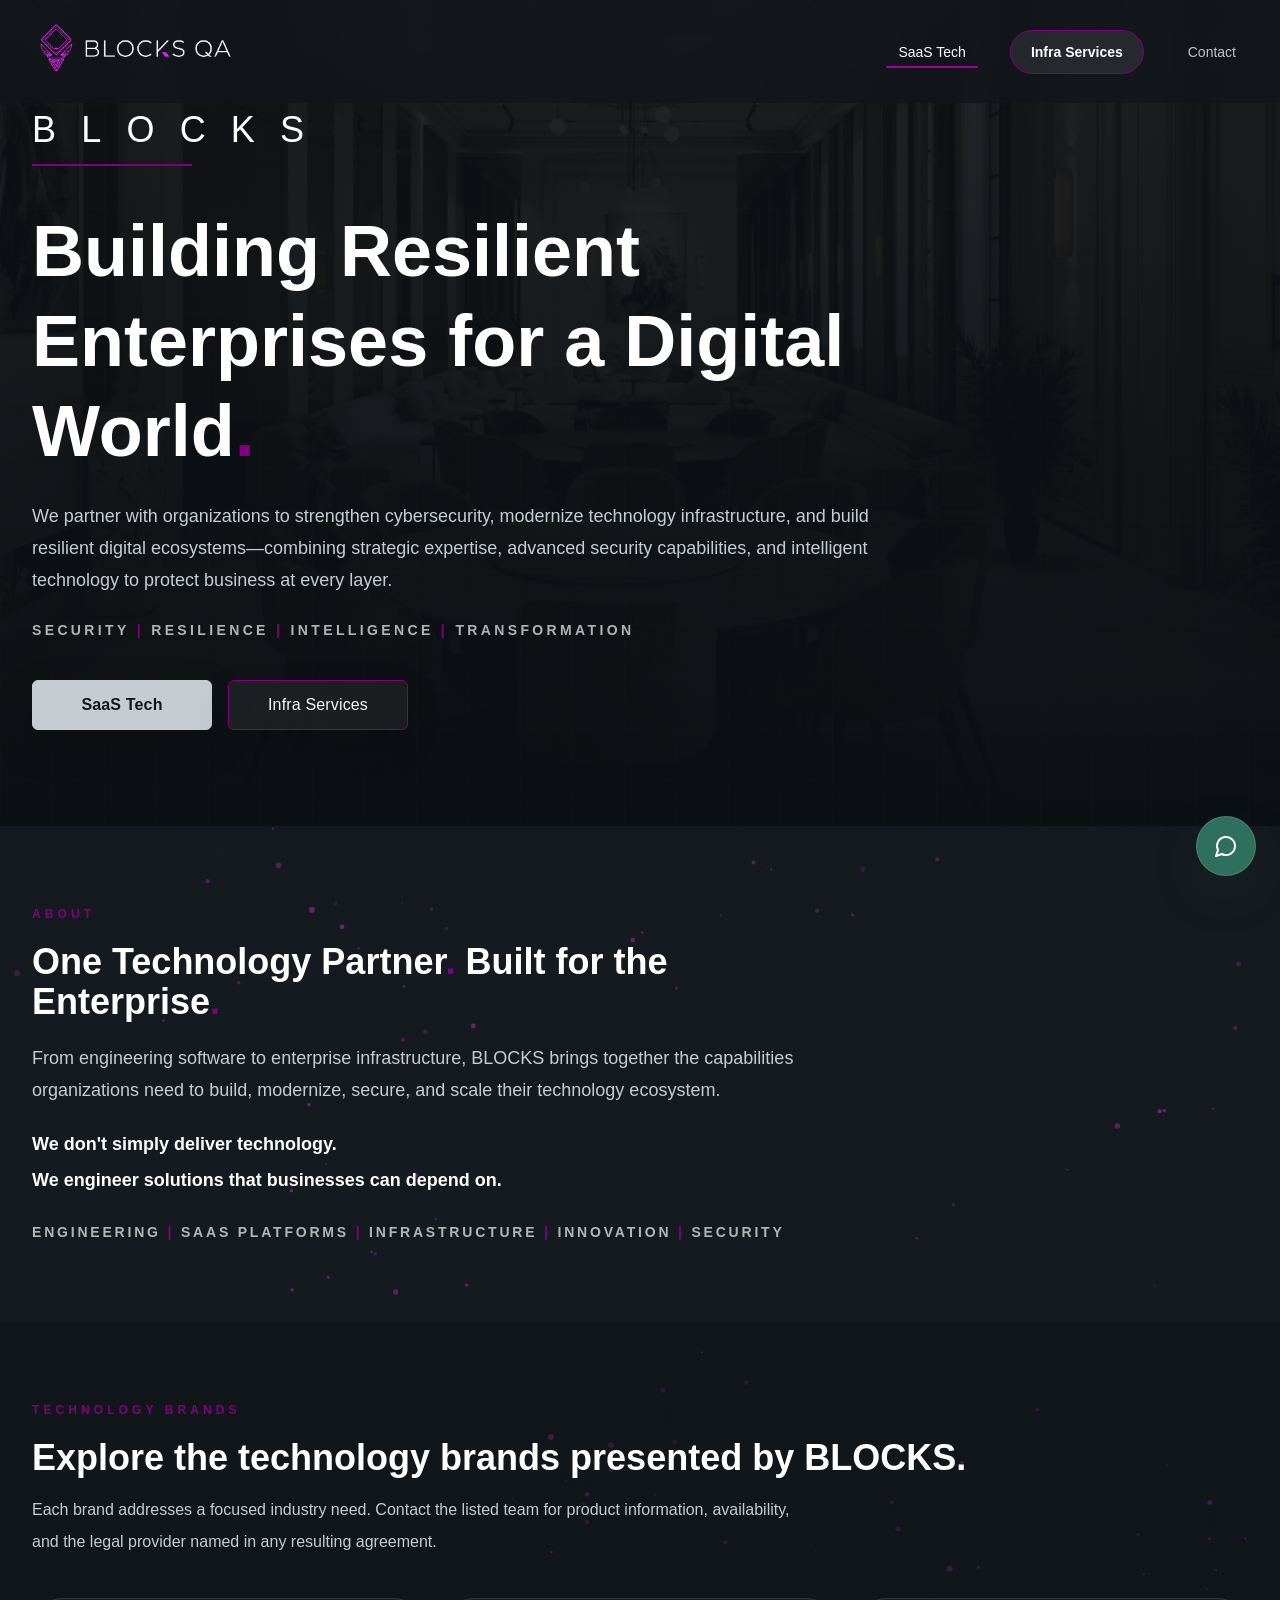
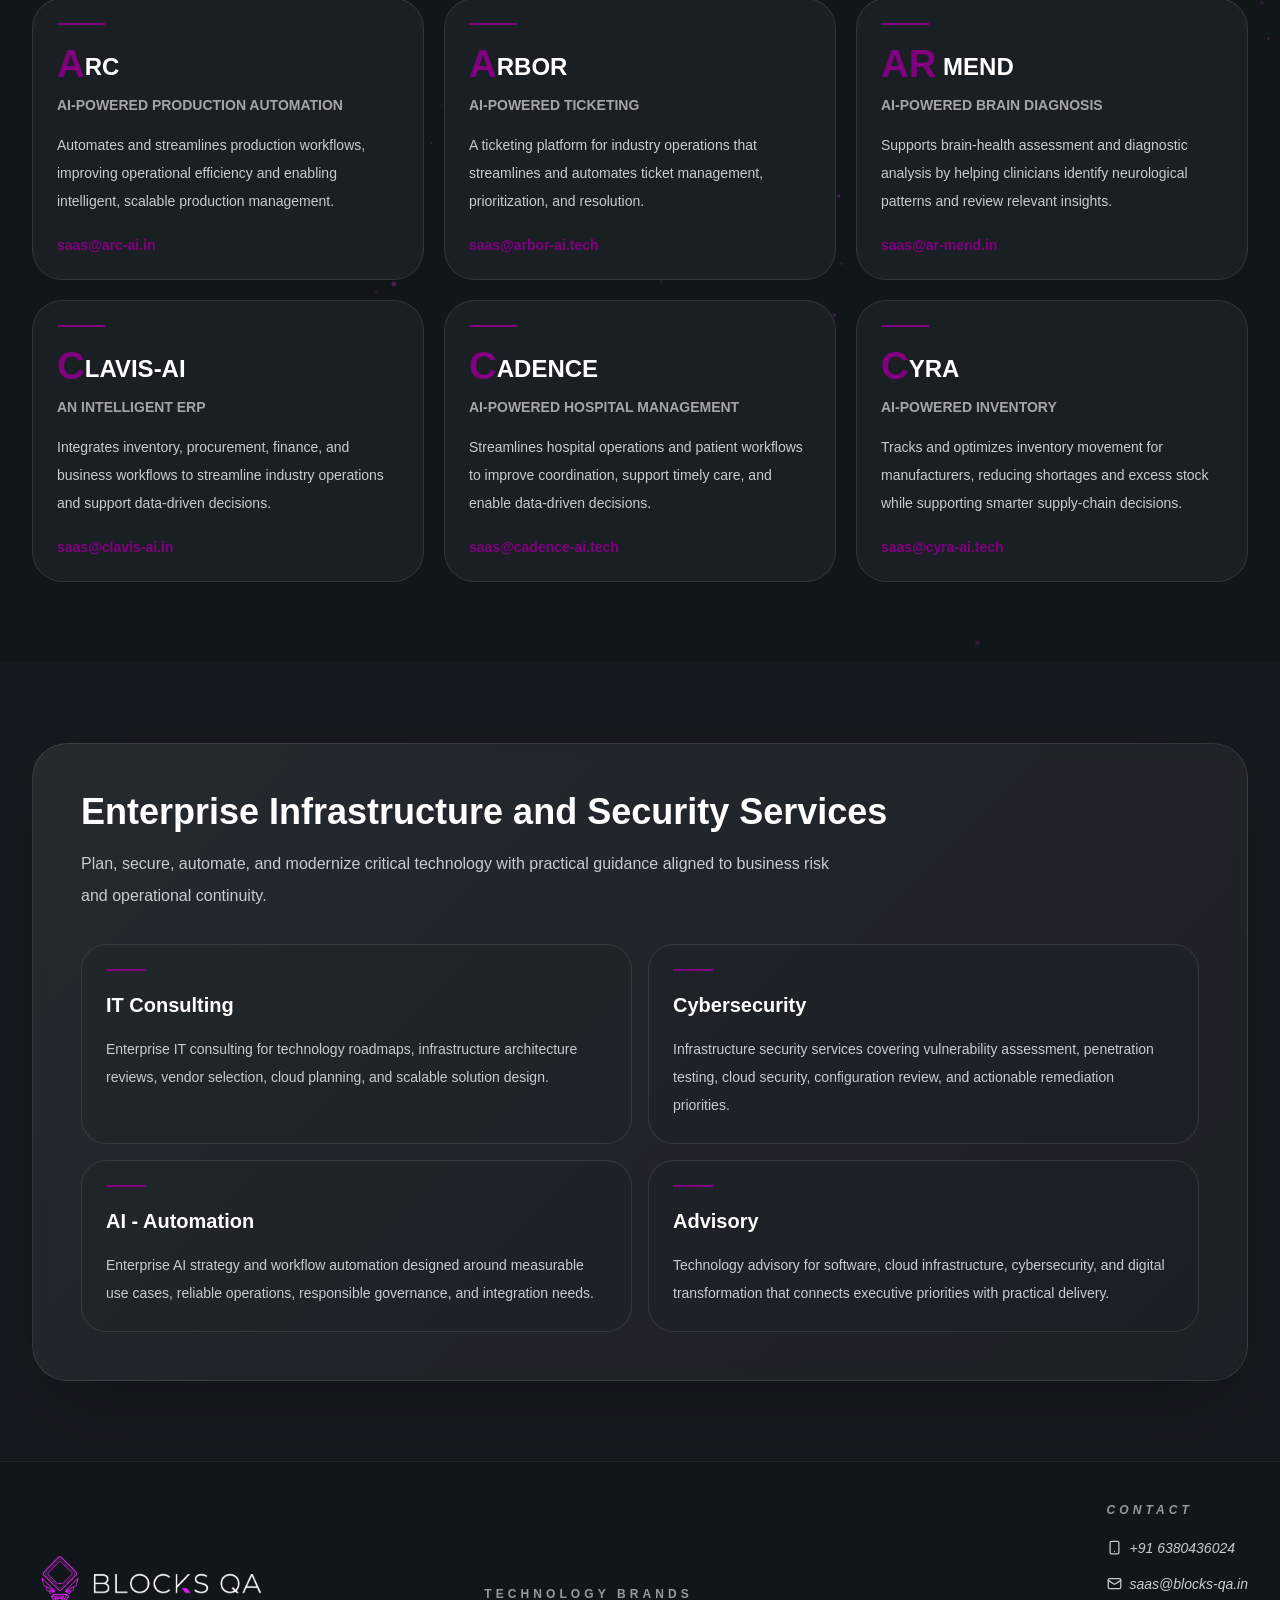
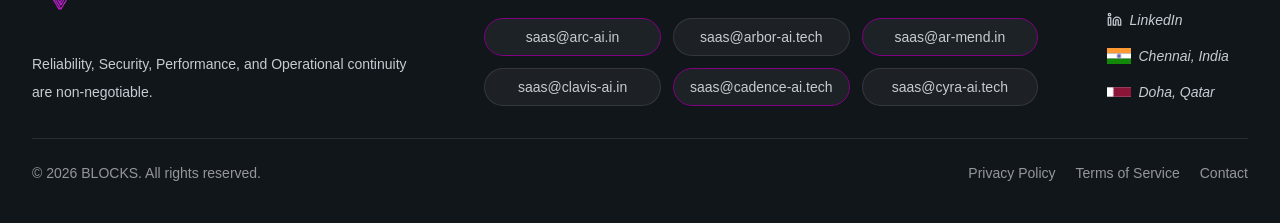
==== commit 834f4148: "footer" ====
--- a/index.html
+++ b/index.html
@@ -205,7 +205,7 @@
                             <h3 class="mt-6 text-2xl font-semibold text-white"><span class="accent-purple">A</span>RC</h3>
                             <p class="mt-3 text-sm font-semibold uppercase tracking-[0.16em] text-white/60">AI-Powered Production Automation</p>
                             <p class="mt-4 text-sm leading-7 text-[#E8E6E1]">Automates and streamlines production workflows, improving operational efficiency and enabling intelligent, scalable production management.</p>
-                            <a href="mailto:saas@arc-ai.tech?subject=ARC%20product%20inquiry" class="company-email mt-5 inline-block text-sm font-semibold transition">saas@arc-ai.tech</a>
+                            <a href="mailto:saas@arc-ai.in?subject=ARC%20product%20inquiry" class="company-email mt-5 inline-block text-sm font-semibold transition">saas@arc-ai.in</a>
                         </div>
                         <div class="company-card rounded-[1.9rem] border border-white/10 bg-white/[0.04] p-6 text-white">
                             <div class="accent-purple-bg h-0.5 w-12" aria-hidden="true"></div>
@@ -294,7 +294,7 @@
                     <div>
                         <p class="text-xs font-semibold uppercase tracking-[0.34em] text-white/56">Technology Brands</p>
                         <div class="footer-brand-grid mt-4 grid gap-3">
-                            <a href="mailto:saas@arc-ai.tech" class="footer-email-purple rounded-full border border-white/10 bg-white/5 px-4 py-2 text-sm text-[#E8E6E1] transition hover:border-white/18 hover:bg-white/10 hover:text-white">saas@arc-ai.tech</a>
+                            <a href="mailto:saas@arc-ai.in" class="footer-email-purple rounded-full border border-white/10 bg-white/5 px-4 py-2 text-sm text-[#E8E6E1] transition hover:border-white/18 hover:bg-white/10 hover:text-white">saas@arc-ai.in</a>
                             <a href="mailto:saas@arbor-ai.tech" class="rounded-full border border-white/10 bg-white/5 px-4 py-2 text-sm text-[#E8E6E1] transition hover:border-white/18 hover:bg-white/10 hover:text-white">saas@arbor-ai.tech</a>
                             <a href="mailto:saas@ar-mend.in" class="footer-email-purple rounded-full border border-white/10 bg-white/5 px-4 py-2 text-sm text-[#E8E6E1] transition hover:border-white/18 hover:bg-white/10 hover:text-white">saas@ar-mend.in</a>
                             <a href="mailto:saas@clavis-ai.in" class="rounded-full border border-white/10 bg-white/5 px-4 py-2 text-sm text-[#E8E6E1] transition hover:border-white/18 hover:bg-white/10 hover:text-white">saas@clavis-ai.in</a>
@@ -302,29 +302,16 @@
                             <a href="mailto:saas@cyra-ai.tech" class="rounded-full border border-white/10 bg-white/5 px-4 py-2 text-sm text-[#E8E6E1] transition hover:border-white/18 hover:bg-white/10 hover:text-white">saas@cyra-ai.tech</a>
                         </div>
                     </div>
-                    <div>
+                    <address class="not-italic">
                         <p class="text-xs font-semibold uppercase tracking-[0.34em] text-white/56">Contact</p>
                         <div class="mt-4 space-y-2 text-sm leading-7 text-[#E8E6E1]">
-                            <p class="flex items-center gap-2">
-                                <svg xmlns="http://www.w3.org/2000/svg" width="15" height="15" viewBox="0 0 24 24" fill="none" stroke="currentColor" stroke-width="2" stroke-linecap="round" stroke-linejoin="round" aria-hidden="true"><rect width="14" height="20" x="5" y="2" rx="2" ry="2"></rect><path d="M12 18h.01"></path></svg>
-                                <a href="tel:+916380436024" class="transition hover:text-white">+91 6380436024</a>
-                            </p>
-                            <p class="flex items-center gap-2">
-                                <svg xmlns="http://www.w3.org/2000/svg" width="15" height="15" viewBox="0 0 24 24" fill="none" stroke="currentColor" stroke-width="2" stroke-linecap="round" stroke-linejoin="round" aria-hidden="true"><rect width="20" height="16" x="2" y="4" rx="2"></rect><path d="m22 7-8.97 5.7a1.94 1.94 0 0 1-2.06 0L2 7"></path></svg>
-                                <a href="mailto:saas@blocks-qa.in" class="transition hover:text-white">
-                                    saas@blocks-qa.in
-                                </a>
-                            </p>
-                            <p class="flex items-center gap-2">
-                                <svg xmlns="http://www.w3.org/2000/svg" width="15" height="15" viewBox="0 0 24 24" fill="none" stroke="currentColor" stroke-width="2" stroke-linecap="round" stroke-linejoin="round" aria-hidden="true"><path d="M16 8a6 6 0 0 1 6 6v7h-4v-7a2 2 0 0 0-4 0v7h-4v-7a6 6 0 0 1 6-6z"></path><rect width="4" height="12" x="2" y="9"></rect><circle cx="4" cy="4" r="2"></circle></svg>
-                                <a href="https://www.linkedin.com/company/96339757/" target="_blank" rel="noopener noreferrer" class="transition hover:text-white">LinkedIn</a>
-                            </p>
-                            <div class="flex items-start gap-2">
-                                <svg xmlns="http://www.w3.org/2000/svg" width="15" height="15" viewBox="0 0 24 24" fill="none" stroke="currentColor" stroke-width="2" stroke-linecap="round" stroke-linejoin="round" class="mt-1 shrink-0" aria-hidden="true"><path d="M20 10c0 5-8 12-8 12S4 15 4 10a8 8 0 1 1 16 0Z"></path><circle cx="12" cy="10" r="3"></circle></svg>
-                                <span><span class="flex items-center gap-2"><img src="images/flags/india.svg" alt="India flag" width="24" height="16" class="h-4 w-6 shrink-0 rounded-[1px]"> <span>Chennai, India</span></span><span class="flex items-center gap-2"><img src="images/flags/qatar.svg" alt="Qatar flag" width="24" height="16" class="h-4 w-6 shrink-0 rounded-[1px]"> <span>Doha, Qatar</span></span></span>
-                            </div>
-                        </div>
-                    </div>
+                            <a href="tel:+916380436024" class="flex items-center gap-2 transition hover:text-white"><svg xmlns="http://www.w3.org/2000/svg" width="15" height="15" viewBox="0 0 24 24" fill="none" stroke="currentColor" stroke-width="2" stroke-linecap="round" stroke-linejoin="round" aria-hidden="true"><rect width="14" height="20" x="5" y="2" rx="2" ry="2"></rect><path d="M12 18h.01"></path></svg><span>+91 6380436024</span></a>
+                            <a href="mailto:saas@blocks-qa.in" class="flex items-center gap-2 transition hover:text-white"><svg xmlns="http://www.w3.org/2000/svg" width="15" height="15" viewBox="0 0 24 24" fill="none" stroke="currentColor" stroke-width="2" stroke-linecap="round" stroke-linejoin="round" aria-hidden="true"><rect width="20" height="16" x="2" y="4" rx="2"></rect><path d="m22 7-8.97 5.7a1.94 1.94 0 0 1-2.06 0L2 7"></path></svg><span>saas@blocks-qa.in</span></a>
+                            <a href="https://www.linkedin.com/company/96339757/" target="_blank" rel="noopener noreferrer" class="flex items-center gap-2 transition hover:text-white"><svg xmlns="http://www.w3.org/2000/svg" width="15" height="15" viewBox="0 0 24 24" fill="none" stroke="currentColor" stroke-width="2" stroke-linecap="round" stroke-linejoin="round" aria-hidden="true"><path d="M16 8a6 6 0 0 1 6 6v7h-4v-7a2 2 0 0 0-4 0v7h-4v-7a6 6 0 0 1 6-6z"></path><rect width="4" height="12" x="2" y="9"></rect><circle cx="4" cy="4" r="2"></circle></svg><span>LinkedIn</span></a>
+                            <span class="flex items-center gap-2"><img src="images/flags/india.svg" alt="India flag" width="24" height="16" class="h-4 w-6 shrink-0 rounded-[1px]"><span>Chennai, India</span></span>
+                            <span class="flex items-center gap-2"><img src="images/flags/qatar.svg" alt="Qatar flag" width="24" height="16" class="h-4 w-6 shrink-0 rounded-[1px]"><span>Doha, Qatar</span></span>
+                        </div>
+                    </address>
                 </div>
                 <div class="mt-8 flex flex-col gap-3 border-t border-white/10 pt-6 text-sm text-white/55 sm:flex-row sm:items-center sm:justify-between">
                     <p>© 
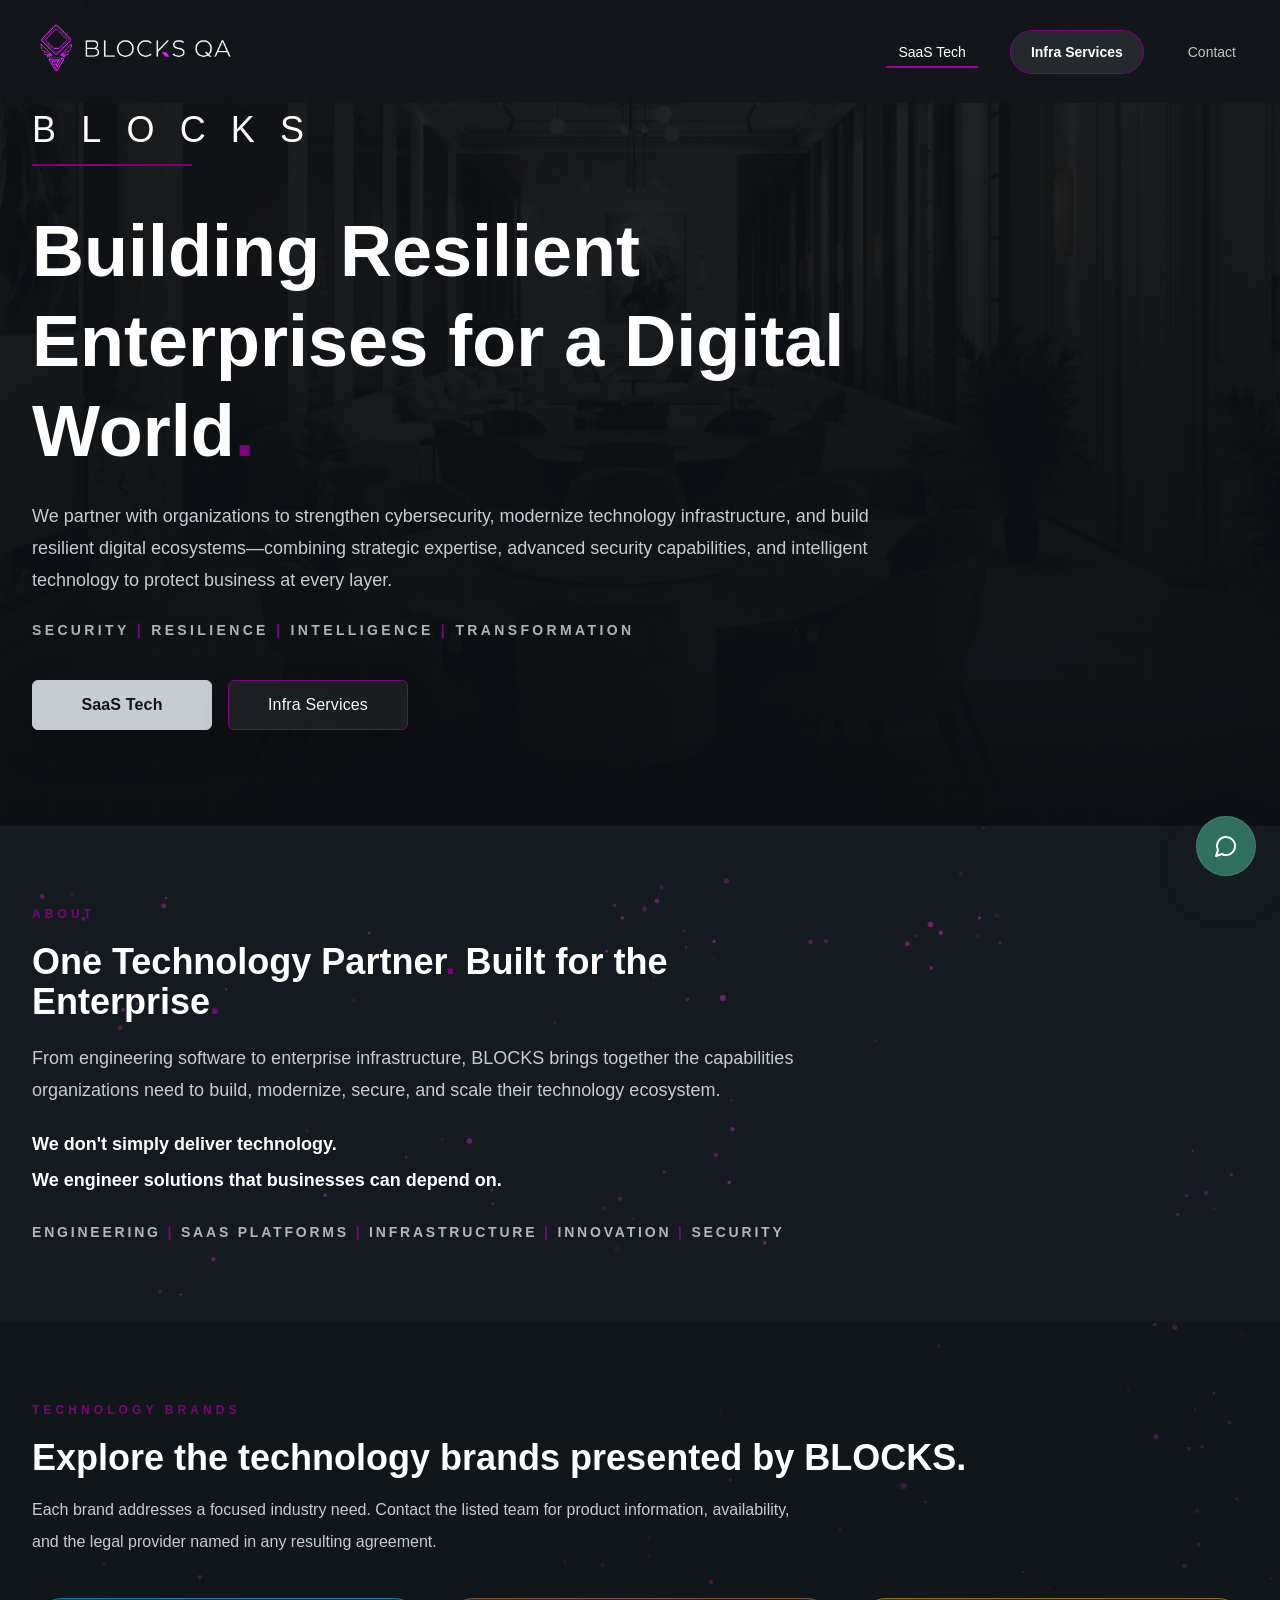
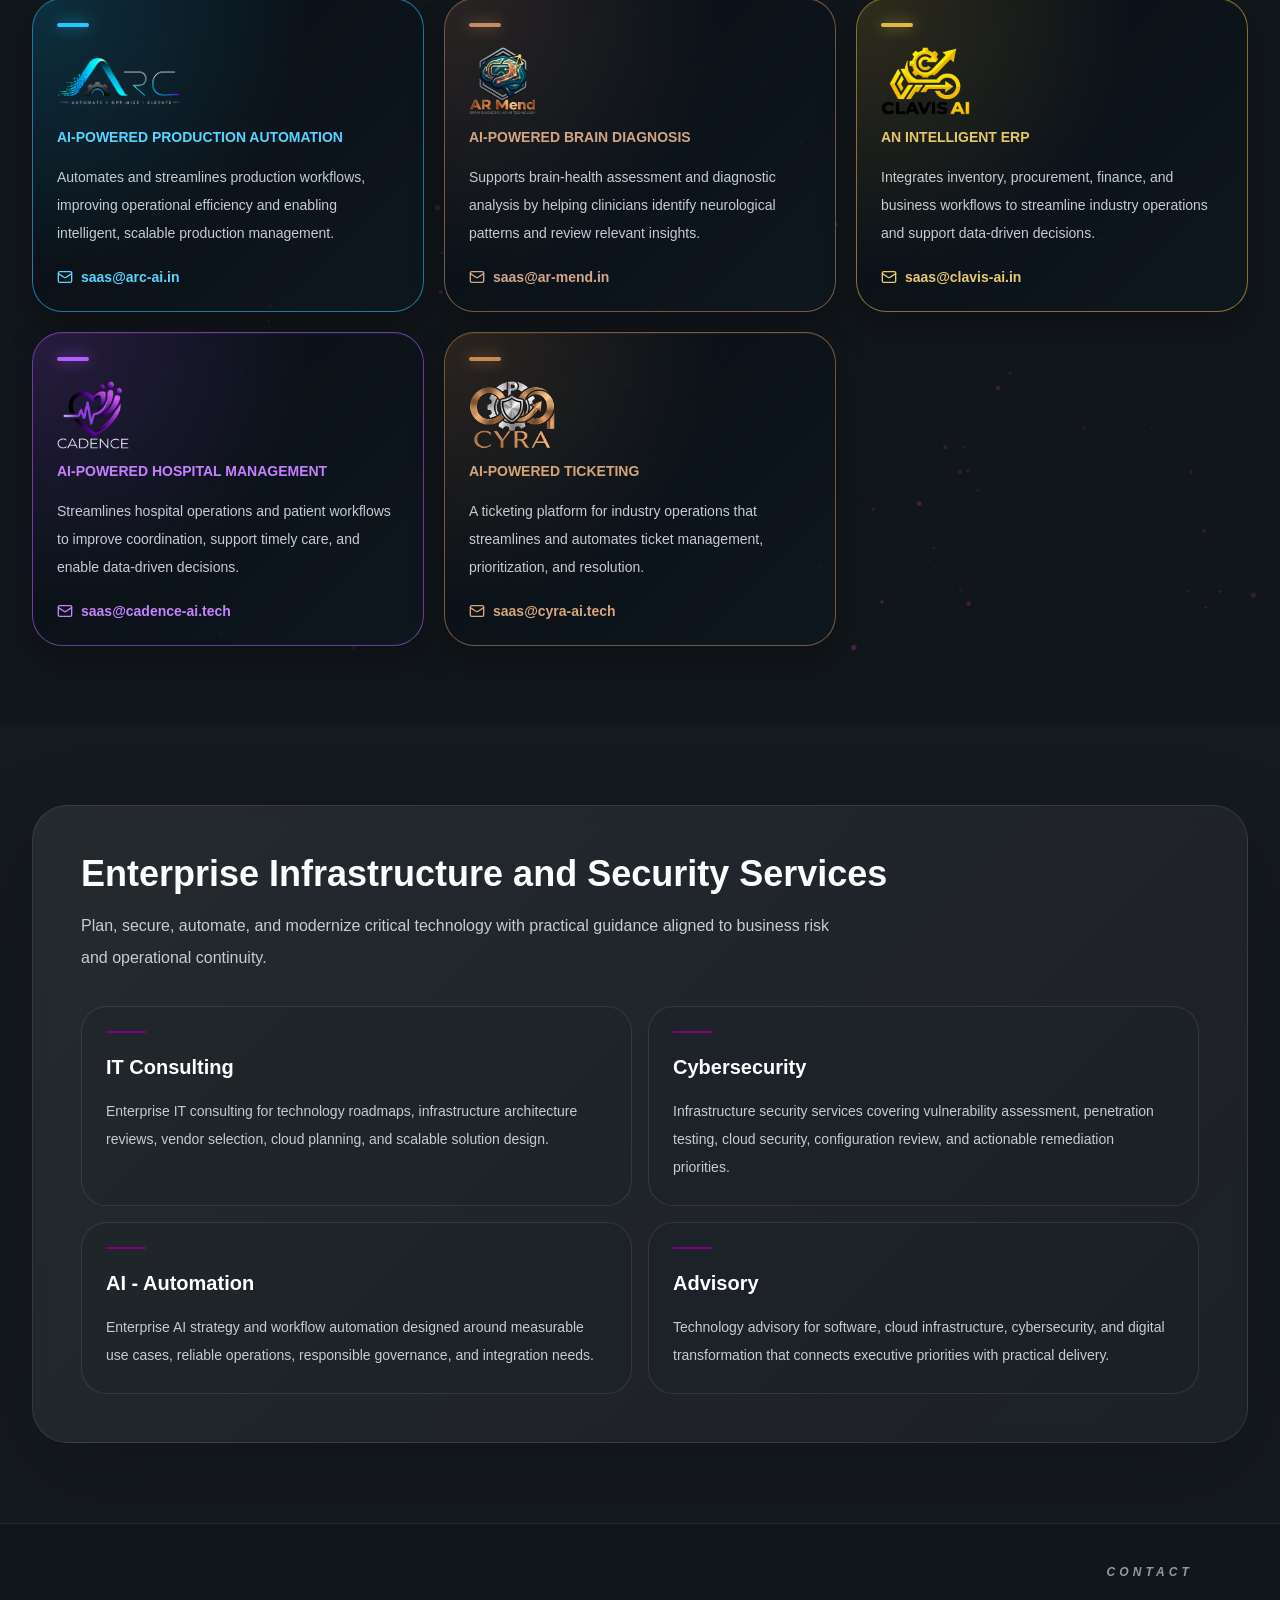
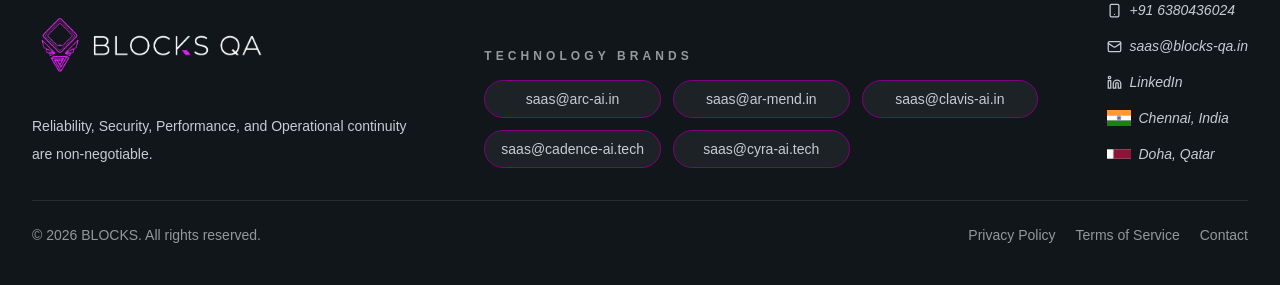
==== commit 03796baf: "Refresh company branding and remove Arbor references" ====
--- a/index.html
+++ b/index.html
@@ -136,7 +136,6 @@
                 <p class="text-xs font-semibold uppercase tracking-[0.34em] text-white/60">Technology Brands</p>
                 <div class="mt-5 grid gap-3">
                     <a href="#companies" class="rounded-2xl border border-white/10 px-5 py-4 font-semibold text-white transition hover:border-white/18 hover:bg-white/10">ARC</a>
-                    <a href="#companies" class="rounded-2xl border border-white/10 px-5 py-4 font-semibold text-white transition hover:border-white/18 hover:bg-white/10">ARBOR</a>
                     <a href="#companies" class="rounded-2xl border border-white/10 px-5 py-4 font-semibold text-white transition hover:border-white/18 hover:bg-white/10">AR Mend</a>
                     <a href="#companies" class="rounded-2xl border border-white/10 px-5 py-4 font-semibold text-white transition hover:border-white/18 hover:bg-white/10">Clavis AI</a>
                     <a href="#companies" class="rounded-2xl border border-white/10 px-5 py-4 font-semibold text-white transition hover:border-white/18 hover:bg-white/10">Cadence</a>
@@ -202,45 +201,38 @@
                     <div class="mt-10 grid gap-5 md:grid-cols-2 lg:grid-cols-3">
                         <div class="company-card rounded-[1.9rem] border border-white/10 bg-white/[0.04] p-6 text-white">
                             <div class="accent-purple-bg h-0.5 w-12" aria-hidden="true"></div>
-                            <h3 class="mt-6 text-2xl font-semibold text-white"><span class="accent-purple">A</span>RC</h3>
+                            <h3 class="company-card-logo"><a href="https://arc-ai.in" target="_blank" rel="noopener noreferrer" aria-label="Visit ARC"><img src="images/brand/arc-logo.png" alt="ARC"></a></h3>
                             <p class="mt-3 text-sm font-semibold uppercase tracking-[0.16em] text-white/60">AI-Powered Production Automation</p>
                             <p class="mt-4 text-sm leading-7 text-[#E8E6E1]">Automates and streamlines production workflows, improving operational efficiency and enabling intelligent, scalable production management.</p>
-                            <a href="mailto:saas@arc-ai.in?subject=ARC%20product%20inquiry" class="company-email mt-5 inline-block text-sm font-semibold transition">saas@arc-ai.in</a>
+                            <a href="mailto:saas@arc-ai.in?subject=ARC%20product%20inquiry" class="company-email mt-5 inline-flex items-center gap-2 text-sm font-semibold transition"><svg class="company-email-icon" xmlns="http://www.w3.org/2000/svg" width="16" height="16" viewBox="0 0 24 24" fill="none" stroke="currentColor" stroke-width="2" stroke-linecap="round" stroke-linejoin="round" aria-hidden="true"><rect width="20" height="16" x="2" y="4" rx="2"></rect><path d="m22 7-8.97 5.7a1.94 1.94 0 0 1-2.06 0L2 7"></path></svg>saas@arc-ai.in</a>
                         </div>
                         <div class="company-card rounded-[1.9rem] border border-white/10 bg-white/[0.04] p-6 text-white">
                             <div class="accent-purple-bg h-0.5 w-12" aria-hidden="true"></div>
-                            <h3 class="mt-6 text-2xl font-semibold text-white"><span class="accent-purple">A</span>RBOR</h3>
+                            <h3 class="company-card-logo"><img src="images/brand/ar-mend-logo.png" alt="AR Mend"></h3>
+                            <p class="mt-3 text-sm font-semibold uppercase tracking-[0.16em] text-white/60">AI-Powered Brain Diagnosis</p>
+                            <p class="mt-4 text-sm leading-7 text-[#E8E6E1]">Supports brain-health assessment and diagnostic analysis by helping clinicians identify neurological patterns and review relevant insights.</p>
+                            <a href="mailto:saas@ar-mend.in?subject=AR%20Mend%20product%20inquiry" class="company-email mt-5 inline-flex items-center gap-2 text-sm font-semibold transition"><svg class="company-email-icon" xmlns="http://www.w3.org/2000/svg" width="16" height="16" viewBox="0 0 24 24" fill="none" stroke="currentColor" stroke-width="2" stroke-linecap="round" stroke-linejoin="round" aria-hidden="true"><rect width="20" height="16" x="2" y="4" rx="2"></rect><path d="m22 7-8.97 5.7a1.94 1.94 0 0 1-2.06 0L2 7"></path></svg>saas@ar-mend.in</a>
+                        </div>
+                        <div class="company-card rounded-[1.9rem] border border-white/10 bg-white/[0.04] p-6 text-white">
+                            <div class="accent-purple-bg h-0.5 w-12" aria-hidden="true"></div>
+                            <h3 class="company-card-logo"><img src="images/brand/clavis-ai-logo.png" alt="Clavis AI"></h3>
+                            <p class="mt-3 text-sm font-semibold uppercase tracking-[0.16em] text-white/60">An Intelligent ERP</p>
+                            <p class="mt-4 text-sm leading-7 text-[#E8E6E1]">Integrates inventory, procurement, finance, and business workflows to streamline industry operations and support data-driven decisions.</p>
+                            <a href="mailto:saas@clavis-ai.in?subject=Clavis%20AI%20product%20inquiry" class="company-email mt-5 inline-flex items-center gap-2 text-sm font-semibold transition"><svg class="company-email-icon" xmlns="http://www.w3.org/2000/svg" width="16" height="16" viewBox="0 0 24 24" fill="none" stroke="currentColor" stroke-width="2" stroke-linecap="round" stroke-linejoin="round" aria-hidden="true"><rect width="20" height="16" x="2" y="4" rx="2"></rect><path d="m22 7-8.97 5.7a1.94 1.94 0 0 1-2.06 0L2 7"></path></svg>saas@clavis-ai.in</a>
+                        </div>
+                        <div class="company-card rounded-[1.9rem] border border-white/10 bg-white/[0.04] p-6 text-white">
+                            <div class="accent-purple-bg h-0.5 w-12" aria-hidden="true"></div>
+                            <h3 class="company-card-logo"><img src="images/brand/cadence-logo.png" alt="Cadence"></h3>
+                            <p class="mt-3 text-sm font-semibold uppercase tracking-[0.16em] text-white/60">AI-Powered Hospital Management</p>
+                            <p class="mt-4 text-sm leading-7 text-[#E8E6E1]">Streamlines hospital operations and patient workflows to improve coordination, support timely care, and enable data-driven decisions.</p>
+                            <a href="mailto:saas@cadence-ai.tech?subject=Cadence%20product%20inquiry" class="company-email mt-5 inline-flex items-center gap-2 text-sm font-semibold transition"><svg class="company-email-icon" xmlns="http://www.w3.org/2000/svg" width="16" height="16" viewBox="0 0 24 24" fill="none" stroke="currentColor" stroke-width="2" stroke-linecap="round" stroke-linejoin="round" aria-hidden="true"><rect width="20" height="16" x="2" y="4" rx="2"></rect><path d="m22 7-8.97 5.7a1.94 1.94 0 0 1-2.06 0L2 7"></path></svg>saas@cadence-ai.tech</a>
+                        </div>
+                        <div class="company-card rounded-[1.9rem] border border-white/10 bg-white/[0.04] p-6 text-white">
+                            <div class="accent-purple-bg h-0.5 w-12" aria-hidden="true"></div>
+                            <h3 class="company-card-logo"><img src="images/brand/cyra-logo.png" alt="CYRA"></h3>
                             <p class="mt-3 text-sm font-semibold uppercase tracking-[0.16em] text-white/60">AI-Powered Ticketing</p>
                             <p class="mt-4 text-sm leading-7 text-[#E8E6E1]">A ticketing platform for industry operations that streamlines and automates ticket management, prioritization, and resolution.</p>
-                            <a href="mailto:saas@arbor-ai.tech?subject=ARBOR%20product%20inquiry" class="company-email mt-5 inline-block text-sm font-semibold transition">saas@arbor-ai.tech</a>
-                        </div>
-                        <div class="company-card rounded-[1.9rem] border border-white/10 bg-white/[0.04] p-6 text-white">
-                            <div class="accent-purple-bg h-0.5 w-12" aria-hidden="true"></div>
-                            <h3 class="mt-6 text-2xl font-semibold text-white"><span class="accent-purple">AR</span> MEND</h3>
-                            <p class="mt-3 text-sm font-semibold uppercase tracking-[0.16em] text-white/60">AI-Powered Brain Diagnosis</p>
-                            <p class="mt-4 text-sm leading-7 text-[#E8E6E1]">Supports brain-health assessment and diagnostic analysis by helping clinicians identify neurological patterns and review relevant insights.</p>
-                            <a href="mailto:saas@ar-mend.in?subject=AR%20Mend%20product%20inquiry" class="company-email mt-5 inline-block text-sm font-semibold transition">saas@ar-mend.in</a>
-                        </div>
-                        <div class="company-card rounded-[1.9rem] border border-white/10 bg-white/[0.04] p-6 text-white">
-                            <div class="accent-purple-bg h-0.5 w-12" aria-hidden="true"></div>
-                            <h3 class="mt-6 text-2xl font-semibold text-white"><span class="accent-purple">C</span>LAVIS-AI</h3>
-                            <p class="mt-3 text-sm font-semibold uppercase tracking-[0.16em] text-white/60">An Intelligent ERP</p>
-                            <p class="mt-4 text-sm leading-7 text-[#E8E6E1]">Integrates inventory, procurement, finance, and business workflows to streamline industry operations and support data-driven decisions.</p>
-                            <a href="mailto:saas@clavis-ai.in?subject=Clavis%20AI%20product%20inquiry" class="company-email mt-5 inline-block text-sm font-semibold transition">saas@clavis-ai.in</a>
-                        </div>
-                        <div class="company-card rounded-[1.9rem] border border-white/10 bg-white/[0.04] p-6 text-white">
-                            <div class="accent-purple-bg h-0.5 w-12" aria-hidden="true"></div>
-                            <h3 class="mt-6 text-2xl font-semibold text-white"><span class="accent-purple">C</span>ADENCE</h3>
-                            <p class="mt-3 text-sm font-semibold uppercase tracking-[0.16em] text-white/60">AI-Powered Hospital Management</p>
-                            <p class="mt-4 text-sm leading-7 text-[#E8E6E1]">Streamlines hospital operations and patient workflows to improve coordination, support timely care, and enable data-driven decisions.</p>
-                            <a href="mailto:saas@cadence-ai.tech?subject=Cadence%20product%20inquiry" class="company-email mt-5 inline-block text-sm font-semibold transition">saas@cadence-ai.tech</a>
-                        </div>
-                        <div class="company-card rounded-[1.9rem] border border-white/10 bg-white/[0.04] p-6 text-white">
-                            <div class="accent-purple-bg h-0.5 w-12" aria-hidden="true"></div>
-                            <h3 class="mt-6 text-2xl font-semibold text-white"><span class="accent-purple">C</span>YRA</h3>
-                            <p class="mt-3 text-sm font-semibold uppercase tracking-[0.16em] text-white/60">AI-Powered Inventory</p>
-                            <p class="mt-4 text-sm leading-7 text-[#E8E6E1]">Tracks and optimizes inventory movement for manufacturers, reducing shortages and excess stock while supporting smarter supply-chain decisions.</p>
-                            <a href="mailto:saas@cyra-ai.tech?subject=Cyra%20product%20inquiry" class="company-email mt-5 inline-block text-sm font-semibold transition">saas@cyra-ai.tech</a>
+                            <a href="mailto:saas@cyra-ai.tech?subject=Cyra%20product%20inquiry" class="company-email mt-5 inline-flex items-center gap-2 text-sm font-semibold transition"><svg class="company-email-icon" xmlns="http://www.w3.org/2000/svg" width="16" height="16" viewBox="0 0 24 24" fill="none" stroke="currentColor" stroke-width="2" stroke-linecap="round" stroke-linejoin="round" aria-hidden="true"><rect width="20" height="16" x="2" y="4" rx="2"></rect><path d="m22 7-8.97 5.7a1.94 1.94 0 0 1-2.06 0L2 7"></path></svg>saas@cyra-ai.tech</a>
                         </div>
                     </div>
                 </div>
@@ -295,11 +287,10 @@
                         <p class="text-xs font-semibold uppercase tracking-[0.34em] text-white/56">Technology Brands</p>
                         <div class="footer-brand-grid mt-4 grid gap-3">
                             <a href="mailto:saas@arc-ai.in" class="footer-email-purple rounded-full border border-white/10 bg-white/5 px-4 py-2 text-sm text-[#E8E6E1] transition hover:border-white/18 hover:bg-white/10 hover:text-white">saas@arc-ai.in</a>
-                            <a href="mailto:saas@arbor-ai.tech" class="rounded-full border border-white/10 bg-white/5 px-4 py-2 text-sm text-[#E8E6E1] transition hover:border-white/18 hover:bg-white/10 hover:text-white">saas@arbor-ai.tech</a>
                             <a href="mailto:saas@ar-mend.in" class="footer-email-purple rounded-full border border-white/10 bg-white/5 px-4 py-2 text-sm text-[#E8E6E1] transition hover:border-white/18 hover:bg-white/10 hover:text-white">saas@ar-mend.in</a>
-                            <a href="mailto:saas@clavis-ai.in" class="rounded-full border border-white/10 bg-white/5 px-4 py-2 text-sm text-[#E8E6E1] transition hover:border-white/18 hover:bg-white/10 hover:text-white">saas@clavis-ai.in</a>
+                            <a href="mailto:saas@clavis-ai.in" class="footer-email-purple rounded-full border border-white/10 bg-white/5 px-4 py-2 text-sm text-[#E8E6E1] transition hover:border-white/18 hover:bg-white/10 hover:text-white">saas@clavis-ai.in</a>
                             <a href="mailto:saas@cadence-ai.tech" class="footer-email-purple rounded-full border border-white/10 bg-white/5 px-4 py-2 text-sm text-[#E8E6E1] transition hover:border-white/18 hover:bg-white/10 hover:text-white">saas@cadence-ai.tech</a>
-                            <a href="mailto:saas@cyra-ai.tech" class="rounded-full border border-white/10 bg-white/5 px-4 py-2 text-sm text-[#E8E6E1] transition hover:border-white/18 hover:bg-white/10 hover:text-white">saas@cyra-ai.tech</a>
+                            <a href="mailto:saas@cyra-ai.tech" class="footer-email-purple rounded-full border border-white/10 bg-white/5 px-4 py-2 text-sm text-[#E8E6E1] transition hover:border-white/18 hover:bg-white/10 hover:text-white">saas@cyra-ai.tech</a>
                         </div>
                     </div>
                     <address class="not-italic">
--- a/style.css
+++ b/style.css
@@ -2560,14 +2560,110 @@
     z-index: 2;
     display: flex;
     flex-direction: column;
-    background-color: #1a1f24
+    min-height: 17.5rem;
+    overflow: hidden;
+    isolation: isolate;
+    border-color: color-mix(in srgb,var(--company-accent,#800080) 58%,transparent);
+    background: linear-gradient(135deg,rgba(8,14,21,.94),rgba(15,24,32,.78));
+    box-shadow: inset 0 1px 0 rgba(255,255,255,.05),0 16px 35px rgba(0,0,0,.24);
+    --company-accent: #25c8ff
+}
+
+#companies .company-card:before {
+    position: absolute;
+    z-index: -1;
+    inset: 0;
+    background: radial-gradient(circle at 0 0,color-mix(in srgb,var(--company-accent) 18%,transparent),transparent 55%);
+    content: "";
+    pointer-events: none
+}
+
+#companies .company-card:nth-child(2) {
+    --company-accent: #c78b67
+}
+
+#companies .company-card:nth-child(3) {
+    --company-accent: #e0b93f
+}
+
+#companies .company-card:nth-child(4) {
+    --company-accent: #b45cff
+}
+
+#companies .company-card:nth-child(5) {
+    --company-accent: #c98a52
+}
+
+#companies .company-card .accent-purple-bg {
+    width: 2rem;
+    height: .22rem;
+    border-radius: 999px;
+    background-color: var(--company-accent);
+    box-shadow: 0 0 14px color-mix(in srgb,var(--company-accent) 65%,transparent)
+}
+
+#companies .company-card h3 {
+    letter-spacing: .015em
+}
+
+#companies .company-card .company-card-logo {
+    display: flex;
+    align-items: center;
+    justify-content: flex-start;
+    width: min(100%,10.5rem);
+    height: 4.25rem;
+    margin-top: 1.25rem;
+    overflow: visible
+}
+
+#companies .company-card .company-card-logo a {
+    display: flex;
+    align-items: center;
+    justify-content: flex-start;
+    width: 100%;
+    height: 100%
+}
+
+#companies .company-card .company-card-logo img {
+    display: block;
+    width: 100%;
+    height: 100%;
+    object-fit: contain;
+    object-position: left center;
+    mix-blend-mode: normal;
+    filter: none
+}
+
+#companies .company-card .company-card-logo a img {
+    width: auto;
+    height: 3rem;
+    max-width: 100%
 }
 
 #companies .company-card h3 .accent-purple {
-    display: inline-block;
-    font-size: 1.6em;
-    line-height: .8;
-    vertical-align: -.04em
+    color: var(--company-accent)
+}
+
+#companies .company-card > p:nth-of-type(1) {
+    color: color-mix(in srgb,var(--company-accent) 78%,white)
+}
+
+#companies .company-card .company-email {
+    margin-top: auto;
+    padding-top: 1.25rem;
+    color: color-mix(in srgb,var(--company-accent) 76%,white)
+}
+
+#companies .company-card .company-email-icon {
+    flex: 0 0 auto
+}
+
+@media (hover:hover) and (pointer:fine) {
+    #companies .company-card:hover,
+    #companies .company-card:focus-within {
+        border-color: var(--company-accent);
+        box-shadow: inset 0 1px 0 rgba(255,255,255,.08),0 20px 42px rgba(0,0,0,.3),0 0 26px color-mix(in srgb,var(--company-accent) 22%,transparent)
+    }
 }
 
 .company-email {
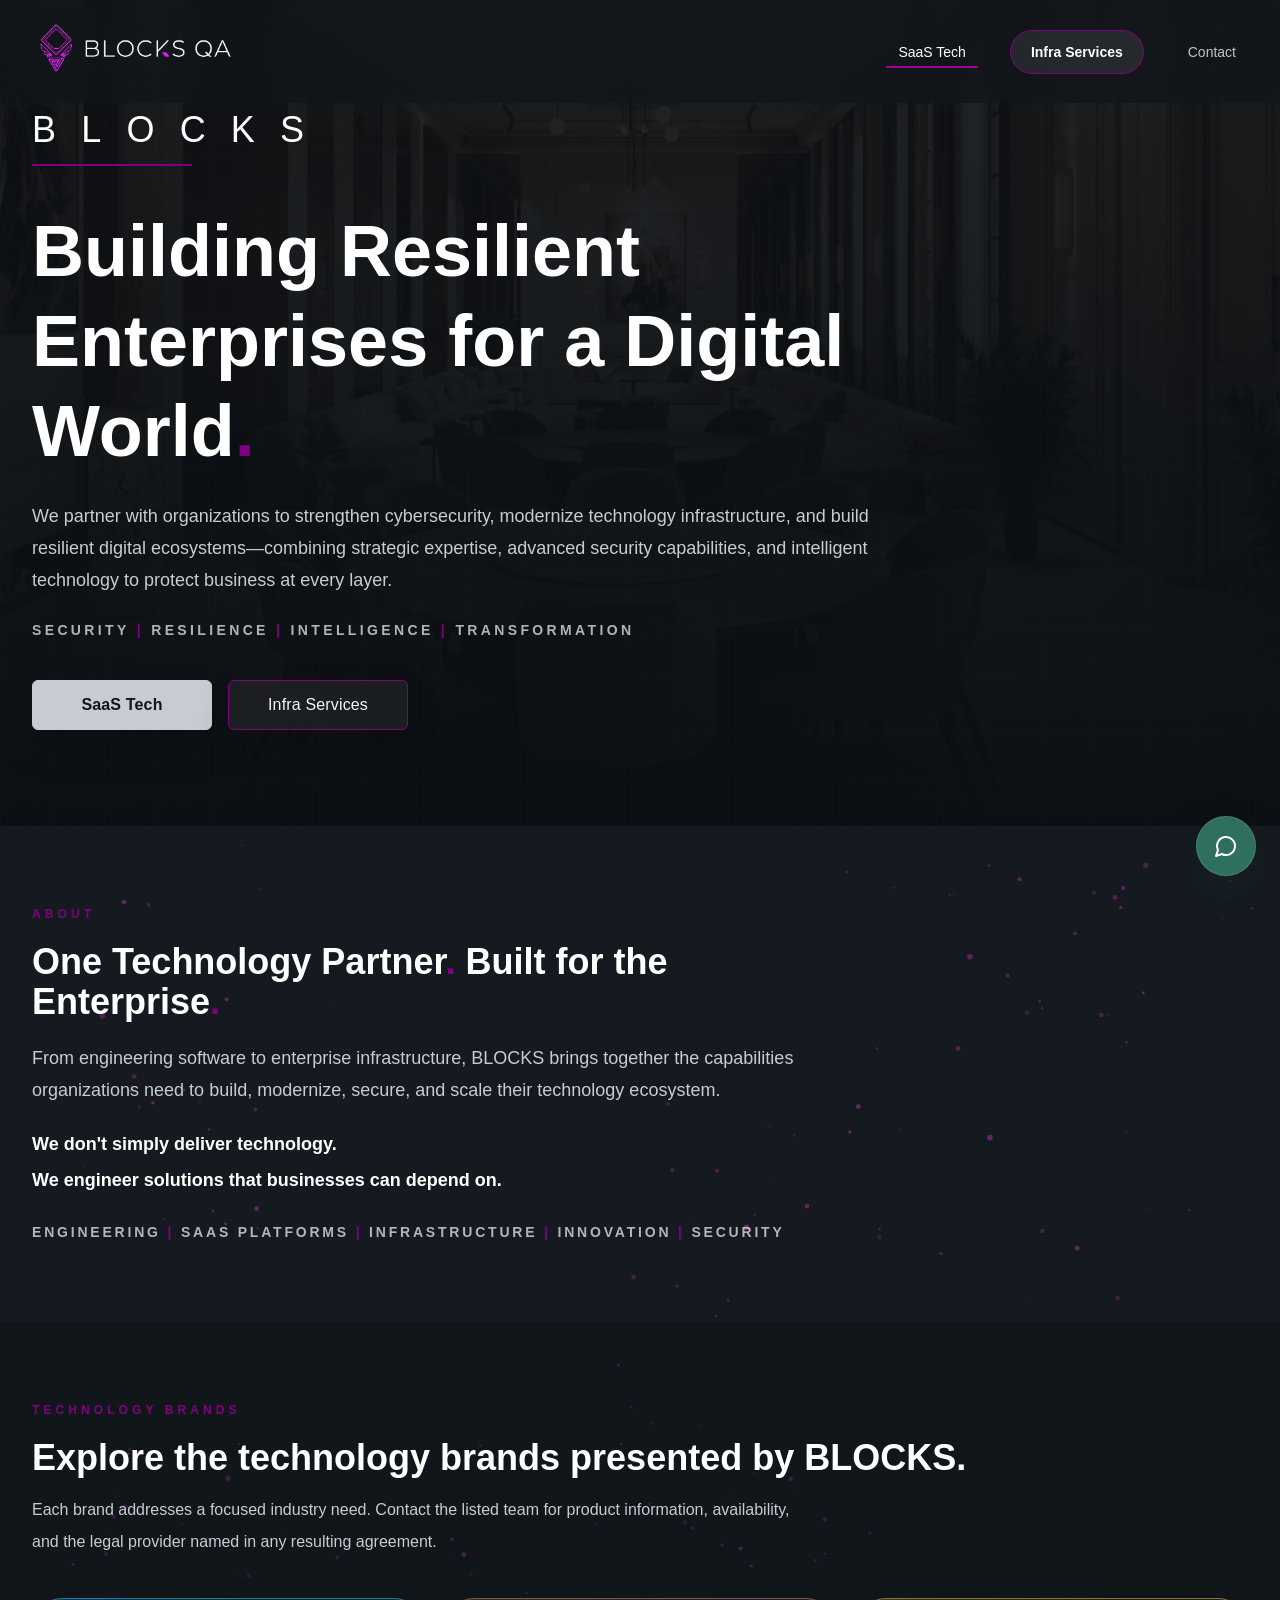
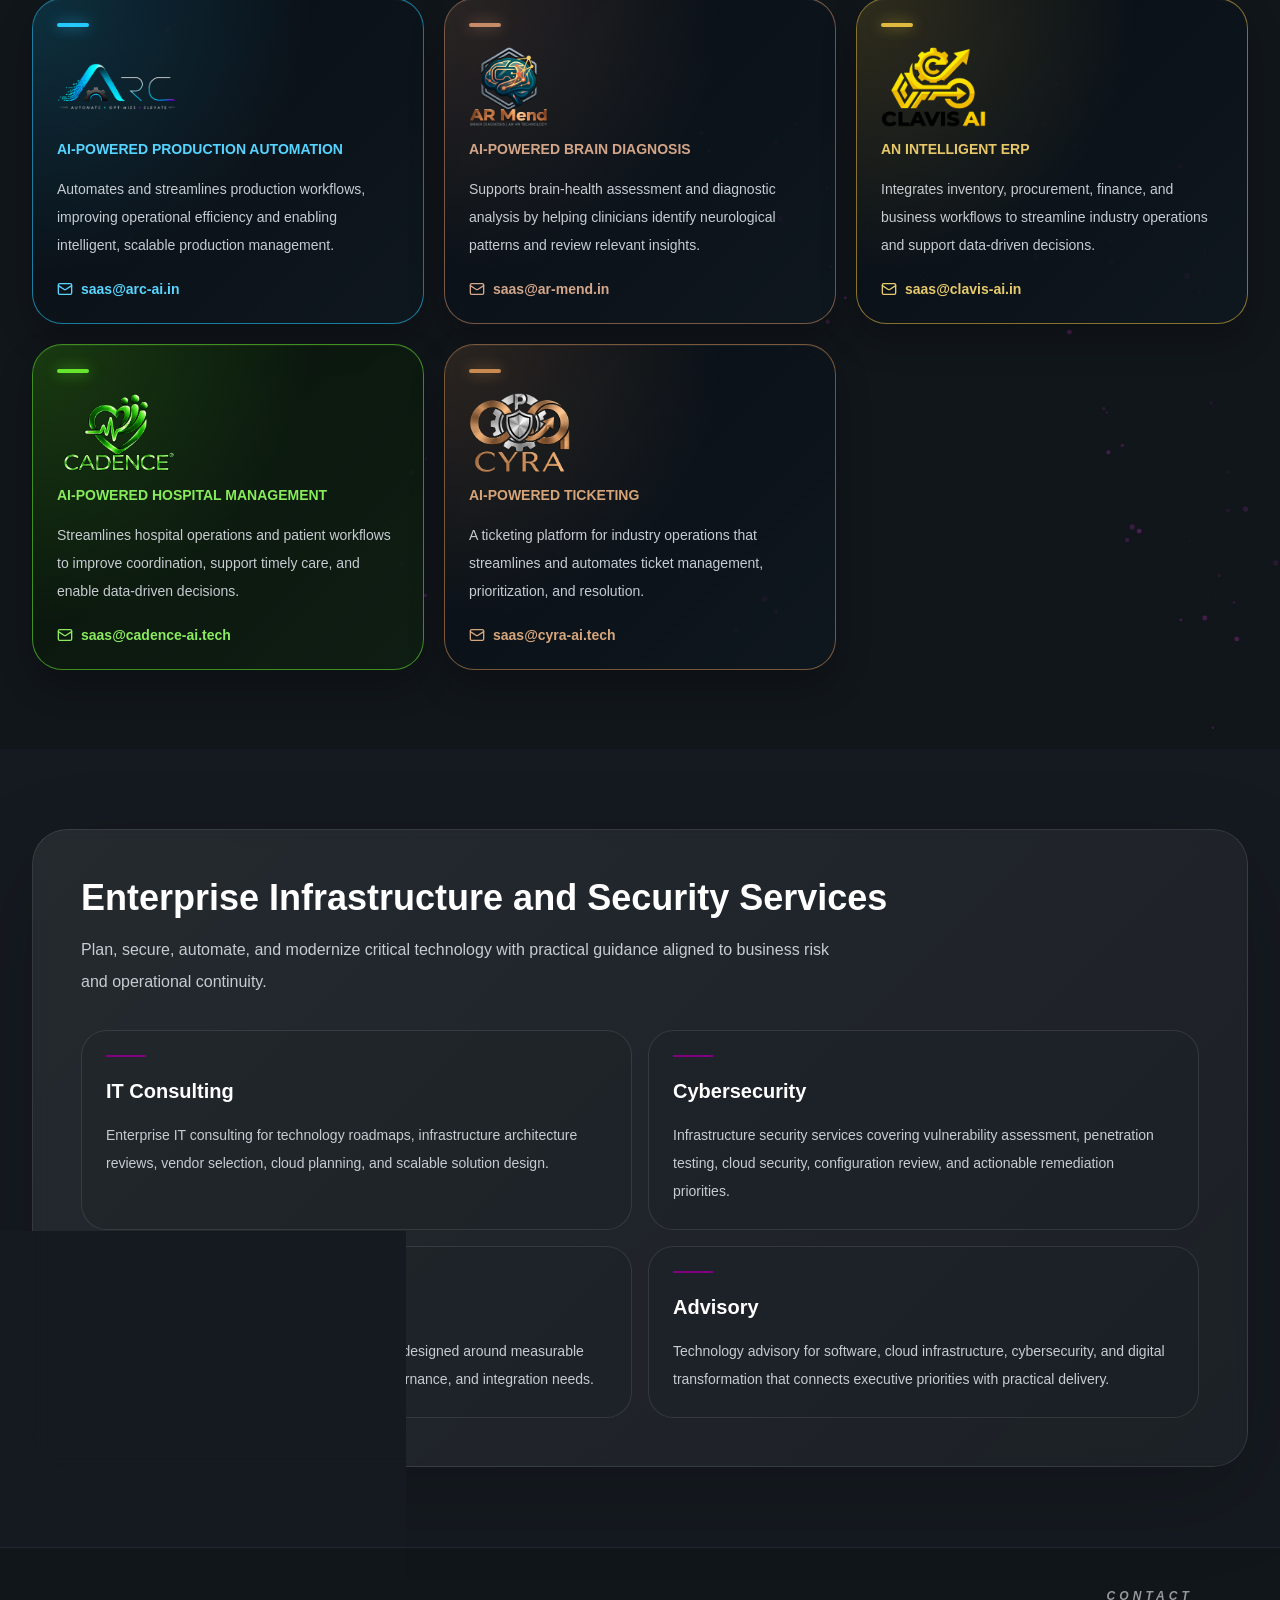
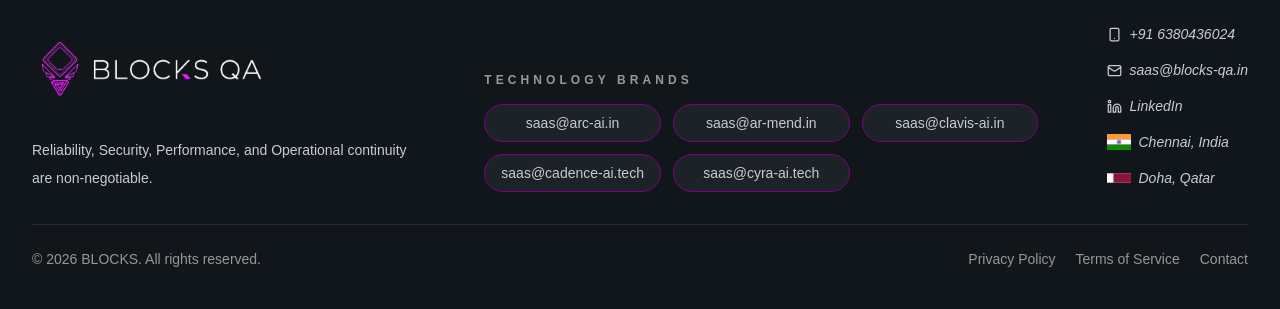
==== commit 13f09e05: "hello" ====
--- a/index.html
+++ b/index.html
@@ -222,7 +222,7 @@
                         </div>
                         <div class="company-card rounded-[1.9rem] border border-white/10 bg-white/[0.04] p-6 text-white">
                             <div class="accent-purple-bg h-0.5 w-12" aria-hidden="true"></div>
-                            <h3 class="company-card-logo"><img src="images/brand/cadence-logo.png" alt="Cadence"></h3>
+                            <h3 class="company-card-logo"><img src="images/brand/cadence-logo-transparent.png" alt="Cadence" width="1536" height="1024"></h3>
                             <p class="mt-3 text-sm font-semibold uppercase tracking-[0.16em] text-white/60">AI-Powered Hospital Management</p>
                             <p class="mt-4 text-sm leading-7 text-[#E8E6E1]">Streamlines hospital operations and patient workflows to improve coordination, support timely care, and enable data-driven decisions.</p>
                             <a href="mailto:saas@cadence-ai.tech?subject=Cadence%20product%20inquiry" class="company-email mt-5 inline-flex items-center gap-2 text-sm font-semibold transition"><svg class="company-email-icon" xmlns="http://www.w3.org/2000/svg" width="16" height="16" viewBox="0 0 24 24" fill="none" stroke="currentColor" stroke-width="2" stroke-linecap="round" stroke-linejoin="round" aria-hidden="true"><rect width="20" height="16" x="2" y="4" rx="2"></rect><path d="m22 7-8.97 5.7a1.94 1.94 0 0 1-2.06 0L2 7"></path></svg>saas@cadence-ai.tech</a>
--- a/style.css
+++ b/style.css
@@ -2587,7 +2587,8 @@
 }
 
 #companies .company-card:nth-child(4) {
-    --company-accent: #b45cff
+    --company-accent: #65e52b;
+    background: linear-gradient(135deg,rgba(8,21,10,.94),rgba(15,32,18,.78))
 }
 
 #companies .company-card:nth-child(5) {
@@ -2610,8 +2611,9 @@
     display: flex;
     align-items: center;
     justify-content: flex-start;
-    width: min(100%,10.5rem);
-    height: 4.25rem;
+    width: min(100%,7.5rem);
+    height: 5rem;
+    flex-shrink: 0;
     margin-top: 1.25rem;
     overflow: visible
 }
@@ -2628,16 +2630,11 @@
     display: block;
     width: 100%;
     height: 100%;
+    max-width: 100%;
     object-fit: contain;
     object-position: left center;
     mix-blend-mode: normal;
     filter: none
-}
-
-#companies .company-card .company-card-logo a img {
-    width: auto;
-    height: 3rem;
-    max-width: 100%
 }
 
 #companies .company-card h3 .accent-purple {
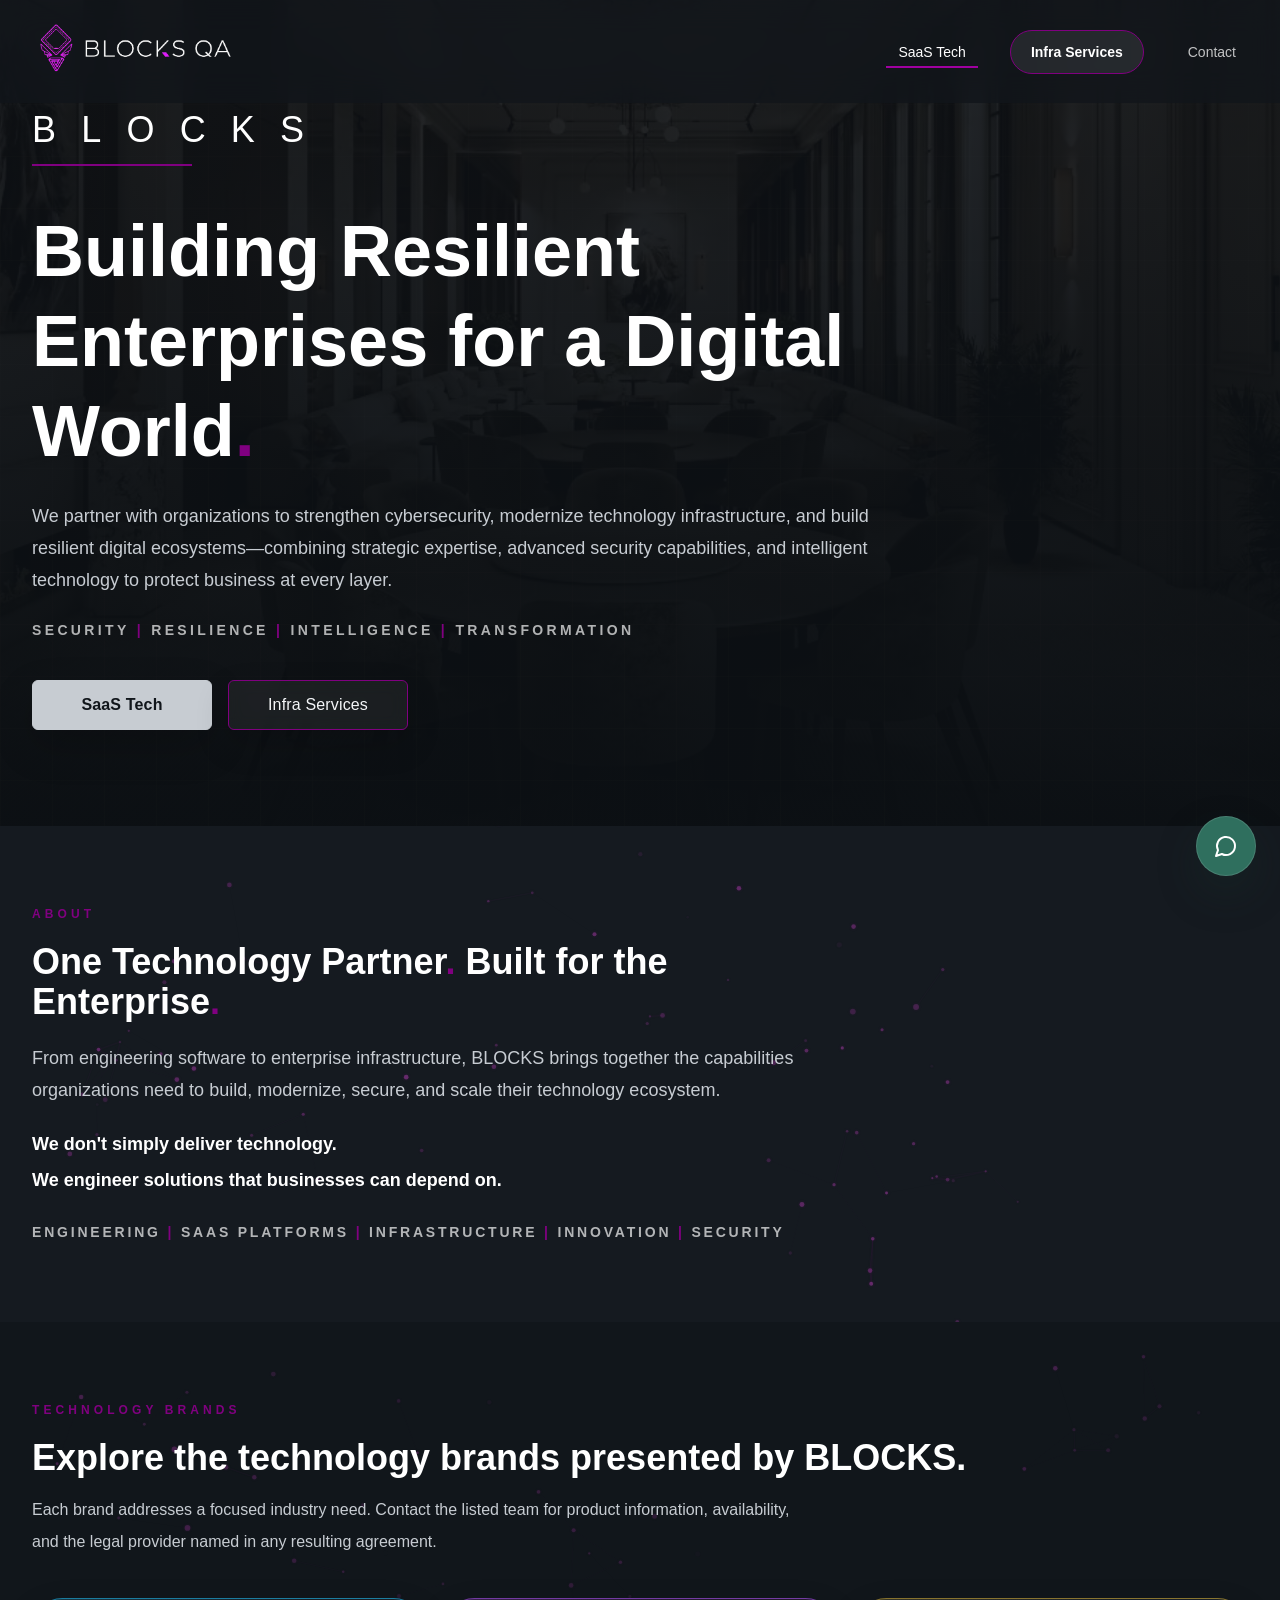
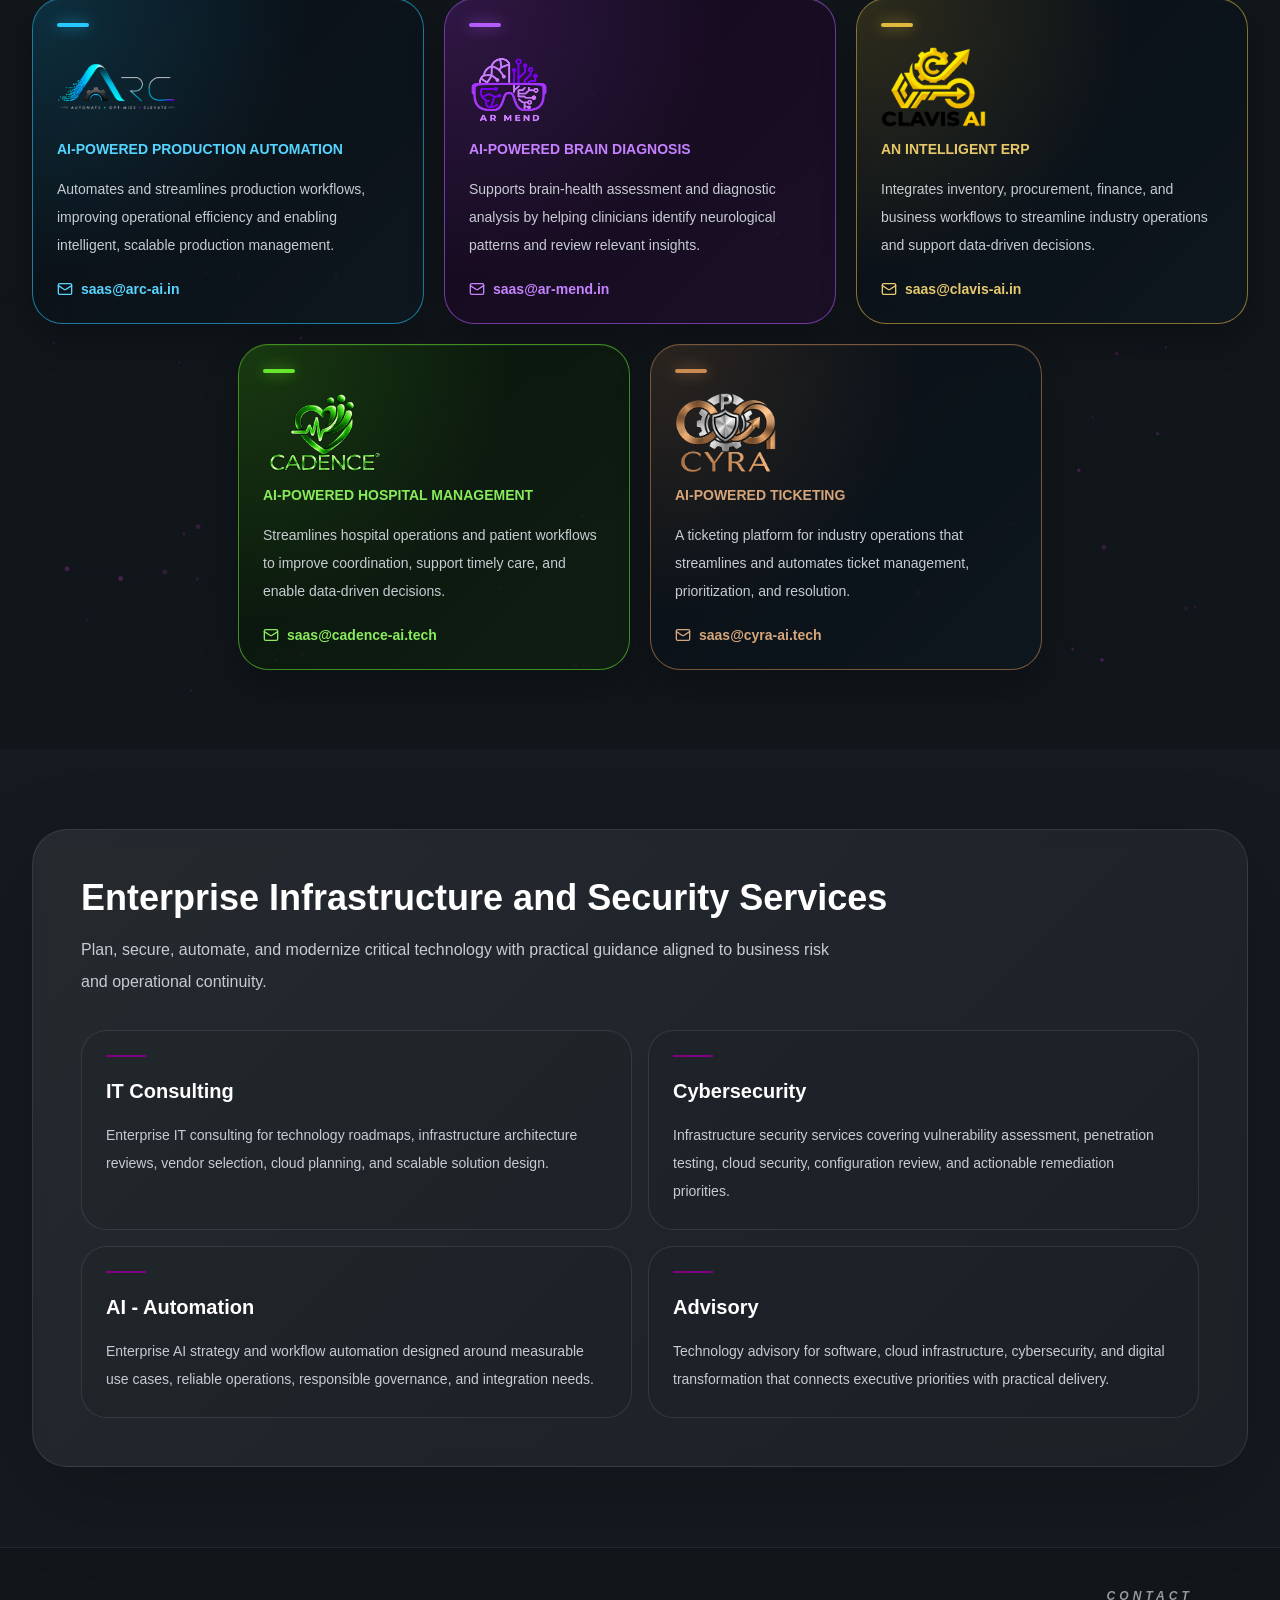
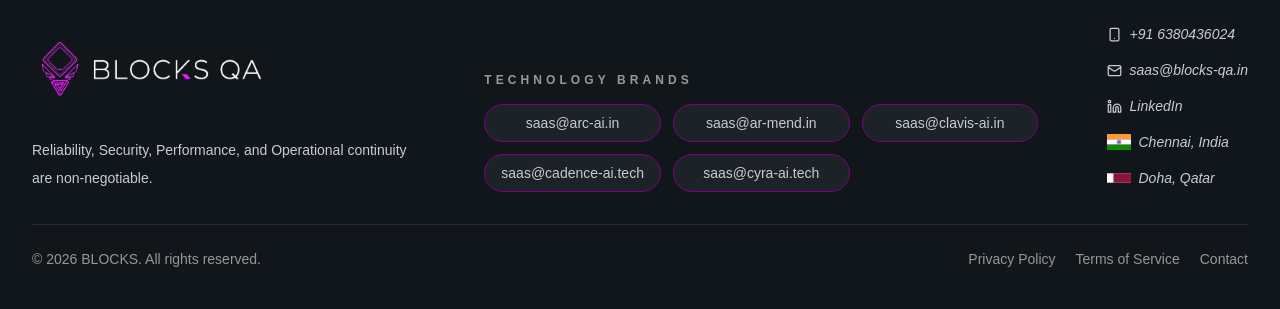
==== commit 8ba5c66f: "Update Cadence branding and company card styling" ====
--- a/index.html
+++ b/index.html
@@ -198,7 +198,7 @@
                         <h2 class="font-heading mt-5 text-3xl font-semibold text-white sm:text-4xl">Explore the technology brands presented by BLOCKS.</h2>
                         <p class="mt-4 max-w-3xl text-base leading-8 text-[#E8E6E1]">Each brand addresses a focused industry need. Contact the listed team for product information, availability, and the legal provider named in any resulting agreement.</p>
                     </div>
-                    <div class="mt-10 grid gap-5 md:grid-cols-2 lg:grid-cols-3">
+                    <div class="company-grid mt-10 grid gap-5 md:grid-cols-2 lg:grid-cols-3">
                         <div class="company-card rounded-[1.9rem] border border-white/10 bg-white/[0.04] p-6 text-white">
                             <div class="accent-purple-bg h-0.5 w-12" aria-hidden="true"></div>
                             <h3 class="company-card-logo"><a href="https://arc-ai.in" target="_blank" rel="noopener noreferrer" aria-label="Visit ARC"><img src="images/brand/arc-logo.png" alt="ARC"></a></h3>
@@ -208,7 +208,7 @@
                         </div>
                         <div class="company-card rounded-[1.9rem] border border-white/10 bg-white/[0.04] p-6 text-white">
                             <div class="accent-purple-bg h-0.5 w-12" aria-hidden="true"></div>
-                            <h3 class="company-card-logo"><img src="images/brand/ar-mend-logo.png" alt="AR Mend"></h3>
+                            <h3 class="company-card-logo"><img src="images/brand/ar-mend-logo-transparent.png" alt="AR Mend" width="1254" height="1254"></h3>
                             <p class="mt-3 text-sm font-semibold uppercase tracking-[0.16em] text-white/60">AI-Powered Brain Diagnosis</p>
                             <p class="mt-4 text-sm leading-7 text-[#E8E6E1]">Supports brain-health assessment and diagnostic analysis by helping clinicians identify neurological patterns and review relevant insights.</p>
                             <a href="mailto:saas@ar-mend.in?subject=AR%20Mend%20product%20inquiry" class="company-email mt-5 inline-flex items-center gap-2 text-sm font-semibold transition"><svg class="company-email-icon" xmlns="http://www.w3.org/2000/svg" width="16" height="16" viewBox="0 0 24 24" fill="none" stroke="currentColor" stroke-width="2" stroke-linecap="round" stroke-linejoin="round" aria-hidden="true"><rect width="20" height="16" x="2" y="4" rx="2"></rect><path d="m22 7-8.97 5.7a1.94 1.94 0 0 1-2.06 0L2 7"></path></svg>saas@ar-mend.in</a>
--- a/style.css
+++ b/style.css
@@ -2555,6 +2555,24 @@
     height: 100%
 }
 
+@media (min-width: 1024px) {
+    #companies .company-grid {
+        grid-template-columns: repeat(6,minmax(0,1fr))
+    }
+
+    #companies .company-grid > .company-card {
+        grid-column: span 2
+    }
+
+    #companies .company-grid > .company-card:nth-child(4) {
+        grid-column: 2 / span 2
+    }
+
+    #companies .company-grid > .company-card:nth-child(5) {
+        grid-column: 4 / span 2
+    }
+}
+
 #companies .company-card {
     position: relative;
     z-index: 2;
@@ -2579,7 +2597,8 @@
 }
 
 #companies .company-card:nth-child(2) {
-    --company-accent: #c78b67
+    --company-accent: #b45cff;
+    background: linear-gradient(135deg,rgba(20,8,29,.94),rgba(30,15,42,.78))
 }
 
 #companies .company-card:nth-child(3) {
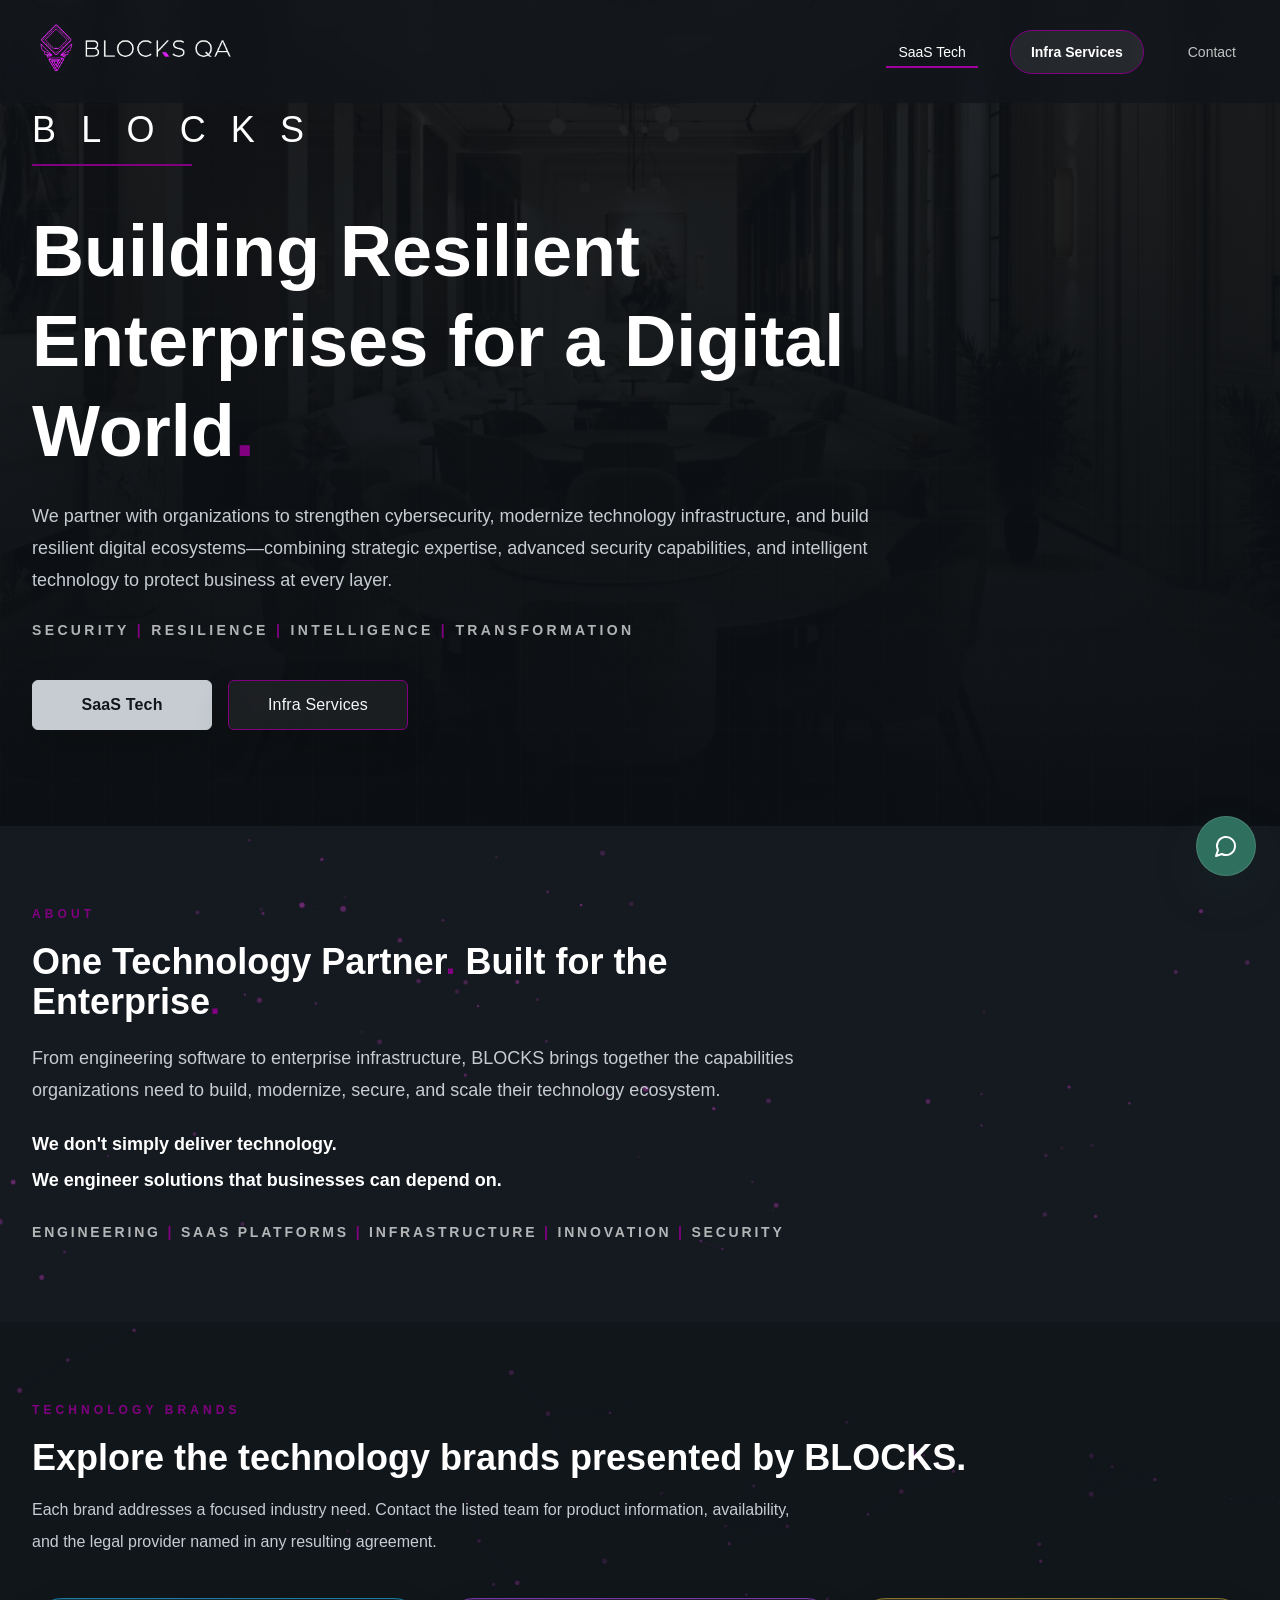
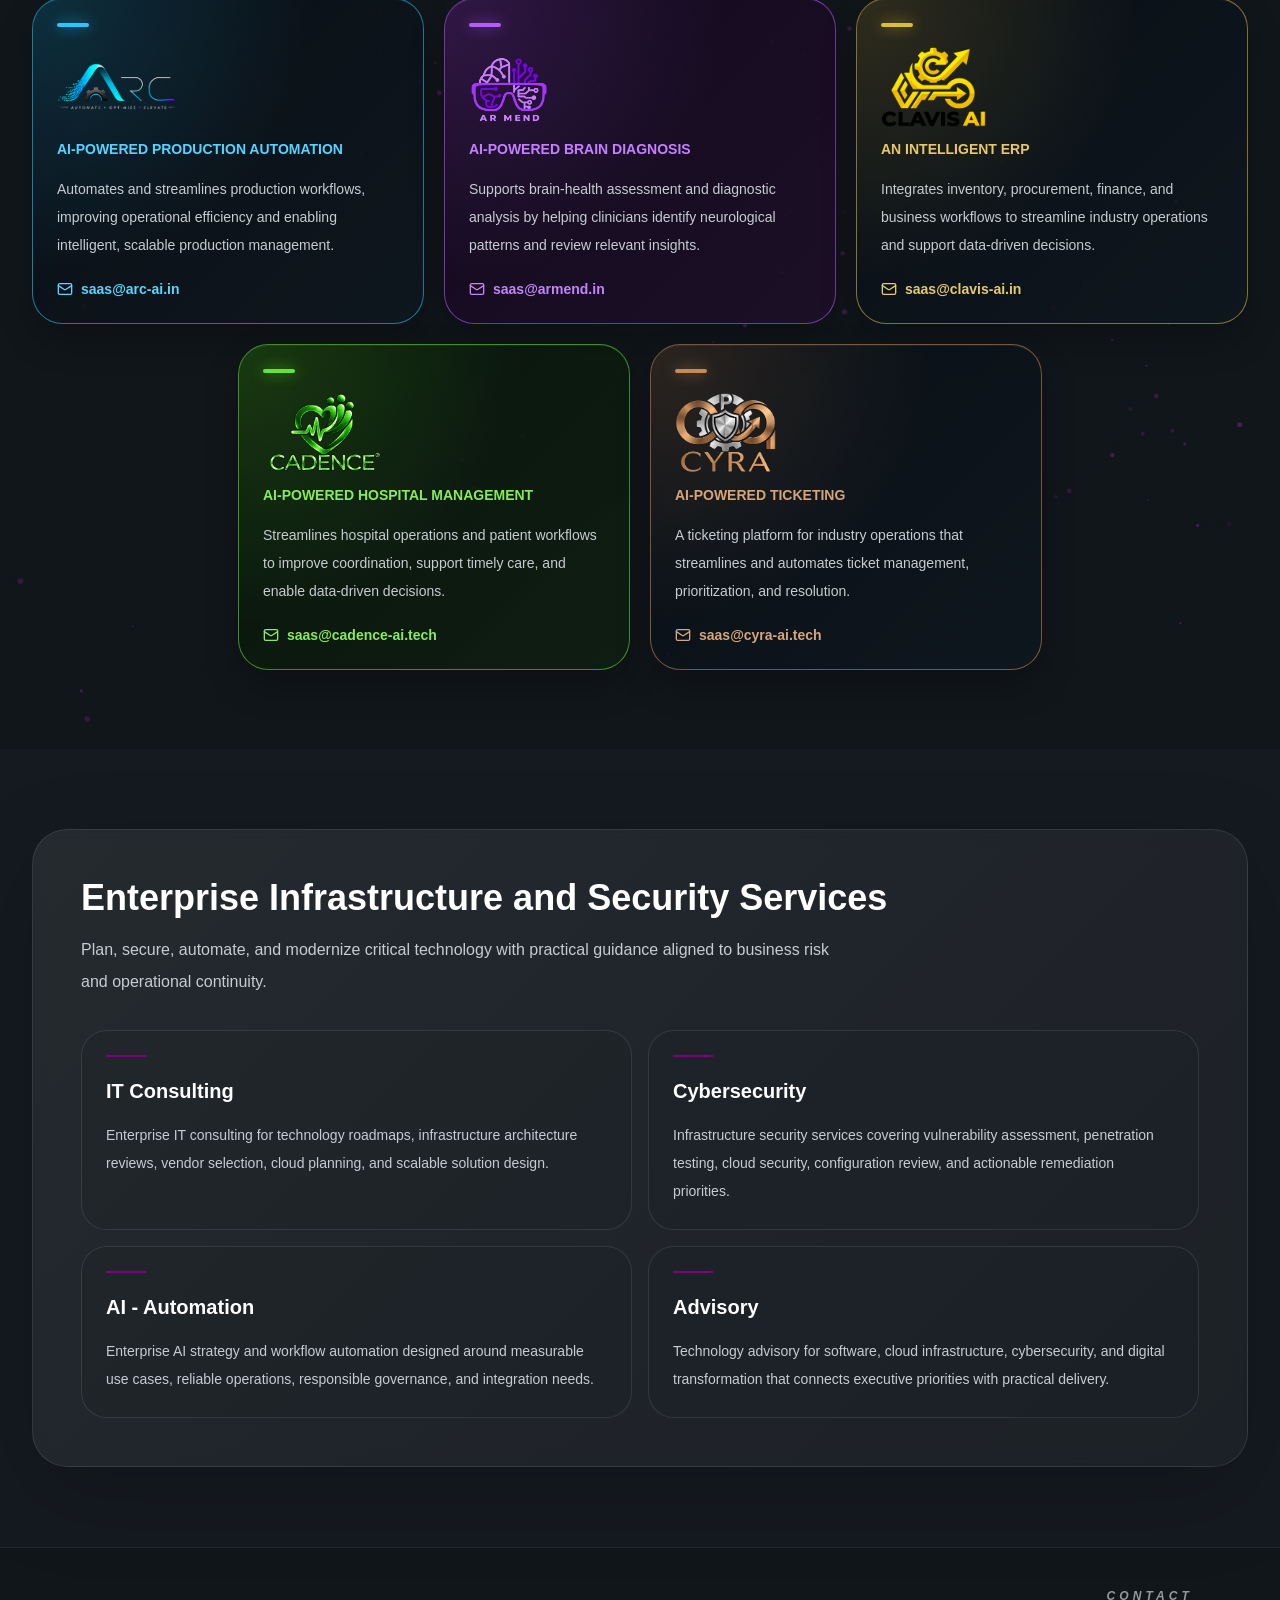
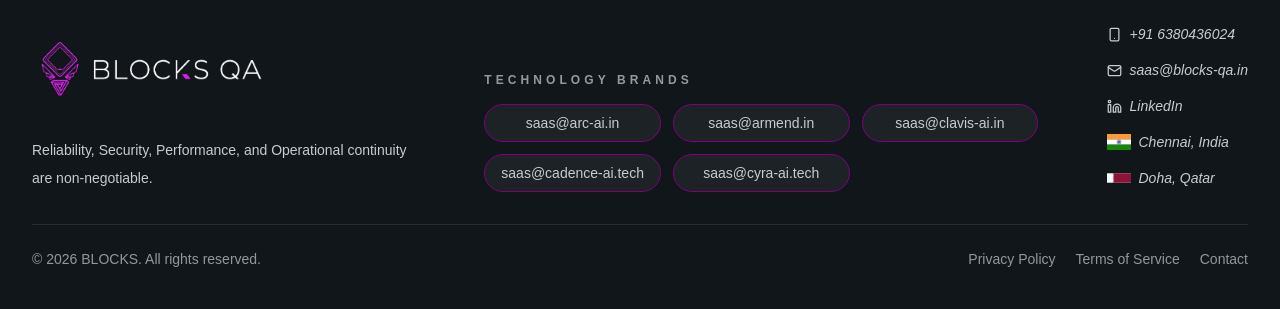
==== commit 0d71dfb5: "Fix email address for AR Mend in index.html" ====
--- a/index.html
+++ b/index.html
@@ -211,7 +211,7 @@
                             <h3 class="company-card-logo"><img src="images/brand/ar-mend-logo-transparent.png" alt="AR Mend" width="1254" height="1254"></h3>
                             <p class="mt-3 text-sm font-semibold uppercase tracking-[0.16em] text-white/60">AI-Powered Brain Diagnosis</p>
                             <p class="mt-4 text-sm leading-7 text-[#E8E6E1]">Supports brain-health assessment and diagnostic analysis by helping clinicians identify neurological patterns and review relevant insights.</p>
-                            <a href="mailto:saas@ar-mend.in?subject=AR%20Mend%20product%20inquiry" class="company-email mt-5 inline-flex items-center gap-2 text-sm font-semibold transition"><svg class="company-email-icon" xmlns="http://www.w3.org/2000/svg" width="16" height="16" viewBox="0 0 24 24" fill="none" stroke="currentColor" stroke-width="2" stroke-linecap="round" stroke-linejoin="round" aria-hidden="true"><rect width="20" height="16" x="2" y="4" rx="2"></rect><path d="m22 7-8.97 5.7a1.94 1.94 0 0 1-2.06 0L2 7"></path></svg>saas@ar-mend.in</a>
+                            <a href="mailto:saas@ar-mend.in?subject=AR%20Mend%20product%20inquiry" class="company-email mt-5 inline-flex items-center gap-2 text-sm font-semibold transition"><svg class="company-email-icon" xmlns="http://www.w3.org/2000/svg" width="16" height="16" viewBox="0 0 24 24" fill="none" stroke="currentColor" stroke-width="2" stroke-linecap="round" stroke-linejoin="round" aria-hidden="true"><rect width="20" height="16" x="2" y="4" rx="2"></rect><path d="m22 7-8.97 5.7a1.94 1.94 0 0 1-2.06 0L2 7"></path></svg>saas@armend.in</a>
                         </div>
                         <div class="company-card rounded-[1.9rem] border border-white/10 bg-white/[0.04] p-6 text-white">
                             <div class="accent-purple-bg h-0.5 w-12" aria-hidden="true"></div>
@@ -287,7 +287,7 @@
                         <p class="text-xs font-semibold uppercase tracking-[0.34em] text-white/56">Technology Brands</p>
                         <div class="footer-brand-grid mt-4 grid gap-3">
                             <a href="mailto:saas@arc-ai.in" class="footer-email-purple rounded-full border border-white/10 bg-white/5 px-4 py-2 text-sm text-[#E8E6E1] transition hover:border-white/18 hover:bg-white/10 hover:text-white">saas@arc-ai.in</a>
-                            <a href="mailto:saas@ar-mend.in" class="footer-email-purple rounded-full border border-white/10 bg-white/5 px-4 py-2 text-sm text-[#E8E6E1] transition hover:border-white/18 hover:bg-white/10 hover:text-white">saas@ar-mend.in</a>
+                            <a href="mailto:saas@ar-mend.in" class="footer-email-purple rounded-full border border-white/10 bg-white/5 px-4 py-2 text-sm text-[#E8E6E1] transition hover:border-white/18 hover:bg-white/10 hover:text-white">saas@armend.in</a>
                             <a href="mailto:saas@clavis-ai.in" class="footer-email-purple rounded-full border border-white/10 bg-white/5 px-4 py-2 text-sm text-[#E8E6E1] transition hover:border-white/18 hover:bg-white/10 hover:text-white">saas@clavis-ai.in</a>
                             <a href="mailto:saas@cadence-ai.tech" class="footer-email-purple rounded-full border border-white/10 bg-white/5 px-4 py-2 text-sm text-[#E8E6E1] transition hover:border-white/18 hover:bg-white/10 hover:text-white">saas@cadence-ai.tech</a>
                             <a href="mailto:saas@cyra-ai.tech" class="footer-email-purple rounded-full border border-white/10 bg-white/5 px-4 py-2 text-sm text-[#E8E6E1] transition hover:border-white/18 hover:bg-white/10 hover:text-white">saas@cyra-ai.tech</a>
